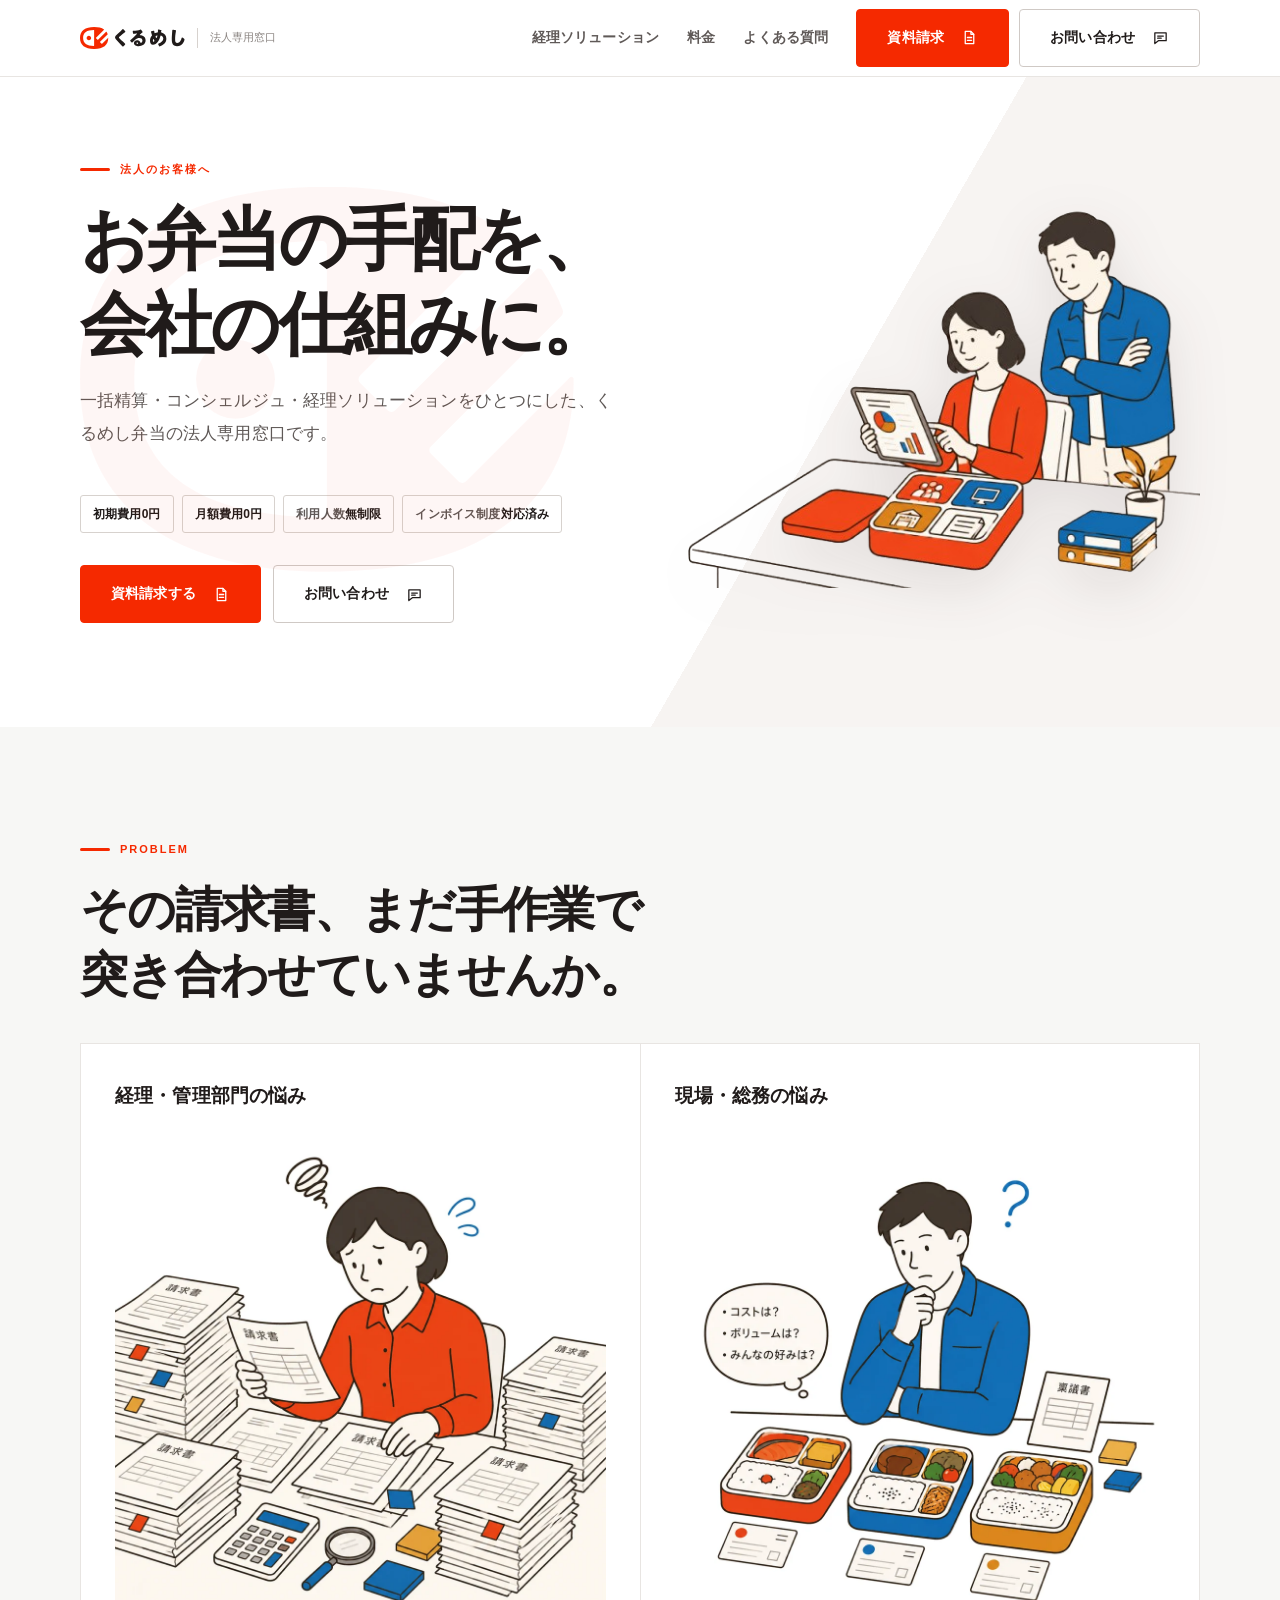
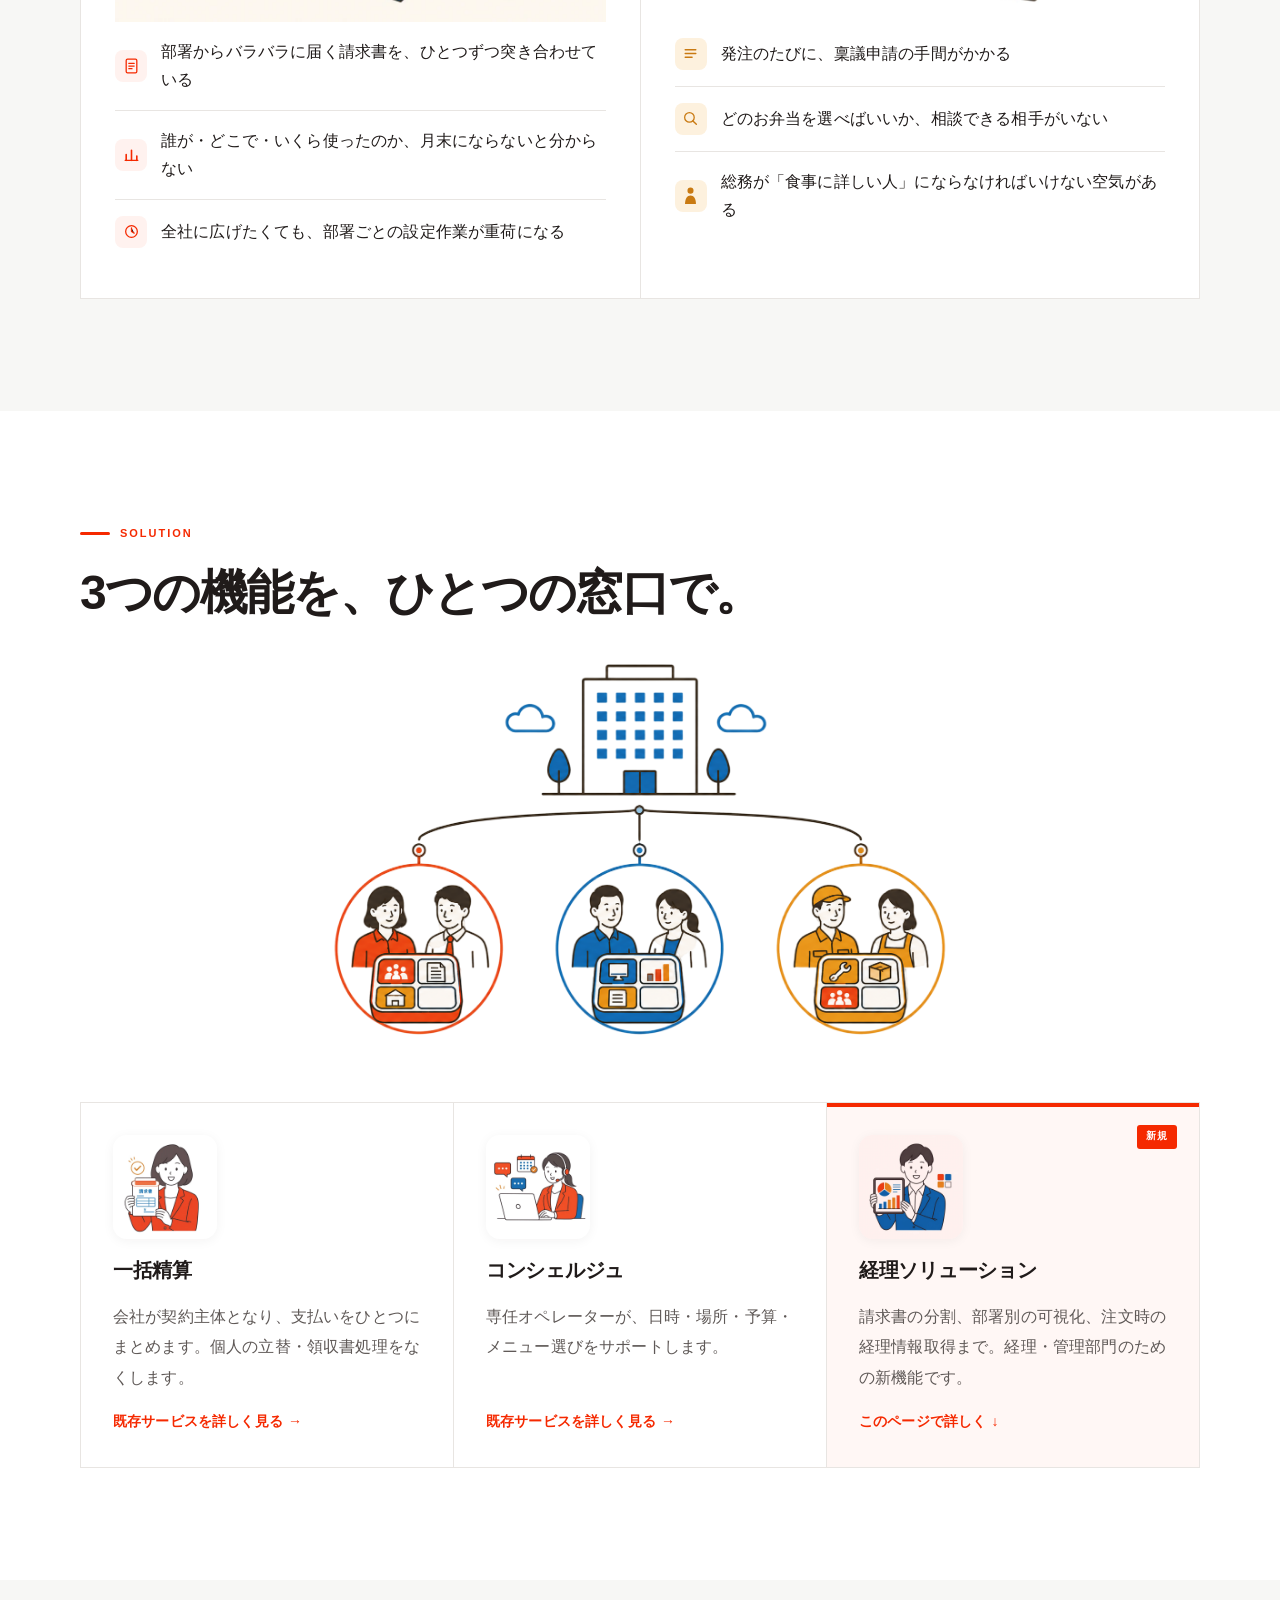
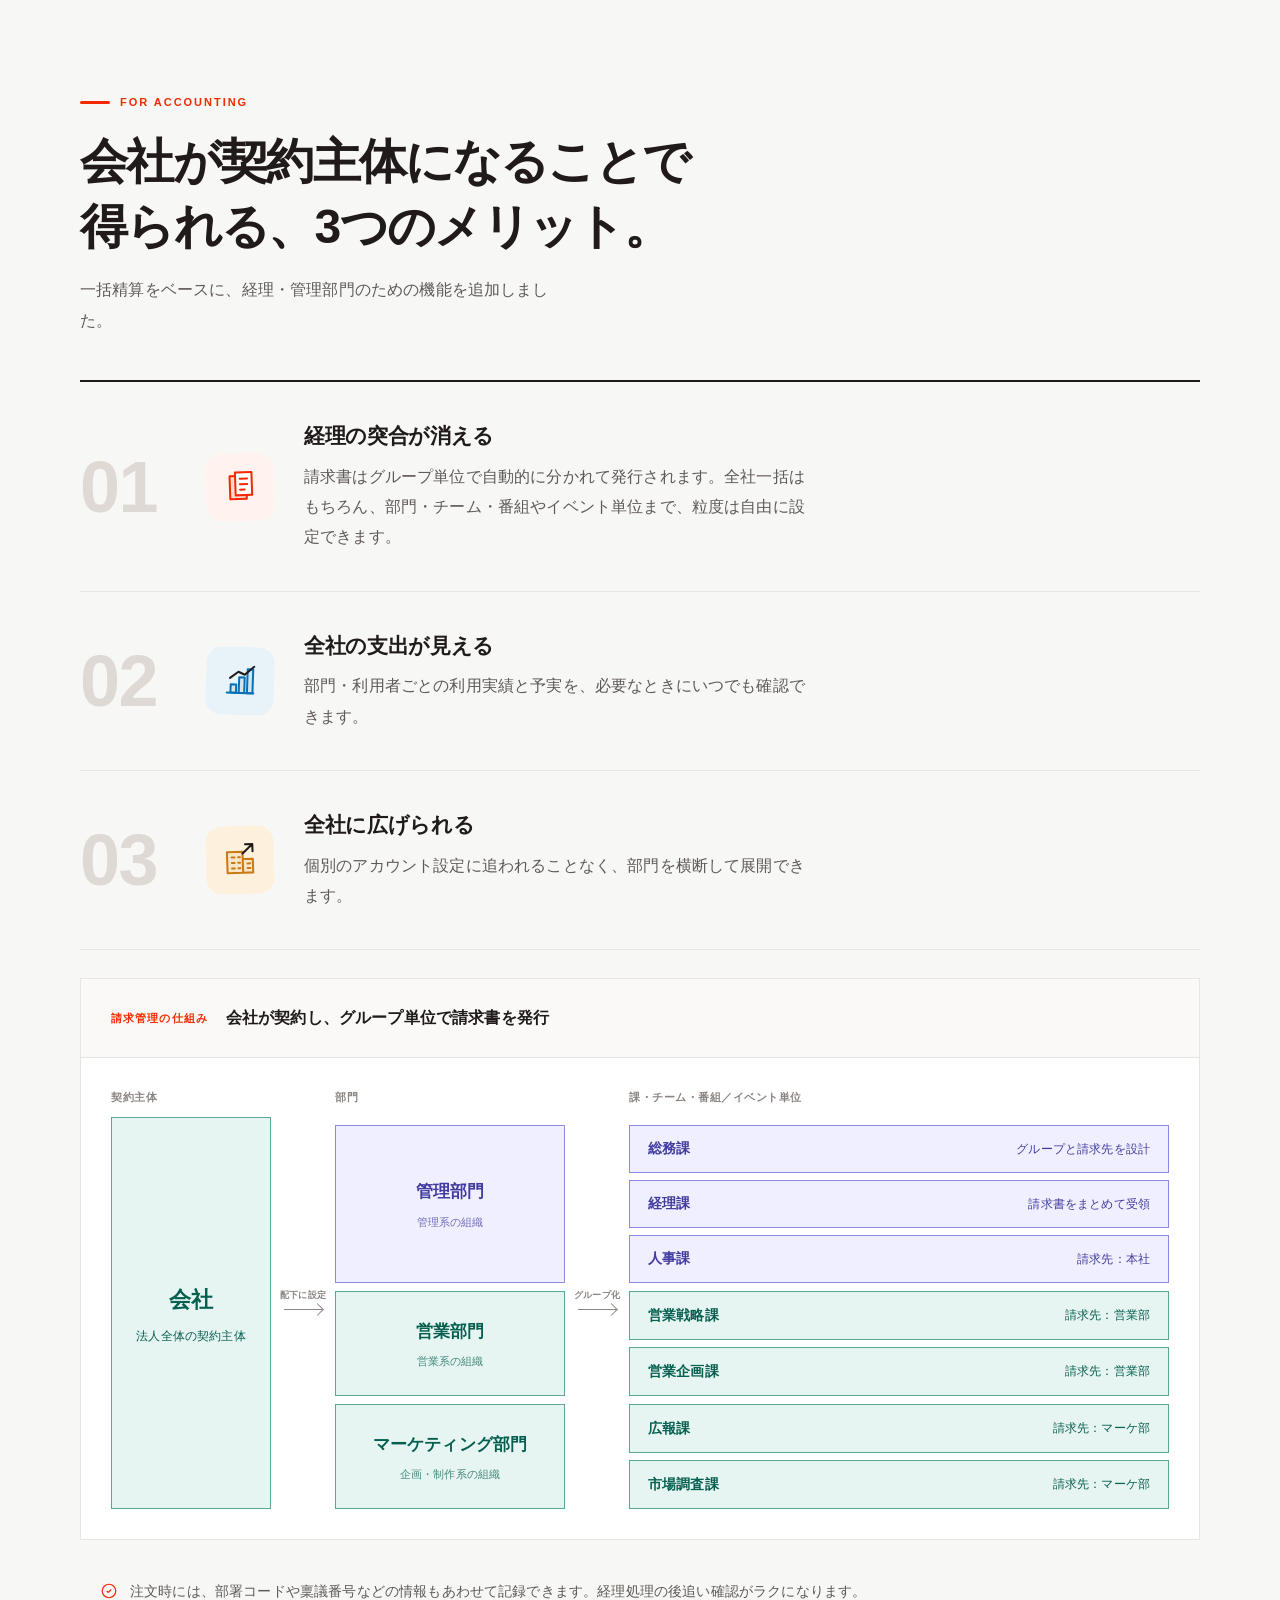
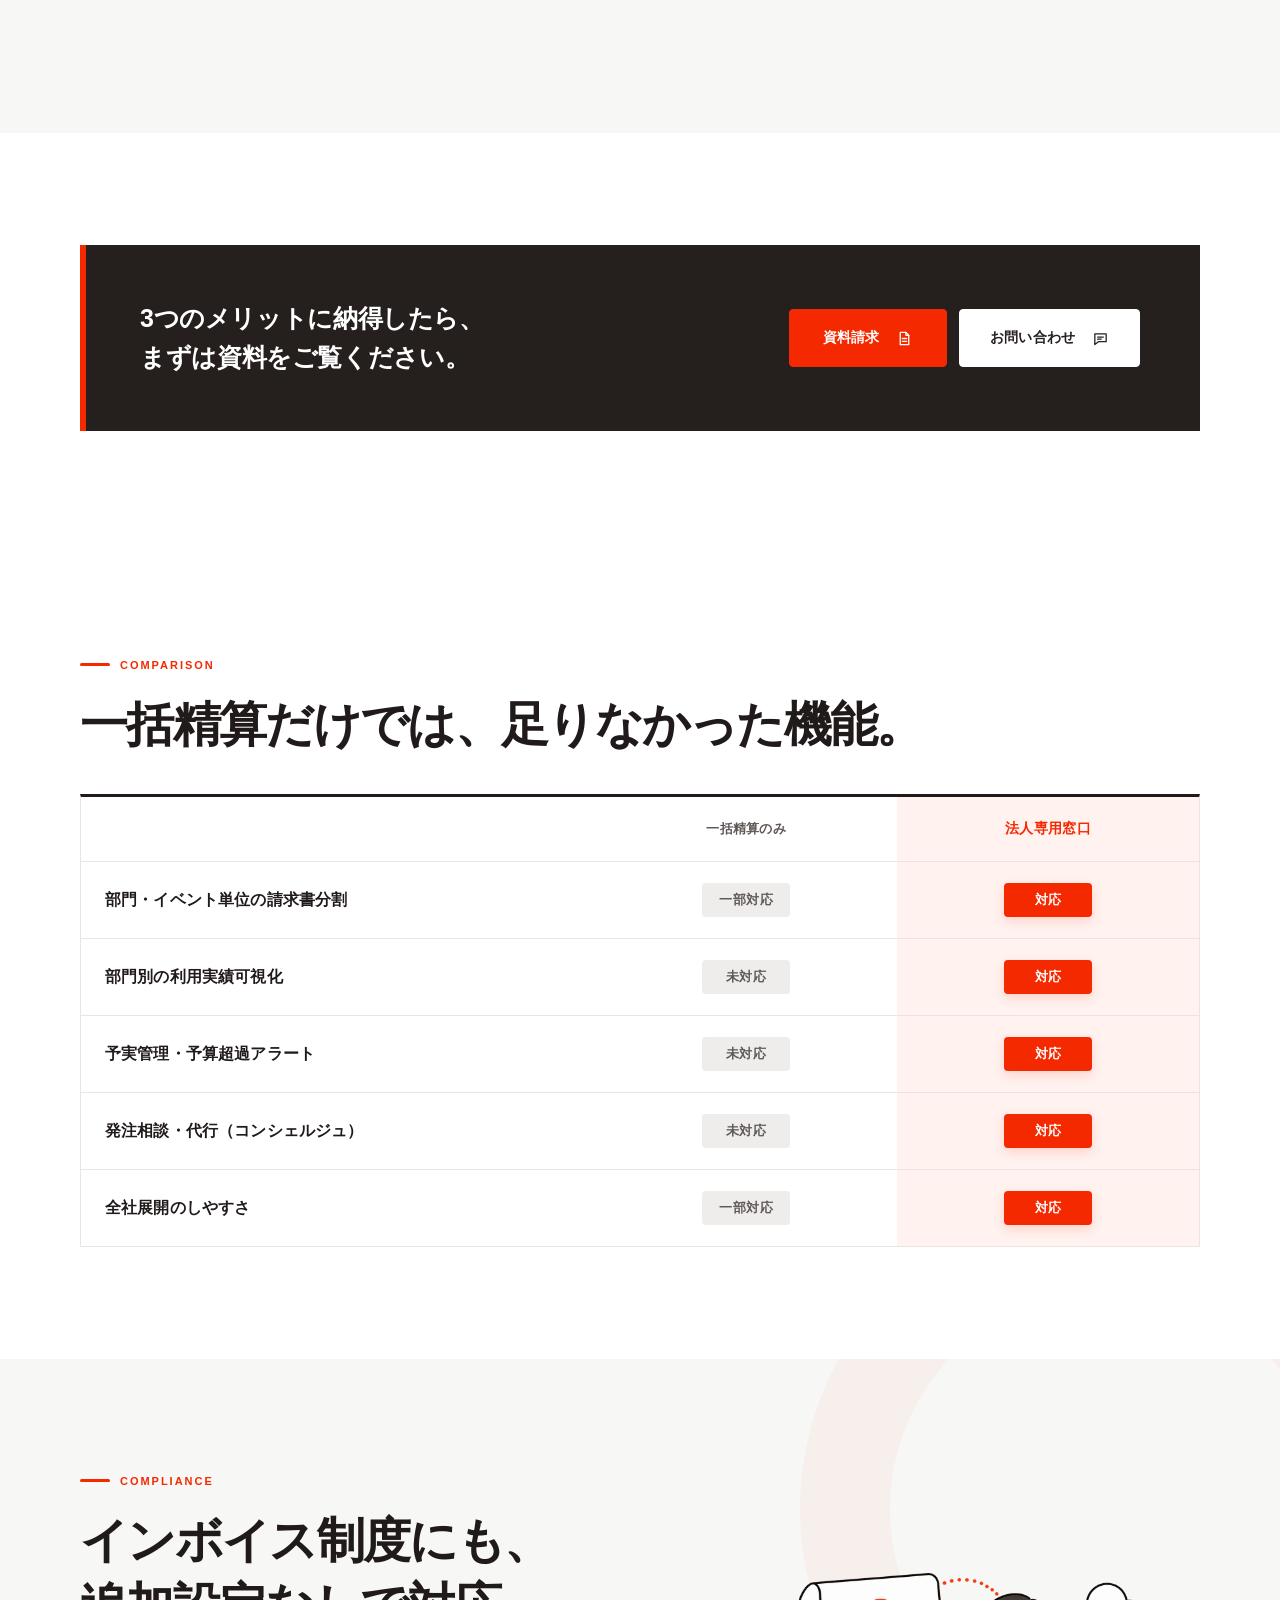
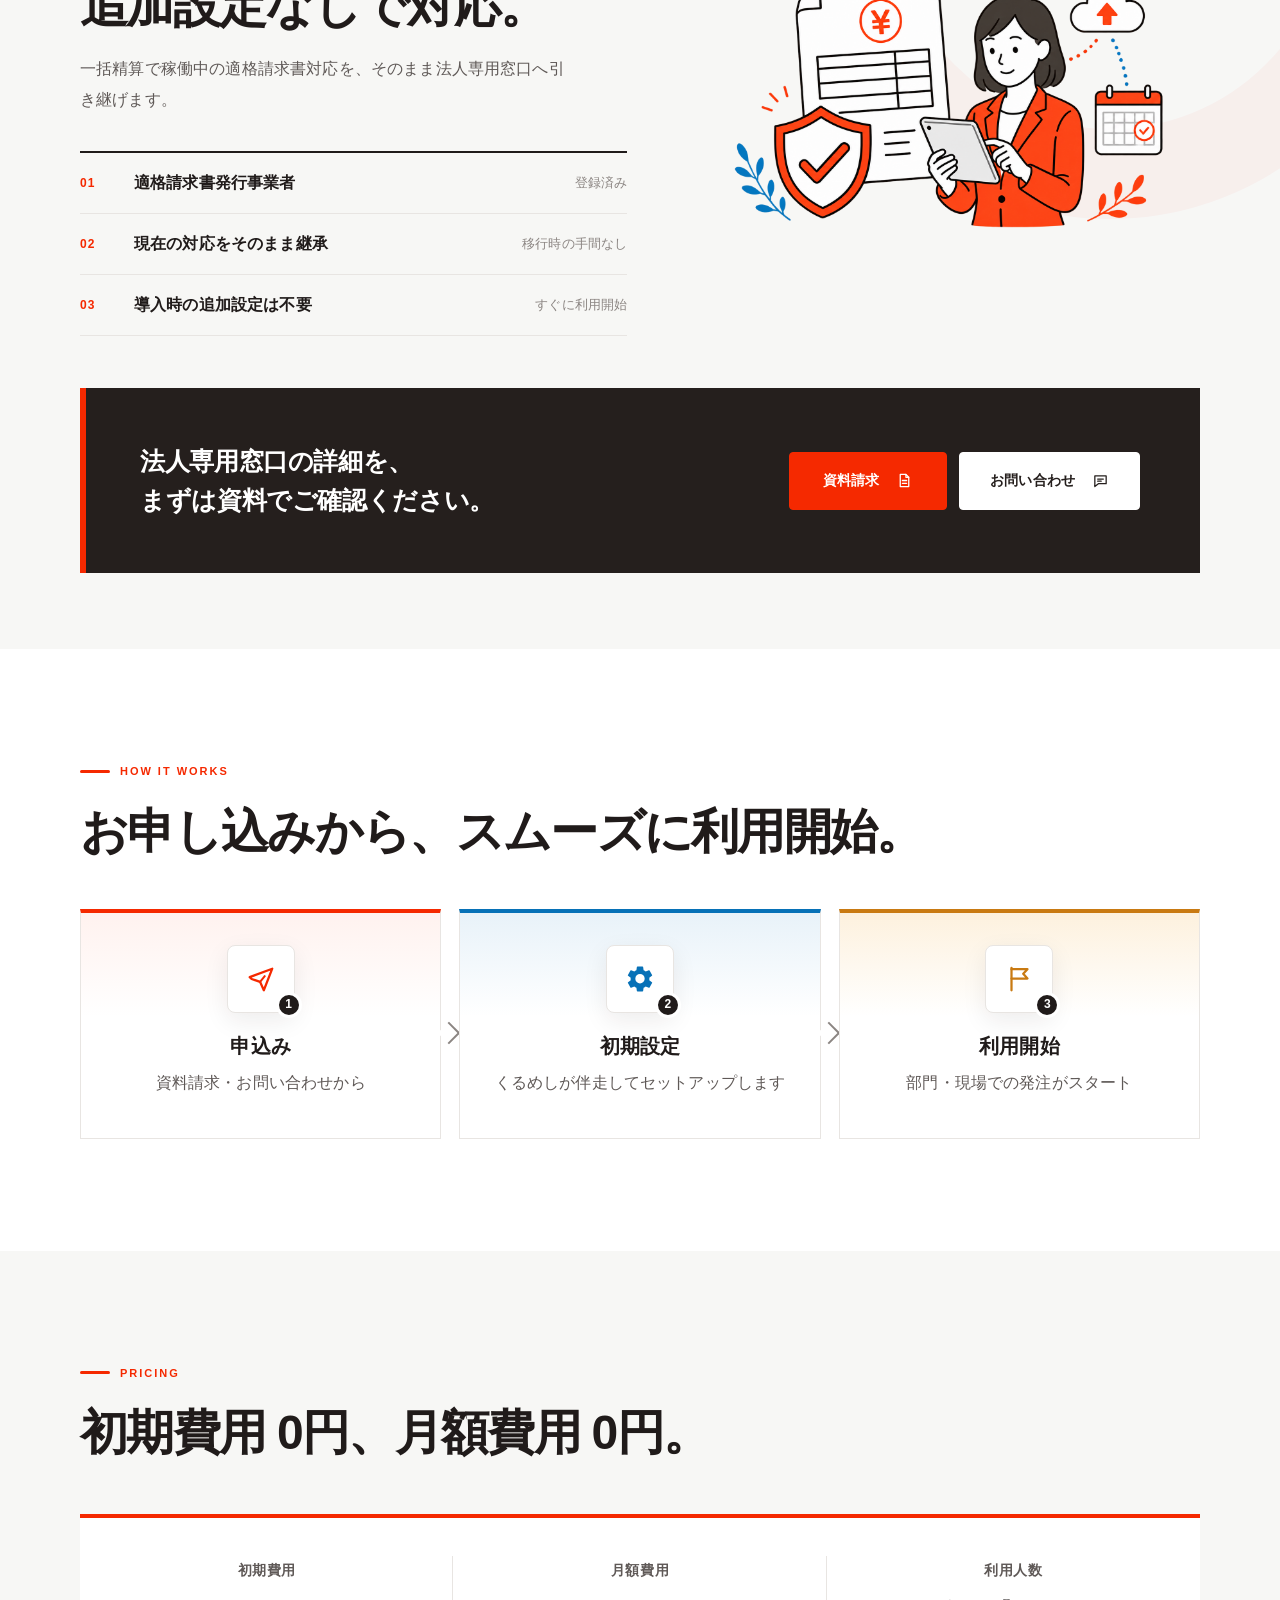
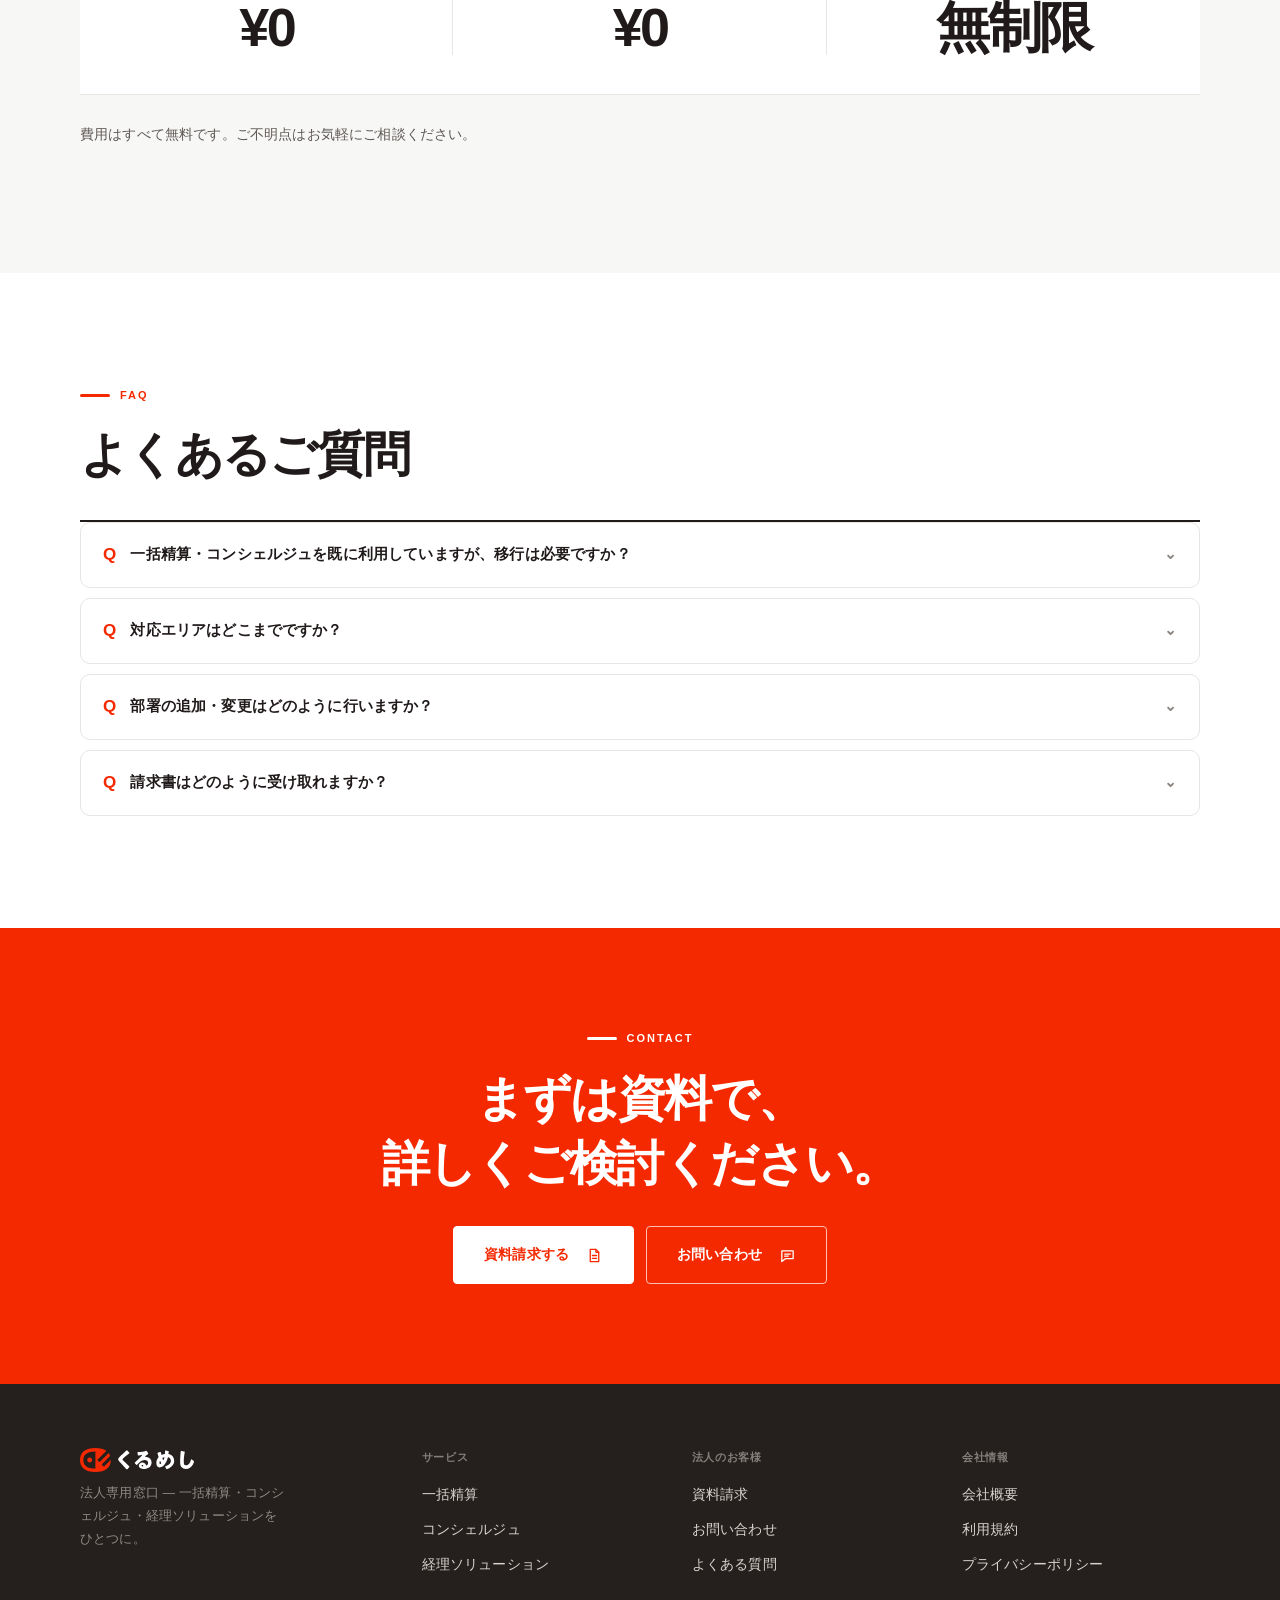
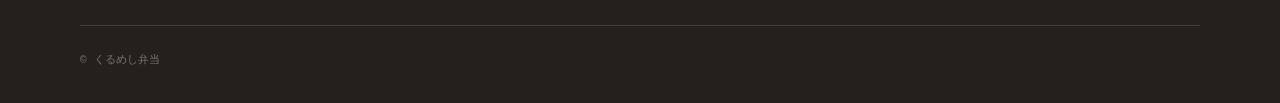
==== index.html @ 1c28f29e "Initial Cloudflare Pages deployment" ====
<!doctype html>
<html lang="ja">
<head>
<meta charset="utf-8">
<meta name="viewport" content="width=device-width,initial-scale=1">
<meta name="description" content="くるめし法人専用窓口。お弁当の発注から請求管理まで、法人の食の手配を一つの窓口で支えます。">
<title>法人専用窓口｜くるめし</title>
<style>
:root {
  --paper: #faf9f6;
  --paper-alt: #f3f2f0;
  --surface: #ffffff;
  --ink: #2e2828;
  --ink-soft: #5e5a5a;
  --ink-faint: #8d8b8b;
  --line: #e0e0e0;
  --line-strong: #d8d8d8;
  --red: #f52900;
  --red-hover: #b2150a;
  --red-soft: #fff0ee;
  --blue: #0771b7;
  --blue-soft: #e8f2f9;
  --amber: #c97a12;
  --amber-soft: #fdf1de;
  --on-red: #ffffff;
  --band-bg: #2e2828;
  --band-ink: #f8f6f2;
  --band-accent: #ff5940;
  --band-accent-ink: #241512;
  --frame-bg: #faf9f6;
  --frame-border: #e6e2da;
  --shadow-sm: 0 1px 2px rgba(46,40,40,0.06);
  --shadow-md: 0 10px 32px rgba(46,40,40,0.08);
  --shadow-lg: 0 18px 48px rgba(46,40,40,0.14);
  --font-sans: "游ゴシック", "Yu Gothic", "游ゴシック体", "YuGothic", "ヒラギノ角ゴ Pro W3", "Hiragino Kaku Gothic Pro", "Meiryo UI", "メイリオ", Meiryo, "ＭＳ Ｐゴシック", "MS PGothic", sans-serif;
  --font-display: var(--font-sans);
  --font-mono: ui-monospace, "SF Mono", "Cascadia Mono", Consolas, monospace;
}
@media (prefers-color-scheme: dark) {
  :root:not([data-theme="light"]) {
    --paper: #191412;
    --paper-alt: #1f1917;
    --surface: #251e1c;
    --ink: #f3ede8;
    --ink-soft: #b8afa8;
    --ink-faint: #8a8078;
    --line: #382e28;
    --line-strong: #4a3e36;
    --red: #ff5940;
    --red-hover: #ff8567;
    --red-soft: #3a180f;
    --blue: #6ab3e8;
    --blue-soft: #16283a;
    --amber: #e8ab52;
    --amber-soft: #352a14;
    --on-red: #241110;
    --shadow-sm: 0 1px 2px rgba(0,0,0,0.4);
    --shadow-md: 0 10px 32px rgba(0,0,0,0.35);
    --shadow-lg: 0 18px 48px rgba(0,0,0,0.5);
  }
}
:root[data-theme="dark"] {
  --paper: #191412;
  --paper-alt: #1f1917;
  --surface: #251e1c;
  --ink: #f3ede8;
  --ink-soft: #b8afa8;
  --ink-faint: #8a8078;
  --line: #382e28;
  --line-strong: #4a3e36;
  --red: #ff5940;
  --red-hover: #ff8567;
  --red-soft: #3a180f;
  --blue: #6ab3e8;
  --blue-soft: #16283a;
  --amber: #e8ab52;
  --amber-soft: #352a14;
  --on-red: #241110;
  --shadow-sm: 0 1px 2px rgba(0,0,0,0.4);
  --shadow-md: 0 10px 32px rgba(0,0,0,0.35);
  --shadow-lg: 0 18px 48px rgba(0,0,0,0.5);
}

* { box-sizing: border-box; }
html { scroll-behavior: smooth; }
body {
  margin: 0;
  background: var(--paper);
  color: var(--ink);
  font-family: var(--font-sans);
  font-size: 16px;
  line-height: 1.8;
  -webkit-font-smoothing: antialiased;
}
img, svg { display: block; max-width: 100%; }
a { color: inherit; text-decoration: none; }
::selection { background: var(--red-soft); }
section[id] { scroll-margin-top: 90px; }
a:focus-visible, button:focus-visible, summary:focus-visible {
  outline: 2px solid var(--red); outline-offset: 2px; border-radius: 2px;
}
.mid-cta :focus-visible, footer.site-footer :focus-visible { outline-color: var(--band-accent); }
@media (prefers-reduced-motion: reduce) {
  html { scroll-behavior: auto; }
}

.shell { max-width: 1180px; margin: 0 auto; padding: 0 28px; }
@media (max-width: 640px) { .shell { padding: 0 20px; } }

.eyebrow {
  font-family: var(--font-mono);
  font-size: 12px;
  letter-spacing: 0.16em;
  text-transform: uppercase;
  color: var(--red);
  display: flex;
  align-items: center;
  gap: 10px;
  margin-bottom: 14px;
}
.eyebrow::before { content: ""; width: 22px; height: 1.5px; background: var(--red); display: inline-block; }

h1, h2, h3 { font-family: var(--font-display); font-weight: 700; text-wrap: balance; margin: 0; color: var(--ink); }
h2 { font-size: clamp(24px, 3.2vw, 34px); line-height: 1.5; }
h3 { font-size: 19px; line-height: 1.6; }
.section-sub { color: var(--ink-soft); font-size: 15px; max-width: 56ch; margin-top: 14px; line-height: 1.85; }

section { padding: 88px 0; }
@media (max-width: 720px) { section { padding: 60px 0; } }
section.alt { background: var(--paper-alt); }

.btn {
  display: inline-flex; align-items: center; justify-content: center; gap: 8px;
  padding: 14px 28px; border-radius: 6px; font-size: 14.5px; font-weight: 700;
  min-width: 158px;
  background: var(--red); color: var(--on-red); border: 1px solid var(--red);
  transition: transform 0.15s ease, box-shadow 0.15s ease, background 0.15s ease;
  cursor: pointer; white-space: nowrap;
}
.btn:hover { background: var(--red-hover); border-color: var(--red-hover); box-shadow: var(--shadow-md); transform: translateY(-1px); }
.btn.ghost { background: transparent; color: var(--ink); border: 1.5px solid var(--line-strong); }
.btn.ghost:hover { border-color: var(--red); color: var(--red); box-shadow: none; transform: none; background: transparent; }
.btn-row { display: flex; gap: 12px; flex-wrap: wrap; }

/* ---- header ---- */
.site-header {
  position: sticky; top: 0; z-index: 80;
  background: color-mix(in srgb, var(--paper) 88%, transparent);
  backdrop-filter: blur(10px);
  border-bottom: 1px solid transparent;
  transition: border-color 0.2s ease, box-shadow 0.2s ease;
}
.site-header.scrolled { border-bottom-color: var(--line); box-shadow: var(--shadow-sm); }
.site-header .shell { display: flex; align-items: center; justify-content: space-between; height: 72px; }
.brand { display: flex; align-items: center; gap: 12px; }
.brand .mark { color: var(--ink); }
.brand .mark svg { display: block; height: 22px; width: auto; }
.brand .sub { font-family: var(--font-mono); font-size: 11px; color: var(--ink-faint); padding-left: 12px; border-left: 1px solid var(--line-strong); }
.footer-brand .mark svg { height: 24px; width: auto; }
.hnav { display: flex; align-items: center; gap: 28px; font-size: 13.5px; color: var(--ink-soft); }
.hnav .navlinks { display: flex; gap: 28px; }
.hnav a { text-decoration: none; }
.hnav a:hover { color: var(--red); }
.hnav-cta { display: flex; gap: 10px; align-items: center; }
.btn-header { padding: 10px 20px; font-size: 13px; min-width: 128px; }
.btn.cta-button::after { display: none; }
.btn .cta-icon {
  width: 17px;
  height: 17px;
  margin-left: 9px;
  flex: 0 0 auto;
  stroke: currentColor;
  stroke-width: 1.8;
  stroke-linecap: round;
  stroke-linejoin: round;
  fill: none;
}
@media (max-width: 800px) { .hnav .navlinks { display: none; } }
@media (max-width: 640px) {
  .brand .sub { display: none; }
  .btn-header { padding: 9px 14px; font-size: 12px; min-width: 108px; }
  .hnav-cta { gap: 8px; }
}
@media (max-width: 380px) { .hnav-cta .btn.ghost { display: none; } }

/* ---- hero ---- */
.hero { padding: 76px 0 96px; }
.hero-grid {
  display: grid;
  grid-template-columns: 1.1fr 0.9fr;
  grid-template-areas: "eyebrow img" "h1 img" "sub img" "badges img" "btns img";
  column-gap: 56px; row-gap: 0; align-items: center;
}
.hero-grid .eyebrow { grid-area: eyebrow; }
.hero-grid h1 { grid-area: h1; }
.hero-grid .section-sub { grid-area: sub; }
.hero-grid .badge-row { grid-area: badges; }
.hero-grid .btn-row { grid-area: btns; }
.hero-grid .hero-illustration { grid-area: img; }
@media (max-width: 900px) {
  .hero-grid {
    grid-template-columns: 1fr;
    grid-template-areas: "eyebrow" "h1" "img" "sub" "badges" "btns";
    row-gap: 16px;
  }
  .hero-grid .hero-illustration { margin: 4px 0 0; max-width: 260px; }
  .hero-grid .section-sub { margin-top: 0; }
  .hero-grid .badge-row { margin: 0; }
  .hero-grid .btn-row { margin-top: 6px; }
}
.hero h1 { font-size: clamp(32px, 5vw, 54px); line-height: 1.4; }
.hero .section-sub { font-size: 16.5px; margin-top: 18px; }
.badge-row { display: flex; flex-wrap: wrap; gap: 9px; margin: 26px 0 30px; }
.badge { font-family: var(--font-mono); font-size: 12px; color: var(--ink-soft); border: 1px solid var(--line-strong); border-radius: 999px; padding: 6px 14px; background: var(--surface); }
.badge b { color: var(--ink); font-weight: 700; }

/* ---- hero illustration ---- */
.hero-illustration {
  position: relative; width: 100%; max-width: 440px; margin: 0 auto;
  aspect-ratio: 3 / 2; background-size: contain; background-repeat: no-repeat; background-position: center;
}

/* ---- icon badges ---- */
.icon-badge { border-radius: 50%; display: flex; align-items: center; justify-content: center; flex-shrink: 0; }
.icon-badge.red { background: var(--red-soft); color: var(--red); }
.icon-badge.blue { background: var(--blue-soft); color: var(--blue); }
.icon-badge.amber { background: var(--amber-soft); color: var(--amber); }
.icon-badge.sm { width: 32px; height: 32px; }
.icon-badge.sm svg { width: 17px; height: 17px; }
.icon-badge.md { width: 44px; height: 44px; }
.icon-badge.md svg { width: 22px; height: 22px; }
.icon-badge.lg { width: 60px; height: 60px; }
.icon-badge.lg svg { width: 30px; height: 30px; }
.svc-avatar { width: 104px; height: 104px; border-radius: 50%; object-fit: cover; box-shadow: var(--shadow-sm); }

/* ---- illustrated photos ---- */
.pain-photo { width: 100%; height: auto; max-width: 340px; margin: 0 0 16px; display: block; border-radius: 4px; }
.org-banner { width: 100%; height: auto; max-width: 540px; margin: 8px auto 40px; display: block; }

/* ---- reveal on scroll ---- */
.reveal { opacity: 0; transform: translateY(18px); transition: opacity 0.6s ease, transform 0.6s ease; }
.reveal.in-view { opacity: 1; transform: translateY(0); }
@media (prefers-reduced-motion: reduce) { .reveal { opacity: 1; transform: none; transition: none; } }

.stagger > * { opacity: 0; transform: translateY(14px); transition: opacity 0.5s ease, transform 0.5s ease; }
.reveal.in-view .stagger > * { opacity: 1; transform: translateY(0); }
.stagger > *:nth-child(1) { transition-delay: 0.03s; }
.stagger > *:nth-child(2) { transition-delay: 0.11s; }
.stagger > *:nth-child(3) { transition-delay: 0.19s; }
.stagger > *:nth-child(4) { transition-delay: 0.27s; }
.stagger > *:nth-child(5) { transition-delay: 0.35s; }
@media (prefers-reduced-motion: reduce) { .stagger > * { opacity: 1; transform: none; transition: none; } }

/* ---- pain section ---- */
.pain-grid { display: grid; grid-template-columns: 1fr 1fr; gap: 22px; margin-top: 36px; }
@media (max-width: 780px) { .pain-grid { grid-template-columns: 1fr; } }
.pain-card { background: var(--surface); border: 1px solid var(--line); border-radius: 12px; padding: 26px 28px; }
.pain-card h4 { font-family: var(--font-sans); font-size: 17px; font-weight: 700; color: var(--ink); margin: 0 0 16px; }
.pain-row { display: flex; align-items: center; gap: 14px; padding: 13px 0; border-top: 1px solid var(--line); font-size: 14.5px; }
.pain-row:first-of-type { border-top: none; padding-top: 0; }

/* ---- services (03) ---- */
.svc-grid { display: grid; grid-template-columns: repeat(3, 1fr); gap: 20px; margin-top: 36px; }
@media (max-width: 860px) { .svc-grid { grid-template-columns: 1fr; } }
.svc-card { background: var(--surface); border: 1px solid var(--line); border-radius: 14px; padding: 28px; display: flex; flex-direction: column; gap: 14px; position: relative; transition: box-shadow 0.2s ease, border-color 0.2s ease; }
.svc-card:hover { box-shadow: var(--shadow-md); border-color: var(--line-strong); }
.svc-card.new { border-color: var(--red); background: var(--red-soft); }
.tag-new { position: absolute; top: 20px; right: 20px; font-family: var(--font-mono); font-size: 10px; color: var(--on-red); background: var(--red); padding: 3px 9px; border-radius: 999px; }
.svc-card p { margin: 0; color: var(--ink-soft); font-size: 14px; }
.svc-link { font-family: var(--font-mono); font-size: 12px; color: var(--red); margin-top: auto; display: flex; align-items: center; gap: 5px; }
.svc-link .arrow { display: inline-block; transition: transform 0.2s ease; }
.svc-card:hover .svc-link .arrow { transform: translateX(4px); }
.svc-card:hover .svc-link .arrow.down { transform: translateY(3px); }

/* ---- solution (04) ---- */
.merit-list { margin-top: 44px; border-top: 1px solid var(--line); }
.merit-row { display: grid; grid-template-columns: 84px 64px 1fr; align-items: center; column-gap: 26px; padding: 30px 0; border-bottom: 1px solid var(--line); }
.merit-num-big { font-family: var(--font-display); font-size: 60px; font-weight: 800; color: var(--line-strong); line-height: 1; letter-spacing: -0.02em; }
.merit-icon { width: 64px; height: 64px; border-radius: 14px; object-fit: cover; }
.merit-copy h3 { font-size: 18px; margin-bottom: 8px; }
.merit-copy p { margin: 0; font-size: 13.8px; color: var(--ink-soft); line-height: 1.75; max-width: 52ch; }
@media (max-width: 640px) {
  .merit-row { grid-template-columns: 52px 1fr; column-gap: 16px; row-gap: 14px; padding: 24px 0; }
  .merit-num-big { font-size: 36px; grid-row: 1; }
  .merit-icon { width: 52px; height: 52px; grid-row: 1; }
  .merit-copy { grid-column: 1 / -1; grid-row: 2; }
}

.org-wrap { margin-top: 28px; background: var(--surface); border: 1px solid var(--line); border-radius: 16px; padding: 40px; }
.org-title { font-family: var(--font-mono); font-size: 12px; color: var(--ink-faint); letter-spacing: 0.05em; margin-bottom: 24px; }
.org-flow { display: flex; align-items: stretch; gap: 0; margin-top: 8px; }
.org-tier { display: flex; flex-direction: column; gap: 10px; padding: 4px 26px; flex: 1; min-width: 0; }
.org-tier:first-child { padding-left: 0; flex: 0 0 auto; }
.org-tier-label { font-family: var(--font-mono); font-size: 10.5px; color: var(--ink-faint); margin-bottom: 4px; }
.org-box { border-radius: 10px; padding: 12px 16px; font-size: 13.5px; border: 1.5px solid var(--line-strong); word-break: break-word; }
.org-box.company { background: var(--ink); color: var(--paper); border-color: var(--ink); font-weight: 700; display: flex; align-items: center; justify-content: center; flex: 1; min-height: 56px; }
.org-box.dept { background: var(--paper-alt); }
.org-box.unit { background: var(--blue-soft); color: var(--blue); border-color: transparent; font-size: 13px; }
.org-connector { display: flex; align-items: center; justify-content: center; color: var(--ink-faint); padding: 0 6px; flex: 0 0 auto; }
@media (max-width: 780px) {
  .org-flow { flex-direction: column; align-items: stretch; }
  .org-tier, .org-tier:first-child { padding: 0; width: 100%; }
  .org-box.company { min-height: 48px; }
  .org-connector { align-self: center; padding: 8px 0; transform: rotate(90deg); }
}

.subnote { display: flex; gap: 12px; align-items: flex-start; margin-top: 24px; padding: 16px 20px; background: var(--paper-alt); border-radius: 10px; font-size: 13.5px; color: var(--ink-soft); }
.subnote svg { flex-shrink: 0; color: var(--red); margin-top: 2px; }

/* ---- mid CTA ---- */
.mid-cta { background: var(--band-bg); color: var(--band-ink); border-radius: 20px; padding: 40px 44px; display: flex; align-items: center; justify-content: space-between; gap: 24px; flex-wrap: wrap; }
.mid-cta h3 { color: var(--band-ink); font-size: 21px; max-width: 34ch; }
.mid-cta .btn { background: var(--red); border-color: var(--red); color: var(--on-red); }
.mid-cta .btn:hover { background: var(--red); border-color: var(--red); filter: brightness(1.15); }
.mid-cta .btn.ghost { background: var(--band-ink); border-color: var(--band-ink); color: var(--band-bg); }
.mid-cta .btn.ghost:hover { filter: brightness(0.94); }

/* ---- compare table (05) ---- */
.table-wrap { margin-top: 36px; overflow-x: auto; border: 1px solid var(--line); border-radius: 14px; background: var(--surface); }
table.compare { width: 100%; border-collapse: collapse; min-width: 560px; font-size: 14px; }
table.compare th, table.compare td { padding: 16px 22px; text-align: center; border-bottom: 1px solid var(--line); }
table.compare th { font-family: var(--font-mono); font-size: 11.5px; letter-spacing: 0.04em; color: var(--ink-faint); font-weight: 600; text-transform: uppercase; }
table.compare td:first-child, table.compare th:first-child { text-align: left; font-weight: 600; color: var(--ink); }
table.compare tr:last-child td { border-bottom: none; }
table.compare th:last-child, table.compare td:last-child { background: var(--red-soft); }
.mark-yes { color: var(--red); font-size: 17px; }
.mark-no { color: var(--ink-faint); }

/* ---- compliance (06) ---- */
.compliance-grid { display: grid; grid-template-columns: 1.2fr 1fr; gap: 40px; align-items: center; margin-top: 36px; }
@media (max-width: 780px) { .compliance-grid { grid-template-columns: 1fr; } }
.compliance-card { background: var(--surface); border: 1.5px solid var(--line-strong); border-radius: 14px; padding: 30px; text-align: center; }
.compliance-img { width: 100%; max-width: 420px; height: auto; display: block; margin: 0 auto; border-radius: 10px; }
.compliance-card .reg { font-family: var(--font-mono); font-size: 12px; color: var(--ink-faint); margin-top: 4px; }

/* ---- cases (07) ---- */
.logo-grid { display: grid; grid-template-columns: repeat(5, 1fr); gap: 16px; margin-top: 36px; }
@media (max-width: 780px) { .logo-grid { grid-template-columns: repeat(3, 1fr); } }
.logo-tile { aspect-ratio: 2.2 / 1; background: var(--paper-alt); border: 1px solid var(--line); border-radius: 10px; display: flex; align-items: center; justify-content: center; color: var(--ink-faint); }

/* ---- flow (08) ---- */
.flow-row { display: flex; gap: 0; margin-top: 40px; }
.flow-step { flex: 1; position: relative; padding: 0 20px; }
.flow-step:first-child { padding-left: 0; }
.flow-step:last-child { padding-right: 0; }
.flow-step:not(:last-child)::after { content: ""; position: absolute; top: 22px; right: -6px; width: 12px; height: 12px; border-top: 2px solid var(--line-strong); border-right: 2px solid var(--line-strong); transform: rotate(45deg); }
@media (max-width: 720px) {
  .flow-row { flex-direction: column; gap: 0; margin-top: 32px; }
  .flow-step, .flow-step:first-child, .flow-step:last-child { padding: 0 0 28px; }
  .flow-step:last-child { padding-bottom: 0; }
  .flow-step:not(:last-child)::after { display: none; }
  .flow-step { display: grid; grid-template-columns: 48px 1fr; column-gap: 16px; }
  .flow-step:not(:last-child)::before { content: ""; position: absolute; left: 23px; top: 52px; bottom: 4px; width: 2px; background: var(--line); }
  .flow-icon-wrap { grid-column: 1; grid-row: 1 / 3; margin-bottom: 0; }
  .flow-step h4 { grid-column: 2; grid-row: 1; align-self: center; }
  .flow-step p { grid-column: 2; grid-row: 2; margin-top: 4px; }
  .flow-step .icon-badge.lg { width: 48px; height: 48px; }
  .flow-step .icon-badge.lg svg { width: 23px; height: 23px; }
}
.flow-icon-wrap { position: relative; display: inline-block; margin-bottom: 18px; }
.flow-tag { position: absolute; bottom: -4px; right: -4px; width: 22px; height: 22px; border-radius: 50%; background: var(--ink); color: var(--paper); font-family: var(--font-display); font-size: 12px; font-weight: 700; display: flex; align-items: center; justify-content: center; border: 2px solid var(--surface); }
.flow-step h4 { margin: 0 0 6px; font-size: 15.5px; }
.flow-step p { margin: 0; font-size: 13px; color: var(--ink-soft); }

/* ---- pricing (09) ---- */
.stat-strip { display: flex; margin-top: 48px; border-top: 2px solid var(--red); border-bottom: 1px solid var(--line); }
.stat-item { flex: 1; padding: 40px 24px; text-align: center; position: relative; }
.stat-item:not(:last-child)::after { content: ""; position: absolute; right: 0; top: 22%; bottom: 22%; width: 1px; background: var(--line); }
.stat-num { font-family: var(--font-display); font-size: clamp(34px, 5vw, 54px); font-weight: 800; color: var(--ink); line-height: 1; letter-spacing: -0.02em; }
.stat-lbl { font-family: var(--font-mono); font-size: 11px; letter-spacing: 0.1em; color: var(--ink-faint); margin-top: 14px; text-transform: uppercase; }
@media (max-width: 620px) {
  .stat-strip { flex-direction: column; border-bottom: none; }
  .stat-item { padding: 24px 0; border-bottom: 1px solid var(--line); }
  .stat-item:last-child { border-bottom: none; }
  .stat-item::after { display: none; }
}
.pricing-note { margin-top: 28px; font-size: 13.5px; color: var(--ink-soft); }

/* ---- faq (10) ---- */
.faq-list { margin-top: 32px; display: flex; flex-direction: column; gap: 10px; }
details.faq { background: var(--surface); border: 1px solid var(--line); border-radius: 10px; overflow: hidden; }
details.faq summary { list-style: none; cursor: pointer; padding: 18px 22px; display: flex; align-items: center; gap: 14px; font-size: 14.5px; font-weight: 600; }
details.faq summary::-webkit-details-marker { display: none; }
details.faq summary .qm { font-family: var(--font-display); font-size: 17px; color: var(--red); flex-shrink: 0; }
details.faq summary .chev { margin-left: auto; color: var(--ink-faint); transition: transform 0.2s ease; }
details.faq[open] summary .chev { transform: rotate(180deg); }
.faq-a { padding: 0 22px 20px 54px; font-size: 13.8px; color: var(--ink-soft); }

/* ---- final CTA (11) ---- */
.final-cta { text-align: center; padding: 96px 0; }
.final-cta h2 { max-width: 26ch; margin: 0 auto; }
.final-cta .btn-row { justify-content: center; margin-top: 30px; }
.lead-form { max-width: 560px; margin: 32px auto 0; background: var(--surface); border: 1px solid var(--line); border-radius: 16px; padding: 20px; text-align: left; box-shadow: var(--shadow-sm); overflow: hidden; }
@media (max-width: 520px) { .lead-form { padding: 12px; } }

footer.site-footer { background: var(--band-bg); color: var(--band-ink); padding: 64px 0 32px; }
.footer-grid { display: grid; grid-template-columns: 1.3fr repeat(3, 1fr); gap: 32px; }
@media (max-width: 720px) { .footer-grid { grid-template-columns: 1fr 1fr; } }
.footer-grid h6 { font-family: var(--font-mono); font-size: 11px; letter-spacing: 0.06em; color: rgba(247,245,238,0.45); text-transform: uppercase; margin: 0 0 14px; }
.footer-links { display: flex; flex-direction: column; gap: 10px; font-size: 13.5px; }
.footer-links a { text-decoration: none; color: rgba(247,245,238,0.85); }
.footer-links a:hover { color: var(--band-accent); }
.footer-brand .mark { display: block; }
.footer-brand p { font-size: 12.5px; color: rgba(247,245,238,0.5); max-width: 30ch; margin-top: 10px; }
.footer-bottom { margin-top: 48px; padding-top: 24px; border-top: 1px solid rgba(247,245,238,0.14); font-family: var(--font-mono); font-size: 11px; color: rgba(247,245,238,0.4); }

</style>
<style>
/* 2026 visual refinement */
:root{--paper:#fff;--paper-alt:#f7f7f5;--surface:#fff;--ink:#201b1a;--ink-soft:#5f5957;--ink-faint:#8b8582;--line:#e8e5e2;--line-strong:#d7d2ce;--red:#f52900;--red-hover:#d92300;--red-soft:#fff2ef;--band-bg:#251f1d;--band-ink:#fff;--shadow-sm:0 2px 12px rgba(36,29,27,.05);--shadow-md:0 18px 48px rgba(36,29,27,.09);--shadow-lg:0 28px 72px rgba(36,29,27,.14);--font-sans:"Noto Sans JP","Hiragino Sans","Yu Gothic",Meiryo,sans-serif}
@media(prefers-color-scheme:dark){:root:not([data-theme="light"]){--paper:#fff;--paper-alt:#f7f7f5;--surface:#fff;--ink:#201b1a;--ink-soft:#5f5957;--ink-faint:#8b8582;--line:#e8e5e2;--line-strong:#d7d2ce;--red:#f52900;--red-hover:#d92300;--red-soft:#fff2ef;--on-red:#fff}}
html{background:#fff}body{background:#fff;font-feature-settings:"palt";letter-spacing:.01em;line-height:1.85}.shell{max-width:1200px;padding-inline:40px}section{padding:112px 0}section.alt{background:#f7f7f5}
.eyebrow{font-family:var(--font-sans);font-size:11px;font-weight:800;letter-spacing:.18em;margin-bottom:18px}.eyebrow::before{width:30px;height:3px;border-radius:3px}h2{font-size:clamp(30px,4vw,48px);line-height:1.35;letter-spacing:-.035em}h3{letter-spacing:-.015em}.section-sub{font-size:16px;line-height:1.95}
.site-header{background:rgba(255,255,255,.94);border-bottom:1px solid var(--line);backdrop-filter:blur(18px)}.site-header .shell{height:76px}.hnav{font-weight:600}.btn{border-radius:4px;padding:15px 30px;min-height:52px;font-size:14px;box-shadow:none}.btn::after{content:"→";margin-left:8px;transition:transform .2s}.btn:hover::after{transform:translateX(4px)}.btn.ghost{background:#fff;border-color:#cfc9c5}.btn.ghost::after{content:"";margin:0}
.hero{padding:82px 0 104px;position:relative;overflow:hidden;background:linear-gradient(120deg,#fff 0 62%,#f7f4f2 62%)}.hero::after{content:"";position:absolute;right:-40px;top:92px;width:420px;height:324px;background:url("kurumeshi-mark.svg") center/contain no-repeat;opacity:.055;pointer-events:none}.hero-grid{grid-template-columns:minmax(0,1.02fr) minmax(420px,.98fr);column-gap:44px}.hero h1{font-size:clamp(42px,5.4vw,70px);line-height:1.22;letter-spacing:-.055em;font-weight:800}.hero .section-sub{font-size:17px;max-width:38em}.hero-illustration{width:112%;max-width:640px;margin-left:-6%;filter:drop-shadow(0 20px 28px rgba(47,34,30,.1));mix-blend-mode:normal;z-index:1}.badge-row{gap:8px;margin:28px 0 32px}.badge{font-family:var(--font-sans);font-size:12px;font-weight:700;border-radius:3px;padding:7px 12px;background:rgba(255,255,255,.85)}
.pain-grid,.svc-grid{gap:1px;background:var(--line);border:1px solid var(--line);border-radius:0;overflow:hidden}.pain-card,.svc-card{border:0;border-radius:0;padding:34px;background:#fff}.svc-card.new{background:#fff7f5;box-shadow:inset 0 4px 0 var(--red)}.svc-card:hover{box-shadow:none;transform:none}.tag-new{top:22px;right:22px;border-radius:3px;font-weight:800;letter-spacing:.08em}.icon-badge{border-radius:8px}.svc-avatar{border-radius:14px}.pain-photo{border-radius:0;max-width:none}
.merit-list{border-top:2px solid var(--ink)}.merit-row{grid-template-columns:100px 72px 1fr;padding:38px 0}.merit-num-big{font-size:72px;color:#ded9d5}.org-wrap{border-radius:0;padding:48px;border-color:#ddd8d4;box-shadow:var(--shadow-sm)}.org-banner{mix-blend-mode:multiply;filter:contrast(1.03);isolation:isolate}.mid-cta{border-radius:0;padding:54px 60px;position:relative;overflow:hidden}.mid-cta::before{content:"";position:absolute;inset:0 auto 0 0;width:6px;background:var(--red)}.mid-cta h3{font-size:25px;line-height:1.55}.table-wrap{border-radius:0;border-top:3px solid var(--ink)}table.compare th,table.compare td{padding:20px 24px}.compliance-card{border-radius:0;padding:38px}.logo-grid{display:none}
#cases{padding:72px 0;background:var(--ink);color:#fff}#cases h2{color:#fff;max-width:18em}#cases .section-sub{color:#d8d2cf;max-width:50em}.flow-row{border-top:1px solid var(--line);padding-top:42px}.stat-strip{border-top:4px solid var(--red);background:#fff}.stat-num{letter-spacing:-.05em}.faq-list{border-top:2px solid var(--ink)}.faq{border-bottom:1px solid var(--line)}.faq summary{padding:26px 4px;font-size:16px}.faq-a{padding:0 48px 28px}
.final-cta{background:var(--red);color:#fff;padding:100px 0}.final-cta h2,.final-cta .eyebrow{color:#fff}.final-cta .eyebrow::before{background:#fff}.final-cta .btn{background:#fff;color:var(--red);border-color:#fff}.final-cta .btn.ghost{background:transparent;color:#fff;border-color:rgba(255,255,255,.7)}.site-footer{background:#1c1817}
@media(max-width:900px){.shell{padding-inline:24px}.hero{background:#fff}.hero::after{right:-34px;top:170px;width:250px;height:192px}.hero-grid{grid-template-columns:1fr}.hero-illustration{width:100%;margin-left:auto;margin-right:auto}.hero h1{font-size:clamp(38px,10vw,56px)}section{padding:80px 0}.mid-cta{padding:40px 28px}}
@media(max-width:640px){.shell{padding-inline:20px}.site-header .shell{height:66px}.site-header .brand{min-width:112px}.site-header .brand .mark svg{height:18px}.hnav-cta .btn.ghost{display:none}.btn-header{min-width:112px;padding:10px 14px}.hero{padding:54px 0 74px}.hero h1{line-height:1.25}.hero-illustration{max-width:310px}.badge-row{margin:12px 0 22px}.btn-row{width:100%}.btn-row .btn{flex:1;min-width:140px}.merit-row{grid-template-columns:44px 52px 1fr}.merit-num-big{font-size:38px}.org-wrap{padding:26px 20px}.mid-cta{padding:36px 24px}.stat-item{padding:28px 10px}.final-cta{padding:76px 0}}
</style>

<style>
.hero::after{display:none}
.hero-grid{position:relative;z-index:1}
.hero h1{position:relative;isolation:isolate}
.hero h1::before{content:"";position:absolute;z-index:-1;left:0;top:108%;transform:translateY(-50%);width:clamp(330px,42vw,500px);aspect-ratio:52/40;background:url("kurumeshi-mark.svg") center/contain no-repeat;opacity:.035;pointer-events:none}
.org-banner{max-width:760px;mix-blend-mode:normal;filter:none}
.org-wrap{padding:0;border:1px solid var(--line);background:#fff;box-shadow:none;overflow:hidden}
.org-head{display:flex;align-items:center;gap:18px;padding:24px 30px;border-bottom:1px solid var(--line);background:#faf9f7}
.org-head strong{font-size:16px;letter-spacing:.01em}
.org-kicker{flex:none;color:var(--red);font-size:11px;font-weight:800;letter-spacing:.1em}
.org-flow{display:grid;grid-template-columns:minmax(170px,.75fr) 70px minmax(260px,1.35fr) 70px minmax(210px,1fr);align-items:stretch;gap:0;margin:0;padding:34px 30px 30px}
.org-stage{position:relative;display:flex;flex-direction:column;align-items:center;justify-content:center;min-height:240px;padding:28px 22px;background:#fff;border:1px solid var(--line);text-align:center}
.org-stage-company{background:var(--ink);color:#fff;border-color:var(--ink)}
.org-stage h3{font-size:17px;line-height:1.45;margin:10px 0 5px;color:inherit}.org-stage p{margin:0;color:var(--ink-soft);font-size:12.5px;line-height:1.7}.org-stage-company p{color:#d7d1ce}
.org-step{position:absolute;top:14px;left:16px;display:flex;align-items:center;gap:7px;font-size:10px;font-weight:700;letter-spacing:.08em;color:var(--ink-faint)}.org-step b{font-size:13px;color:var(--red)}.org-stage-company .org-step{color:#aaa29e}.org-stage-company .org-step b{color:#ff7358}
.org-stage-icon{width:54px;height:54px;display:grid;place-items:center;color:var(--red)}.org-stage-icon svg{width:40px;height:40px}.org-stage-company .org-stage-icon{color:#fff}.org-stage-icon.invoice{background:var(--red-soft);border-radius:50%}
.org-group-list{width:100%;display:grid;gap:8px;margin-top:18px}.org-group-list>div{display:grid;grid-template-columns:10px 1fr auto;align-items:center;gap:9px;padding:10px 12px;background:#f7f7f5;text-align:left;font-size:13px;font-weight:700}.org-group-list small{color:var(--ink-faint);font-size:10.5px;font-weight:500}.org-dot{width:8px;height:8px;border-radius:50%}.org-dot.red{background:var(--red)}.org-dot.blue{background:var(--blue)}.org-dot.amber{background:var(--amber)}
.org-arrow{display:flex;flex-direction:column;align-items:center;justify-content:center;gap:5px;color:var(--ink-faint)}.org-arrow span{font-size:9px;font-weight:700;letter-spacing:.08em}.org-arrow svg{width:44px;height:20px}
.org-result{display:flex;align-items:center;justify-content:center;gap:12px;padding:18px 24px;background:var(--red-soft);border-top:1px solid #f7d8d2;font-size:12.5px}.org-result span{padding:3px 8px;background:var(--red);color:#fff;font-size:10px;font-weight:800}.org-result b{font-weight:700}.org-result i{color:var(--red);font-style:normal;font-size:18px}
.org-tree{display:grid;grid-template-columns:160px 64px 230px 64px minmax(360px,1fr);align-items:stretch;gap:0;padding:30px;background:#fff}.tree-label{display:block;margin-bottom:10px;color:var(--ink-faint);font-size:10.5px;font-weight:700;letter-spacing:.05em}.tree-company,.tree-departments,.tree-units{display:flex;flex-direction:column}.tree-company-node{display:flex;flex:1;min-height:330px;flex-direction:column;align-items:center;justify-content:center;gap:4px;background:#e6f5f1;border:1.5px solid #59a893;color:#075f50}.tree-company-node b{font-size:22px}.tree-company-node small{font-size:12px}.tree-departments,.tree-units{display:grid;grid-template-rows:auto 3fr 2fr 2fr;gap:8px}.tree-dept{display:flex;flex-direction:column;align-items:center;justify-content:center;gap:5px;padding:18px;border:1.5px solid}.tree-dept b{font-size:17px}.tree-dept small{font-size:10.5px;opacity:.72}.tree-dept.admin,.tree-unit-group.admin>div{background:#efefff;border-color:#8d88e8;color:#423c9f}.tree-dept.business,.tree-unit-group.business>div{background:#e6f5f1;border-color:#59a893;color:#075f50}.tree-units{min-width:0}.tree-unit-group{display:grid;gap:7px}.tree-unit-group.admin{grid-template-rows:repeat(3,1fr)}.tree-unit-group.business{grid-template-rows:repeat(2,1fr)}.tree-unit-group>div{display:grid;grid-template-columns:minmax(100px,.8fr) minmax(170px,1.2fr);align-items:center;gap:12px;padding:10px 18px;border:1.5px solid}.tree-unit-group b{font-size:14px}.tree-unit-group small{text-align:right;font-size:11.5px}.tree-link{display:flex;flex-direction:column;align-items:center;justify-content:center;gap:6px;color:var(--ink-faint)}.tree-link span{font-size:9px;font-weight:700}.tree-link i{position:relative;display:block;width:38px;height:1px;background:currentColor}.tree-link i::after{content:"";position:absolute;right:0;top:-4px;width:8px;height:8px;border-top:1.5px solid currentColor;border-right:1.5px solid currentColor;transform:rotate(45deg)}
@media(min-width:901px){.hero-illustration{margin-left:-12%}}
@media(max-width:900px){.hero h1::before{left:0;width:min(92vw,430px);opacity:.03}.org-flow{grid-template-columns:1fr;padding:24px}.org-stage{min-height:auto;padding:48px 24px 24px}.org-arrow{height:56px;transform:none}.org-arrow svg{transform:rotate(90deg)}.org-result{flex-wrap:wrap;text-align:center}.org-result i{transform:rotate(90deg);width:100%}.org-tree{grid-template-columns:1fr;padding:22px}.tree-company-node{min-height:120px}.tree-link{height:56px}.tree-link i{transform:rotate(90deg)}.tree-departments,.tree-units{display:flex;flex-direction:column;gap:8px}.tree-dept{min-height:86px}.tree-unit-group{display:grid!important}.tree-unit-group.admin{grid-template-rows:repeat(3,auto)}.tree-unit-group.business{grid-template-rows:repeat(2,auto)}}
@media(max-width:560px){.org-head{align-items:flex-start;flex-direction:column;gap:6px;padding:20px}.org-flow{padding:18px}.org-group-list>div{grid-template-columns:10px 1fr}.org-group-list small{grid-column:2}.org-result{padding:16px}.org-result b{width:calc(100% - 58px);text-align:left}}
</style>

<style>
#compliance{padding-bottom:52px}.compact-cta{padding-top:0;padding-bottom:76px}
#flow .flow-row{gap:18px;margin-top:44px;border-top:0;padding-top:0}
#flow .flow-step{position:relative;display:block;min-height:230px;padding:32px 28px 28px;background:#fff;border:1px solid var(--line);text-align:center}
#flow .flow-step:nth-child(1){border-top:4px solid var(--red);background:linear-gradient(180deg,var(--red-soft),#fff 46%)}
#flow .flow-step:nth-child(2){border-top:4px solid var(--blue);background:linear-gradient(180deg,var(--blue-soft),#fff 46%)}
#flow .flow-step:nth-child(3){border-top:4px solid var(--amber);background:linear-gradient(180deg,var(--amber-soft),#fff 46%)}
#flow .flow-step:not(:last-child)::after{top:50%;right:-17px;width:14px;height:14px;z-index:3;background:#fff;border-color:var(--ink-faint)}
#flow .flow-icon-wrap{margin-bottom:18px}
#flow .icon-badge.lg{width:68px;height:68px;background:#fff;border:1px solid var(--line);box-shadow:0 8px 24px rgba(36,29,27,.08)}
#flow .flow-tag{right:-7px;bottom:-5px;width:26px;height:26px;background:var(--ink);font-size:12px;border:3px solid #fff}
#flow .flow-step h4{margin:0 0 8px;font-size:18px;letter-spacing:.01em}
#flow .flow-step p{max-width:24em;margin:0 auto;color:var(--ink-soft);font-size:13px;line-height:1.7}
@media(max-width:720px){#compliance{padding-bottom:36px}.compact-cta{padding-bottom:56px}#flow .flow-row{gap:14px}#flow .flow-step{display:grid;min-height:auto;padding:22px 20px;grid-template-columns:58px 1fr;text-align:left}#flow .flow-step:not(:last-child)::before{left:49px;top:84px;bottom:-15px}#flow .flow-step:not(:last-child)::after{display:none}#flow .flow-icon-wrap{margin:0}#flow .icon-badge.lg{width:54px;height:54px}#flow .flow-step h4{margin:1px 0 5px}#flow .flow-step p{margin:0;max-width:none}}
</style>

<style>
.merit-symbol{width:68px;height:68px;border-radius:16px;display:grid;place-items:center;transform:rotate(-2deg)}
.merit-symbol svg{width:44px;height:44px;overflow:visible;stroke:currentColor;stroke-width:2.2;stroke-linecap:round;stroke-linejoin:round}
.merit-symbol.red{color:var(--red);background:var(--red-soft)}
.merit-symbol.blue{color:var(--blue);background:var(--blue-soft);transform:rotate(2deg)}
.merit-symbol.amber{color:var(--amber);background:var(--amber-soft)}
.merit-symbol .back,.merit-symbol .bar,.merit-symbol .building{fill:currentColor;fill-opacity:.1}
.merit-symbol .front{fill:#fff}.merit-symbol .accent{stroke:var(--ink)}
@media(max-width:640px){.merit-symbol{width:52px;height:52px;border-radius:12px}.merit-symbol svg{width:34px;height:34px}}
</style>

<style>
table.compare{font-size:15.5px;line-height:1.55}
table.compare th,table.compare td{padding:21px 24px}
table.compare th{font-family:var(--font-sans);font-size:13px;font-weight:800;letter-spacing:.02em;color:var(--ink-soft);text-transform:none}
table.compare td:first-child,table.compare th:first-child{width:46%;font-size:15.5px;font-weight:700}
table.compare th:nth-child(2),table.compare th:nth-child(3){width:27%}
table.compare th:last-child{color:var(--red);font-size:14px}
.mark-yes,.mark-no{font-size:13px!important}
.mark-yes span,.mark-no span{display:inline-flex;align-items:center;justify-content:center;min-width:88px;min-height:34px;padding:6px 14px;border-radius:4px;font-weight:800;letter-spacing:.03em}
.mark-yes span{background:var(--red);color:#fff;box-shadow:0 4px 12px rgba(245,41,0,.16)}
.mark-no span{background:#efedeb;color:var(--ink-soft)}
table.compare tbody tr:hover td:first-child{color:var(--red)}
@media(max-width:640px){table.compare{min-width:650px;font-size:14.5px}table.compare th,table.compare td{padding:17px 16px}.mark-yes span,.mark-no span{min-width:78px}}
</style>

<style>
#compliance{position:relative;overflow:hidden;background:#f7f7f5}
#compliance::before{content:"";position:absolute;right:-140px;top:-160px;width:440px;height:440px;border:90px solid rgba(245,41,0,.035);border-radius:50%;pointer-events:none}
#compliance .compliance-grid{grid-template-columns:minmax(0,1fr) minmax(380px,.9fr);gap:80px;margin-top:0}
.compliance-points{margin-top:36px;border-top:2px solid var(--ink)}
.compliance-points>div{display:grid;grid-template-columns:42px 1fr auto;align-items:center;gap:12px;padding:15px 0;border-bottom:1px solid var(--line)}
.compliance-points span{font-size:11px;font-weight:800;color:var(--red);letter-spacing:.08em}
.compliance-points b{font-size:14px}.compliance-points small{font-size:11px;color:var(--ink-faint)}
#compliance .compliance-card{position:relative;padding:0;border:0;background:transparent;text-align:center}
#compliance .compliance-img{max-width:500px;border-radius:0;mix-blend-mode:multiply;filter:contrast(1.02)}
#compliance .compliance-card h3{position:relative;display:inline-flex;align-items:center;gap:12px;margin:-20px auto 0!important;padding:12px 18px;background:var(--ink);color:#fff;font-size:13px!important;box-shadow:0 12px 30px rgba(36,29,27,.12)}
#compliance .compliance-card h3::after{content:"登録済み";padding:3px 8px;background:var(--red);color:#fff;font-size:9px;letter-spacing:.05em}
#compliance .compliance-card .reg{display:none}
@media(max-width:900px){#compliance .compliance-grid{grid-template-columns:1fr;gap:44px}#compliance .compliance-card{max-width:540px;margin:0 auto}.compliance-points{margin-top:28px}}
@media(max-width:560px){.compliance-points>div{grid-template-columns:34px 1fr}.compliance-points small{grid-column:2}.compliance-points b{font-size:13px}#compliance .compliance-card h3{margin-top:-8px!important}}
</style>

<style>
#compliance .compliance-img{max-width:560px;mix-blend-mode:normal;filter:none}
</style>

<style>
/* Readability pass */
.stat-lbl{font-family:var(--font-sans);font-size:14px;font-weight:700;letter-spacing:.04em;color:var(--ink-soft);text-transform:none}
#flow .flow-step h4{font-size:20px;line-height:1.5}
#flow .flow-step p{font-size:15.5px;line-height:1.8}
.compliance-points>div{padding:18px 0}
.compliance-points span{font-size:12px}
.compliance-points b{font-size:16px;line-height:1.5}
.compliance-points small{font-size:13px;line-height:1.5}
.merit-copy h3{font-size:21px;line-height:1.5;margin-bottom:10px}
.merit-copy p{font-size:16px;line-height:1.9;max-width:58ch}
.pain-row{font-size:16px;line-height:1.75;padding:16px 0}
.pain-card h4{font-size:19px;margin-bottom:18px}
.faq summary{font-size:18px;line-height:1.65;padding:28px 6px;font-weight:700}
.faq-a{font-size:16px;line-height:1.9;padding:0 54px 30px}
@media(max-width:640px){.stat-lbl{font-size:12.5px}.stat-num{font-size:34px}#flow .flow-step h4{font-size:17px}#flow .flow-step p{font-size:14px}.compliance-points b{font-size:14.5px}.compliance-points small{font-size:12px}.merit-copy h3{font-size:19px}.merit-copy p{font-size:15px}.pain-row{font-size:15px}.faq summary{font-size:16px;padding:23px 4px}.faq-a{font-size:14.5px;padding:0 42px 25px}}
</style>

<style>
.svc-card{padding:32px;gap:16px}
.svc-card h3{font-size:20px;line-height:1.55}
.svc-card p{font-size:16px;line-height:1.9;color:var(--ink-soft)}
.svc-link{font-family:var(--font-sans);font-size:14px;font-weight:700}
@media(max-width:640px){.svc-card{padding:26px 22px}.svc-card h3{font-size:18px}.svc-card p{font-size:15px}.svc-link{font-size:13px}}
</style>

<style>
.stat-item{display:flex;flex-direction:column;align-items:center;justify-content:center}
.stat-lbl{order:1;margin-top:0;margin-bottom:16px}
.stat-num{order:2}
</style>

</head>
<body>
<header class="site-header" id="siteHeader">
  <div class="shell">
    <div class="brand">
      <span class="mark" aria-label="くるめし">
        <svg viewBox="0 0 190 40" fill="none" xmlns="http://www.w3.org/2000/svg" role="img" aria-hidden="true">
          <path d="M20.2822 20.0018C20.2822 22.2668 18.4417 24.1049 16.1736 24.1049C13.9055 24.1049 12.065 22.2668 12.065 20.0018C12.065 17.7368 13.9055 15.8987 16.1736 15.8987C18.4417 15.8987 20.2822 17.7368 20.2822 20.0018V20.0018ZM40.1188 30.6251L50.9338 19.8245C51.086 19.6725 51.3468 19.7811 51.3468 20.0018C51.3468 33.1 41.905 40.0036 25.6698 40.0036C9.4346 40.0036 0 33.0963 0 20.0018C0 6.90728 9.44185 0 25.677 0C33.2385 0 39.3253 1.49796 43.6731 4.42153C43.8868 4.56626 43.9122 4.86658 43.731 5.04749L29.1226 19.6364C28.9234 19.8354 28.9234 20.161 29.1226 20.36L32.0284 23.2619C32.2276 23.4609 32.5537 23.4609 32.753 23.2619L47.4375 8.59701C47.6187 8.4161 47.9158 8.44505 48.0643 8.65129C48.9592 9.90321 49.6766 11.2926 50.2092 12.8087C50.2889 13.0294 50.2273 13.2791 50.0606 13.4455L36.4884 26.9995C36.2892 27.1986 36.2892 27.5242 36.4884 27.7232L39.3942 30.6251C39.5934 30.8241 39.9195 30.8241 40.1188 30.6251V30.6251ZM25.677 6.1583C25.677 5.87246 25.4452 5.64089 25.1589 5.6445C12.4201 5.76391 5.64844 10.3193 5.64844 20.0018C5.64844 29.6843 12.4201 34.2397 25.1589 34.3591C25.4452 34.3591 25.677 34.1312 25.677 33.8453V6.1583Z" fill="#F52900"/>
          <path d="M113.672 8.54268C114.052 9.06372 113.94 9.51962 113.447 9.91039C111.487 11.4482 109.741 12.8918 109.056 13.5395C108.896 13.6915 108.715 13.9556 108.715 14.2198C108.715 14.6757 109.027 14.8928 109.722 14.9434C110.291 14.9868 111.9 15.251 112.661 15.4789C117.009 16.767 119.298 19.9764 119.298 24.2568C119.298 31.4898 113.041 35.0899 106.44 35.0899C102.875 35.0899 98.0596 33.6499 98.0596 29.2935C98.0596 26.265 100.828 24.0289 103.748 24.0289C105.719 24.0289 107.617 24.9371 108.867 26.4531C109.436 27.1732 109.549 27.5531 109.893 28.3455C110.045 28.7254 110.164 29.0655 110.581 29.0655C111.831 29.0655 113.534 27.1732 113.534 24.6729C113.534 21.4527 110.918 20.0126 107.998 20.0126C105.23 20.0126 102.596 21.1596 100.324 23.052C97.5669 25.3496 96.1937 27.0863 95.2445 28.0958C94.9619 28.3961 94.5452 28.4685 94.1612 28.2008C93.4184 27.6797 91.8496 26.0334 91.4402 25.3894C91.1866 24.9877 91.0996 24.6657 91.5054 24.2966C95.7771 20.3744 99.6792 16.4631 102.878 13.0076C103.143 12.7218 103.411 12.3274 103.411 12.0379C103.411 11.582 102.998 11.5603 102.654 11.6074C102.063 11.687 98.5886 12.331 97.5705 12.4975C97.1973 12.559 96.6684 12.5228 96.5343 12.0416C96.2517 11.0212 95.922 9.07819 95.8568 7.40293C95.8423 6.97959 95.8821 6.65033 96.5669 6.625C102.165 6.42238 105.951 6.23061 109.353 4.80139C110.056 4.50469 110.643 4.83034 110.943 5.17407C112.067 6.47303 113.197 7.88416 113.679 8.54268H113.672ZM103.784 28.2333C103.179 28.2333 102.57 28.5734 102.57 29.2573C102.57 30.2813 103.86 30.7734 104.733 30.7734C105.226 30.7734 105.683 30.4332 105.683 29.9411C105.683 29.4093 105.114 28.2369 103.788 28.2369L103.784 28.2333Z" fill="currentColor"/>
          <path d="M147.443 5.35503C148.33 5.73856 148.258 5.98099 147.965 6.87832C147.718 7.64177 147.483 8.29306 147.291 9.0927C147.142 9.69695 147.519 9.93214 148.164 10.1094C153.874 11.6834 157.001 15.772 157.001 21.2609C157.001 27.7377 152.816 31.7684 146.49 34.7354C145.338 35.2745 144.675 35.4663 144.142 34.8512C143.193 33.7548 142.483 32.5644 142.131 31.5151C141.885 30.7734 142.091 30.2777 143.193 29.9376C147.138 28.7254 151.461 25.621 151.461 21.0728C151.461 16.9046 147.859 15.2763 147.062 15.2763C146.57 15.2763 146.305 15.6164 146.189 16.1483C145.508 19.7449 143.497 24.1773 141.298 27.0936C139.363 29.63 136.102 32.322 132.726 32.322C128.628 32.322 127.266 28.2695 127.266 24.8611C127.266 21.4527 128.447 18.265 130.526 15.8082C130.976 15.2763 131.106 15.0303 130.889 14.5346C130.396 13.0185 129.584 10.37 129.237 9.33151C128.889 8.29306 129.255 8.13748 129.755 7.90953C130.255 7.68157 133.302 6.88555 134.24 6.83128C134.845 6.7951 134.871 7.24015 135.001 7.93124C135.11 8.50292 135.323 9.8851 135.436 10.5292C135.512 10.9851 135.881 11.3614 136.49 11.1153C137.686 10.6341 138.791 10.2035 140.74 9.79826C141.613 9.61735 141.678 9.34236 141.715 8.62594C141.736 8.20984 141.751 5.61916 141.751 5.20306C141.751 4.71097 141.827 4.33105 142.396 4.33105C143.153 4.33105 146.551 4.96787 147.439 5.35503H147.443ZM132.613 24.8249C132.613 25.393 132.689 26.8693 133.523 26.8693C134.015 26.8693 135.269 25.9973 135.269 25.3532C135.269 25.1253 135.193 24.9733 135.081 24.7092C134.131 22.5889 133.755 21.7928 133.41 21.7928C132.766 21.7928 132.613 24.3292 132.613 24.8213V24.8249ZM138.265 16.0362C137.849 16.2641 137.468 16.5282 137.468 17.0963C137.468 17.4003 138.189 19.2926 138.378 19.6725C138.49 19.9005 138.642 20.0886 138.91 20.0886C139.367 20.0886 139.784 19.0647 140.124 18.0045C140.465 16.9045 140.729 15.9602 140.729 15.7322C140.729 15.4681 140.541 15.2763 140.273 15.2763C139.892 15.2763 138.642 15.8082 138.262 16.0325L138.265 16.0362Z" fill="currentColor"/>
          <path d="M174.065 6.01353C174.732 6.2451 174.555 6.96875 174.406 7.80096C173.225 14.3862 172.993 18.1203 172.993 22.8566C172.993 25.8489 173.152 28.7073 176.363 28.9172C178.805 29.0764 180.728 27.6508 182.17 25.8344C183.42 24.2822 184.297 22.0063 184.743 19.8787C184.909 19.09 185.246 18.7896 185.862 18.9887C187.297 19.4518 188.652 20.6639 189.217 21.2392C190.116 22.151 190.094 22.502 189.87 23.45C189.605 24.5536 188.808 26.5327 188.239 27.5531C185.812 32.0217 181.525 34.9778 176.33 34.9778C173.638 34.9778 170.754 34.0696 169.011 31.8733C167.116 29.4491 166.888 25.4328 166.888 22.4043C166.888 18.0479 167.214 13.1596 167.75 6.22701C167.812 5.43099 168.149 5.05469 168.794 5.05469C169.667 5.05469 173.004 5.6517 174.065 6.01715V6.01353Z" fill="currentColor"/>
          <path d="M82.252 7.86247C82.6687 8.53908 82.6034 8.74171 81.8027 9.37128C80.1723 10.5834 74.0239 15.2944 71.5566 17.8199C71.0638 18.3229 70.8356 18.616 70.8356 19.1877C70.8356 19.8317 71.158 20.1248 71.6037 20.6241C73.1254 22.3319 77.426 26.2686 81.5962 30.0171C82.4295 30.7661 82.4839 31.2148 81.9984 31.9565C81.2738 33.0637 79.8064 34.6919 78.6144 35.4156C78.0999 35.7268 77.4948 35.7051 76.9079 35.0357C72.9732 30.5563 68.8827 26.616 65.2161 22.2849C64.2089 21.0945 63.6763 20.2044 63.6763 18.8041C63.6763 17.744 64.3176 16.3111 65.9009 14.8385C69.966 11.0574 72.4116 9.38576 76.7304 4.67839C77.4188 3.92579 77.9731 3.37943 78.7158 4.01262C79.9296 5.04745 81.7919 7.10625 82.2556 7.86247H82.252Z" fill="currentColor"/>
        </svg>
      </span>
      <span class="sub">法人専用窓口</span>
    </div>
    <nav class="hnav">
      <span class="navlinks">
        <a href="#solution">経理ソリューション</a>
        <a href="#pricing">料金</a>
        <a href="#faq">よくある質問</a>
      </span>
      <span class="hnav-cta">
        <a class="btn btn-header cta-button" href="#contact">
          資料請求
          <svg class="cta-icon" viewBox="0 0 24 24" aria-hidden="true"><path d="M6 3.5h8l4 4V20.5H6z"/><path d="M14 3.5v4h4M9 12h6M9 16h6"/></svg>
        </a>
        <a class="btn ghost btn-header cta-button" href="#contact">
          お問い合わせ
          <svg class="cta-icon" viewBox="0 0 24 24" aria-hidden="true"><path d="M4 5.5h16v11H9l-5 4z"/><path d="M8 10h8M8 13h5"/></svg>
        </a>
      </span>
    </nav>
  </div>
</header>

<svg style="display:none" aria-hidden="true">
<defs>
  <symbol id="ico-person" viewBox="0 0 48 56"><circle cx="24" cy="12" r="10" fill="currentColor"/><path d="M6 56C6 39 13 28 24 28C35 28 42 39 42 56Z" fill="currentColor"/></symbol>
  <symbol id="ico-doc" viewBox="0 0 32 32"><rect x="6" y="4" width="20" height="26" rx="2.5" fill="none" stroke="currentColor" stroke-width="2.4"/><path d="M11 12h10M11 17h10M11 22h6" stroke="currentColor" stroke-width="2.4" stroke-linecap="round"/></symbol>
  <symbol id="ico-chart" viewBox="0 0 32 32"><path d="M6 27V16M16 27V8M26 27V19" stroke="currentColor" stroke-width="3" stroke-linecap="round"/><path d="M4 27h24" stroke="currentColor" stroke-width="2.4" stroke-linecap="round"/></symbol>
  <symbol id="ico-chat" viewBox="0 0 32 32"><path d="M5 8a3 3 0 013-3h16a3 3 0 013 3v12a3 3 0 01-3 3H14l-6 5v-5H8a3 3 0 01-3-3z" fill="none" stroke="currentColor" stroke-width="2.4" stroke-linejoin="round"/><path d="M11 13h10M11 17h6" stroke="currentColor" stroke-width="2.2" stroke-linecap="round"/></symbol>
  <symbol id="ico-check" viewBox="0 0 32 32"><circle cx="16" cy="16" r="13" fill="none" stroke="currentColor" stroke-width="2.4"/><path d="M10.5 16.5l3.5 3.5 7.5-8" fill="none" stroke="currentColor" stroke-width="2.6" stroke-linecap="round" stroke-linejoin="round"/></symbol>
  <symbol id="ico-building" viewBox="0 0 32 32"><rect x="7" y="6" width="18" height="22" rx="1.5" fill="none" stroke="currentColor" stroke-width="2.4"/><path d="M11 11h2M15 11h2M19 11h2M11 16h2M15 16h2M19 16h2M11 21h2M15 21h2M19 21h2" stroke="currentColor" stroke-width="2" stroke-linecap="round"/></symbol>
  <symbol id="ico-split" viewBox="0 0 32 32"><rect x="4" y="5" width="24" height="14" rx="2.2" fill="none" stroke="currentColor" stroke-width="2.4"/><path d="M16 5v14M4 24h9M23 24h5" stroke="currentColor" stroke-width="2.4" stroke-linecap="round"/></symbol>
  <symbol id="ico-eye" viewBox="0 0 32 32"><path d="M4 16s4.5-9 12-9 12 9 12 9-4.5 9-12 9-12-9-12-9z" fill="none" stroke="currentColor" stroke-width="2.4" stroke-linejoin="round"/><circle cx="16" cy="16" r="4" fill="none" stroke="currentColor" stroke-width="2.4"/></symbol>
  <symbol id="ico-expand" viewBox="0 0 32 32"><circle cx="10" cy="10" r="4" fill="none" stroke="currentColor" stroke-width="2.4"/><circle cx="22" cy="10" r="4" fill="none" stroke="currentColor" stroke-width="2.4"/><circle cx="16" cy="23" r="4" fill="none" stroke="currentColor" stroke-width="2.4"/><path d="M12.5 12.5L14 20M19.5 12.5L18 20" stroke="currentColor" stroke-width="2.2" stroke-linecap="round"/></symbol>
  <symbol id="ico-menu" viewBox="0 0 32 32"><path d="M6 9h20M6 16h20M6 23h13" stroke="currentColor" stroke-width="2.6" stroke-linecap="round"/></symbol>
  <symbol id="ico-search" viewBox="0 0 32 32"><circle cx="14" cy="14" r="9" fill="none" stroke="currentColor" stroke-width="2.4"/><path d="M20.5 20.5L27 27" stroke="currentColor" stroke-width="2.6" stroke-linecap="round"/></symbol>
  <symbol id="ico-clock" viewBox="0 0 32 32"><circle cx="16" cy="16" r="11" fill="none" stroke="currentColor" stroke-width="2.4"/><path d="M16 9v7l5 3" stroke="currentColor" stroke-width="2.4" stroke-linecap="round" stroke-linejoin="round"/></symbol>
  <symbol id="ico-send" viewBox="0 0 32 32"><path d="M4 14L28 5 19 28l-4-9-9-3z" fill="none" stroke="currentColor" stroke-width="2.4" stroke-linejoin="round" stroke-linecap="round"/><path d="M15 19l5-6" stroke="currentColor" stroke-width="2.2" stroke-linecap="round"/></symbol>
  <symbol id="ico-gear" viewBox="0 0 24 24"><path fill="currentColor" d="M19.43 12.98c.04-.32.07-.65.07-.98s-.03-.66-.07-.98l2.11-1.65a.5.5 0 0 0 .12-.64l-2-3.46a.5.5 0 0 0-.6-.22l-2.49 1a7.3 7.3 0 0 0-1.69-.98L14.5 2.42A.49.49 0 0 0 14 2h-4a.49.49 0 0 0-.5.42l-.38 2.65c-.61.25-1.18.58-1.69.98l-2.49-1a.5.5 0 0 0-.6.22l-2 3.46a.5.5 0 0 0 .12.64l2.11 1.65c-.04.32-.07.65-.07.98s.03.66.07.98l-2.11 1.65a.5.5 0 0 0-.12.64l2 3.46c.12.22.37.31.6.22l2.49-1c.51.4 1.08.73 1.69.98l.38 2.65c.04.24.25.42.5.42h4c.25 0 .46-.18.5-.42l.38-2.65c.61-.25 1.17-.58 1.69-.98l2.49 1c.23.09.48 0 .6-.22l2-3.46a.5.5 0 0 0-.12-.64l-2.11-1.65ZM12 15.5A3.5 3.5 0 1 1 12 8a3.5 3.5 0 0 1 0 7.5Z"/></symbol>
  <symbol id="ico-calendar" viewBox="0 0 32 32"><rect x="5" y="7" width="22" height="20" rx="2.5" fill="none" stroke="currentColor" stroke-width="2.4"/><path d="M5 13h22M11 4v6M21 4v6" stroke="currentColor" stroke-width="2.4" stroke-linecap="round"/></symbol>
  <symbol id="ico-flag" viewBox="0 0 32 32"><path d="M8 4v24" stroke="currentColor" stroke-width="2.4" stroke-linecap="round"/><path d="M8 5.5h17l-4.5 5 4.5 5H8" fill="none" stroke="currentColor" stroke-width="2.4" stroke-linejoin="round" stroke-linecap="round"/></symbol>
</defs>
</svg>

<main>

  <!-- 01 HERO -->
  <section class="hero">
    <div class="shell hero-grid">
      <div class="eyebrow">法人のお客様へ</div>
      <h1>お弁当の手配を、<br>会社の仕組みに。</h1>
      <div class="hero-illustration" role="img" aria-label="タブレットで法人向けお弁当手配サービスを利用する担当者のイラスト" style="background-image:url(&quot;hero-kurumeshi-transparent.png&quot;);"></div>
      <p class="section-sub">一括精算・コンシェルジュ・経理ソリューションをひとつにした、くるめし弁当の法人専用窓口です。</p>
      <div class="badge-row">
        <span class="badge"><b>初期費用0円</b></span>
        <span class="badge"><b>月額費用0円</b></span>
        <span class="badge">利用人数<b>無制限</b></span>
        <span class="badge">インボイス制度<b>対応済み</b></span>
      </div>
      <div class="btn-row">
        <a class="btn cta-button" href="#contact">資料請求する<svg class="cta-icon" viewBox="0 0 24 24" aria-hidden="true"><path d="M6 3.5h8l4 4V20.5H6z"/><path d="M14 3.5v4h4M9 12h6M9 16h6"/></svg></a>
        <a class="btn ghost cta-button" href="#contact">お問い合わせ<svg class="cta-icon" viewBox="0 0 24 24" aria-hidden="true"><path d="M4 5.5h16v11H9l-5 4z"/><path d="M8 10h8M8 13h5"/></svg></a>
      </div>
    </div>
  </section>

  <!-- 02 課題提起 -->
  <section class="alt" id="pain">
    <div class="shell reveal">
      <div class="eyebrow">Problem</div>
      <h2>その請求書、まだ手作業で<br>突き合わせていませんか。</h2>
      <div class="pain-grid stagger">
        <div class="pain-card">
          <h4>経理・管理部門の悩み</h4>
          <img class="pain-photo" src="[data-uri]" alt="請求書の山に囲まれ困惑する経理担当者のイラスト" width="900" height="900">
          <div class="pain-row"><span class="icon-badge sm red"><svg><use href="#ico-doc"/></svg></span>部署からバラバラに届く請求書を、ひとつずつ突き合わせている</div>
          <div class="pain-row"><span class="icon-badge sm red"><svg><use href="#ico-chart"/></svg></span>誰が・どこで・いくら使ったのか、月末にならないと分からない</div>
          <div class="pain-row"><span class="icon-badge sm red"><svg><use href="#ico-clock"/></svg></span>全社に広げたくても、部署ごとの設定作業が重荷になる</div>
        </div>
        <div class="pain-card">
          <h4>現場・総務の悩み</h4>
          <img class="pain-photo" src="[data-uri]" alt="複数のお弁当を前にどれを選べばいいか悩む現場担当者のイラスト" width="900" height="900">
          <div class="pain-row"><span class="icon-badge sm amber"><svg><use href="#ico-menu"/></svg></span>発注のたびに、稟議申請の手間がかかる</div>
          <div class="pain-row"><span class="icon-badge sm amber"><svg><use href="#ico-search"/></svg></span>どのお弁当を選べばいいか、相談できる相手がいない</div>
          <div class="pain-row"><span class="icon-badge sm amber"><svg><use href="#ico-person"/></svg></span>総務が「食事に詳しい人」にならなければいけない空気がある</div>
        </div>
      </div>
    </div>
  </section>

  <!-- 03 窓口とは -->
  <section id="about">
    <div class="shell reveal">
      <div class="eyebrow">Solution</div>
      <h2>3つの機能を、ひとつの窓口で。</h2>
      <img class="org-banner" src="three-functions-transparent.png" alt="1つの会社から、一括精算・経理ソリューション・コンシェルジュの3つの窓口につながるイラスト" width="1400" height="787">
      <div class="svc-grid stagger">
        <div class="svc-card">
          <img class="svc-avatar" src="[data-uri]" alt="請求書を手に持って笑顔で見せる一括精算担当者のイラスト">
          <h3>一括精算</h3>
          <p>会社が契約主体となり、支払いをひとつにまとめます。個人の立替・領収書処理をなくします。</p>
          <span class="svc-link">既存サービスを詳しく見る <span class="arrow">→</span></span>
        </div>
        <div class="svc-card">
          <img class="svc-avatar" src="[data-uri]" alt="ヘッドセットをつけて笑顔で対応するくるめしコンシェルジュのオペレーター">
          <h3>コンシェルジュ</h3>
          <p>専任オペレーターが、日時・場所・予算・メニュー選びをサポートします。</p>
          <span class="svc-link">既存サービスを詳しく見る <span class="arrow">→</span></span>
        </div>
        <div class="svc-card new">
          <span class="tag-new">新規</span>
          <img class="svc-avatar" src="[data-uri]" alt="円グラフと棒グラフが表示されたタブレットを掲げる経理ソリューション担当者のイラスト">
          <h3>経理ソリューション</h3>
          <p>請求書の分割、部署別の可視化、注文時の経理情報取得まで。経理・管理部門のための新機能です。</p>
          <span class="svc-link">このページで詳しく <span class="arrow down">↓</span></span>
        </div>
      </div>
    </div>
  </section>

  <!-- 04 経理ソリューション詳細 -->
  <section class="alt" id="solution">
    <div class="shell reveal">
      <div class="eyebrow">For Accounting</div>
      <h2>会社が契約主体になることで<br>得られる、3つのメリット。</h2>
      <p class="section-sub">一括精算をベースに、経理・管理部門のための機能を追加しました。</p>

      <div class="merit-list stagger">
        <div class="merit-row">
          <div class="merit-num-big">01</div>
          <span class="merit-symbol red" role="img" aria-label="グループ別に分かれた請求書"><svg viewBox="0 0 48 48" fill="none"><path class="back" d="M13 12h18v25H13z"/><path class="front" d="M19 8h18v25H19z"/><path d="M24 15h8M24 21h8M24 27h5"/></svg></span>
          <div class="merit-copy"><h3>経理の突合が消える</h3><p>請求書はグループ単位で自動的に分かれて発行されます。全社一括はもちろん、部門・チーム・番組やイベント単位まで、粒度は自由に設定できます。</p></div>
        </div>
        <div class="merit-row">
          <div class="merit-num-big">02</div>
          <span class="merit-symbol blue" role="img" aria-label="支出状況を示すグラフ"><svg viewBox="0 0 48 48" fill="none"><path class="axis" d="M10 37h29"/><path class="bar" d="M14 28h6v9h-6zM23 20h6v17h-6zM32 11h6v26h-6z"/><path class="accent" d="m13 21 9-7 7 3 10-9"/></svg></span>
          <div class="merit-copy"><h3>全社の支出が見える</h3><p>部門・利用者ごとの利用実績と予実を、必要なときにいつでも確認できます。</p></div>
        </div>
        <div class="merit-row">
          <div class="merit-num-big">03</div>
          <span class="merit-symbol amber" role="img" aria-label="全社へ広がる組織"><svg viewBox="0 0 48 48" fill="none"><path class="building" d="M10 15h17v23H10zM27 23h11v15H27z"/><path d="M15 21h3m4 0h2m-9 6h3m4 0h2m-9 6h3m4 0h2m8-5h3m-3 5h3"/><path class="accent" d="M27 17 38 7m0 0h-8m8 0v8"/></svg></span>
          <div class="merit-copy"><h3>全社に広げられる</h3><p>個別のアカウント設定に追われることなく、部門を横断して展開できます。</p></div>
        </div>
      </div>

      <div class="org-wrap org-tree-wrap">
        <div class="org-head">
          <span class="org-kicker">請求管理の仕組み</span>
          <strong>会社が契約し、グループ単位で請求書を発行</strong>
        </div>
        <div class="org-tree" aria-label="会社、部門、グループと請求先の階層図">
          <div class="tree-company">
            <span class="tree-label">契約主体</span>
            <div class="tree-company-node"><b>会社</b><small>法人全体の契約主体</small></div>
          </div>
          <div class="tree-link" aria-hidden="true"><span>配下に設定</span><i></i></div>
          <div class="tree-departments">
            <span class="tree-label">部門</span>
            <div class="tree-dept admin"><b>管理部門</b><small>管理系の組織</small></div>
            <div class="tree-dept business"><b>営業部門</b><small>営業系の組織</small></div>
            <div class="tree-dept business"><b>マーケティング部門</b><small>企画・制作系の組織</small></div>
          </div>
          <div class="tree-link" aria-hidden="true"><span>グループ化</span><i></i></div>
          <div class="tree-units">
            <span class="tree-label">課・チーム・番組／イベント単位</span>
            <div class="tree-unit-group admin">
              <div><b>総務課</b><small>グループと請求先を設計</small></div>
              <div><b>経理課</b><small>請求書をまとめて受領</small></div>
              <div><b>人事課</b><small>請求先：本社</small></div>
            </div>
            <div class="tree-unit-group business">
              <div><b>営業戦略課</b><small>請求先：営業部</small></div>
              <div><b>営業企画課</b><small>請求先：営業部</small></div>
            </div>
            <div class="tree-unit-group business">
              <div><b>広報課</b><small>請求先：マーケ部</small></div>
              <div><b>市場調査課</b><small>請求先：マーケ部</small></div>
            </div>
          </div>
        </div>
      </div>

      <div class="subnote">
        <svg width="18" height="18" viewBox="0 0 24 24" fill="none" stroke="currentColor" stroke-width="1.6"><path d="M9 12l2 2 4-4"/><circle cx="12" cy="12" r="9"/></svg>
        <span>注文時には、部署コードや稟議番号などの情報もあわせて記録できます。経理処理の後追い確認がラクになります。</span>
      </div>
    </div>
  </section>

  <!-- CTA 1 -->
  <section>
    <div class="shell reveal">
      <div class="mid-cta">
        <h3>3つのメリットに納得したら、まずは資料をご覧ください。</h3>
        <div class="btn-row">
          <a class="btn cta-button" href="#contact">資料請求<svg class="cta-icon" viewBox="0 0 24 24" aria-hidden="true"><path d="M6 3.5h8l4 4V20.5H6z"/><path d="M14 3.5v4h4M9 12h6M9 16h6"/></svg></a>
          <a class="btn ghost cta-button" href="#contact">お問い合わせ<svg class="cta-icon" viewBox="0 0 24 24" aria-hidden="true"><path d="M4 5.5h16v11H9l-5 4z"/><path d="M8 10h8M8 13h5"/></svg></a>
        </div>
      </div>
    </div>
  </section>

  <!-- 05 機能比較表 -->
  <section id="compare">
    <div class="shell reveal">
      <div class="eyebrow">Comparison</div>
      <h2>一括精算だけでは、足りなかった機能。</h2>
      <div class="table-wrap">
        <table class="compare">
          <thead><tr><th></th><th>一括精算のみ</th><th>法人専用窓口</th></tr></thead>
          <tbody>
            <tr><td>部門・イベント単位の請求書分割</td><td class="mark-no"><span>一部対応</span></td><td class="mark-yes"><span>対応</span></td></tr>
            <tr><td>部門別の利用実績可視化</td><td class="mark-no"><span>未対応</span></td><td class="mark-yes"><span>対応</span></td></tr>
            <tr><td>予実管理・予算超過アラート</td><td class="mark-no"><span>未対応</span></td><td class="mark-yes"><span>対応</span></td></tr>
            <tr><td>発注相談・代行（コンシェルジュ）</td><td class="mark-no"><span>未対応</span></td><td class="mark-yes"><span>対応</span></td></tr>
            <tr><td>全社展開のしやすさ</td><td class="mark-no"><span>一部対応</span></td><td class="mark-yes"><span>対応</span></td></tr>
          </tbody>
        </table>
      </div>
    </div>
  </section>

  <!-- 06 法対応 -->
  <section class="alt" id="compliance">
    <div class="shell reveal">
      <div class="compliance-grid">
        <div>
          <div class="eyebrow">Compliance</div>
          <h2>インボイス制度にも、<br>追加設定なしで対応。</h2>
          <p class="section-sub">一括精算で稼働中の適格請求書対応を、そのまま法人専用窓口へ引き継げます。</p>
          <div class="compliance-points">
            <div><span>01</span><b>適格請求書発行事業者</b><small>登録済み</small></div>
            <div><span>02</span><b>現在の対応をそのまま継承</b><small>移行時の手間なし</small></div>
            <div><span>03</span><b>導入時の追加設定は不要</b><small>すぐに利用開始</small></div>
          </div>
        </div>
        <div class="compliance-card">
          <img class="compliance-img" src="compliance-illustration-transparent.png" alt="適格請求書発行事業者 登録済み">
        </div>
      </div>
    </div>
  </section>

  <!-- CTA 2 -->
  <section class="alt compact-cta">
    <div class="shell reveal">
      <div class="mid-cta">
        <h3>法人専用窓口の詳細を、<br>まずは資料でご確認ください。</h3>
        <div class="btn-row">
          <a class="btn cta-button" href="#contact">資料請求<svg class="cta-icon" viewBox="0 0 24 24" aria-hidden="true"><path d="M6 3.5h8l4 4V20.5H6z"/><path d="M14 3.5v4h4M9 12h6M9 16h6"/></svg></a>
          <a class="btn ghost cta-button" href="#contact">お問い合わせ<svg class="cta-icon" viewBox="0 0 24 24" aria-hidden="true"><path d="M4 5.5h16v11H9l-5 4z"/><path d="M8 10h8M8 13h5"/></svg></a>
        </div>
      </div>
    </div>
  </section>

  <!-- 08 導入の流れ -->
  <section id="flow">
    <div class="shell reveal">
      <div class="eyebrow">How it works</div>
      <h2>お申し込みから、スムーズに利用開始。</h2>
      <div class="flow-row stagger">
        <div class="flow-step">
          <div class="flow-icon-wrap">
            <div class="icon-badge lg red"><svg><use href="#ico-send"/></svg></div>
            <span class="flow-tag">1</span>
          </div>
          <h4>申込み</h4><p>資料請求・お問い合わせから</p>
        </div>
        <div class="flow-step">
          <div class="flow-icon-wrap">
            <div class="icon-badge lg blue"><svg><use href="#ico-gear"/></svg></div>
            <span class="flow-tag">2</span>
          </div>
          <h4>初期設定</h4><p>くるめしが伴走してセットアップします</p>
        </div>
        <div class="flow-step">
          <div class="flow-icon-wrap">
            <div class="icon-badge lg amber"><svg><use href="#ico-flag"/></svg></div>
            <span class="flow-tag">3</span>
          </div>
          <h4>利用開始</h4><p>部門・現場での発注がスタート</p>
        </div>
      </div>
    </div>
  </section>

  <!-- 09 料金 -->
  <section class="alt" id="pricing">
    <div class="shell reveal">
      <div class="eyebrow">Pricing</div>
      <h2>初期費用 0円、月額費用 0円。</h2>
      <div class="stat-strip stagger">
        <div class="stat-item">
          <div class="stat-num">¥0</div>
          <div class="stat-lbl">初期費用</div>
        </div>
        <div class="stat-item">
          <div class="stat-num">¥0</div>
          <div class="stat-lbl">月額費用</div>
        </div>
        <div class="stat-item">
          <div class="stat-num">無制限</div>
          <div class="stat-lbl">利用人数</div>
        </div>
      </div>
      <p class="pricing-note">費用はすべて無料です。ご不明点はお気軽にご相談ください。</p>
    </div>
  </section>

  <!-- 10 FAQ -->
  <section id="faq">
    <div class="shell reveal">
      <div class="eyebrow">FAQ</div>
      <h2>よくあるご質問</h2>
      <div class="faq-list">
        <details class="faq">
          <summary><span class="qm">Q</span>一括精算・コンシェルジュを既に利用していますが、移行は必要ですか？<span class="chev">⌄</span></summary>
          <div class="faq-a">移行の手続きは不要です。今お使いのアカウントはそのまま、法人専用窓口の機能をあわせてご利用いただけます。</div>
        </details>
        <details class="faq">
          <summary><span class="qm">Q</span>対応エリアはどこまでですか？<span class="chev">⌄</span></summary>
          <div class="faq-a">一括精算・コンシェルジュと同じ対応エリアです。詳しくはお問い合わせください。</div>
        </details>
        <details class="faq">
          <summary><span class="qm">Q</span>部署の追加・変更はどのように行いますか？<span class="chev">⌄</span></summary>
          <div class="faq-a">担当窓口までご連絡いただければ、随時反映いたします。</div>
        </details>
        <details class="faq">
          <summary><span class="qm">Q</span>請求書はどのように受け取れますか？<span class="chev">⌄</span></summary>
          <div class="faq-a">月次でまとめて発行し、部門ごとの内訳とあわせてお送りします。</div>
        </details>
      </div>
    </div>
  </section>

  <!-- 11 最終CTA -->
  <section class="final-cta" id="contact">
    <div class="shell reveal">
      <div class="eyebrow" style="justify-content:center;">Contact</div>
      <h2>まずは資料で、<br>詳しくご検討ください。</h2>
      <div class="btn-row">
        <a class="btn cta-button" href="#">資料請求する<svg class="cta-icon" viewBox="0 0 24 24" aria-hidden="true"><path d="M6 3.5h8l4 4V20.5H6z"/><path d="M14 3.5v4h4M9 12h6M9 16h6"/></svg></a>
        <a class="btn ghost cta-button" href="#">お問い合わせ<svg class="cta-icon" viewBox="0 0 24 24" aria-hidden="true"><path d="M4 5.5h16v11H9l-5 4z"/><path d="M8 10h8M8 13h5"/></svg></a>
      </div>
    </div>
  </section>

</main>

<footer class="site-footer">
  <div class="shell">
    <div class="footer-grid">
      <div class="footer-brand">
        <div class="mark" aria-label="くるめし">
          <svg viewBox="0 0 190 40" fill="none" xmlns="http://www.w3.org/2000/svg" role="img" aria-hidden="true">
            <path d="M20.2822 20.0018C20.2822 22.2668 18.4417 24.1049 16.1736 24.1049C13.9055 24.1049 12.065 22.2668 12.065 20.0018C12.065 17.7368 13.9055 15.8987 16.1736 15.8987C18.4417 15.8987 20.2822 17.7368 20.2822 20.0018V20.0018ZM40.1188 30.6251L50.9338 19.8245C51.086 19.6725 51.3468 19.7811 51.3468 20.0018C51.3468 33.1 41.905 40.0036 25.6698 40.0036C9.4346 40.0036 0 33.0963 0 20.0018C0 6.90728 9.44185 0 25.677 0C33.2385 0 39.3253 1.49796 43.6731 4.42153C43.8868 4.56626 43.9122 4.86658 43.731 5.04749L29.1226 19.6364C28.9234 19.8354 28.9234 20.161 29.1226 20.36L32.0284 23.2619C32.2276 23.4609 32.5537 23.4609 32.753 23.2619L47.4375 8.59701C47.6187 8.4161 47.9158 8.44505 48.0643 8.65129C48.9592 9.90321 49.6766 11.2926 50.2092 12.8087C50.2889 13.0294 50.2273 13.2791 50.0606 13.4455L36.4884 26.9995C36.2892 27.1986 36.2892 27.5242 36.4884 27.7232L39.3942 30.6251C39.5934 30.8241 39.9195 30.8241 40.1188 30.6251V30.6251ZM25.677 6.1583C25.677 5.87246 25.4452 5.64089 25.1589 5.6445C12.4201 5.76391 5.64844 10.3193 5.64844 20.0018C5.64844 29.6843 12.4201 34.2397 25.1589 34.3591C25.4452 34.3591 25.677 34.1312 25.677 33.8453V6.1583Z" fill="#F52900"/>
            <path d="M113.672 8.54268C114.052 9.06372 113.94 9.51962 113.447 9.91039C111.487 11.4482 109.741 12.8918 109.056 13.5395C108.896 13.6915 108.715 13.9556 108.715 14.2198C108.715 14.6757 109.027 14.8928 109.722 14.9434C110.291 14.9868 111.9 15.251 112.661 15.4789C117.009 16.767 119.298 19.9764 119.298 24.2568C119.298 31.4898 113.041 35.0899 106.44 35.0899C102.875 35.0899 98.0596 33.6499 98.0596 29.2935C98.0596 26.265 100.828 24.0289 103.748 24.0289C105.719 24.0289 107.617 24.9371 108.867 26.4531C109.436 27.1732 109.549 27.5531 109.893 28.3455C110.045 28.7254 110.164 29.0655 110.581 29.0655C111.831 29.0655 113.534 27.1732 113.534 24.6729C113.534 21.4527 110.918 20.0126 107.998 20.0126C105.23 20.0126 102.596 21.1596 100.324 23.052C97.5669 25.3496 96.1937 27.0863 95.2445 28.0958C94.9619 28.3961 94.5452 28.4685 94.1612 28.2008C93.4184 27.6797 91.8496 26.0334 91.4402 25.3894C91.1866 24.9877 91.0996 24.6657 91.5054 24.2966C95.7771 20.3744 99.6792 16.4631 102.878 13.0076C103.143 12.7218 103.411 12.3274 103.411 12.0379C103.411 11.582 102.998 11.5603 102.654 11.6074C102.063 11.687 98.5886 12.331 97.5705 12.4975C97.1973 12.559 96.6684 12.5228 96.5343 12.0416C96.2517 11.0212 95.922 9.07819 95.8568 7.40293C95.8423 6.97959 95.8821 6.65033 96.5669 6.625C102.165 6.42238 105.951 6.23061 109.353 4.80139C110.056 4.50469 110.643 4.83034 110.943 5.17407C112.067 6.47303 113.197 7.88416 113.679 8.54268H113.672ZM103.784 28.2333C103.179 28.2333 102.57 28.5734 102.57 29.2573C102.57 30.2813 103.86 30.7734 104.733 30.7734C105.226 30.7734 105.683 30.4332 105.683 29.9411C105.683 29.4093 105.114 28.2369 103.788 28.2369L103.784 28.2333Z" fill="currentColor"/>
            <path d="M147.443 5.35503C148.33 5.73856 148.258 5.98099 147.965 6.87832C147.718 7.64177 147.483 8.29306 147.291 9.0927C147.142 9.69695 147.519 9.93214 148.164 10.1094C153.874 11.6834 157.001 15.772 157.001 21.2609C157.001 27.7377 152.816 31.7684 146.49 34.7354C145.338 35.2745 144.675 35.4663 144.142 34.8512C143.193 33.7548 142.483 32.5644 142.131 31.5151C141.885 30.7734 142.091 30.2777 143.193 29.9376C147.138 28.7254 151.461 25.621 151.461 21.0728C151.461 16.9046 147.859 15.2763 147.062 15.2763C146.57 15.2763 146.305 15.6164 146.189 16.1483C145.508 19.7449 143.497 24.1773 141.298 27.0936C139.363 29.63 136.102 32.322 132.726 32.322C128.628 32.322 127.266 28.2695 127.266 24.8611C127.266 21.4527 128.447 18.265 130.526 15.8082C130.976 15.2763 131.106 15.0303 130.889 14.5346C130.396 13.0185 129.584 10.37 129.237 9.33151C128.889 8.29306 129.255 8.13748 129.755 7.90953C130.255 7.68157 133.302 6.88555 134.24 6.83128C134.845 6.7951 134.871 7.24015 135.001 7.93124C135.11 8.50292 135.323 9.8851 135.436 10.5292C135.512 10.9851 135.881 11.3614 136.49 11.1153C137.686 10.6341 138.791 10.2035 140.74 9.79826C141.613 9.61735 141.678 9.34236 141.715 8.62594C141.736 8.20984 141.751 5.61916 141.751 5.20306C141.751 4.71097 141.827 4.33105 142.396 4.33105C143.153 4.33105 146.551 4.96787 147.439 5.35503H147.443ZM132.613 24.8249C132.613 25.393 132.689 26.8693 133.523 26.8693C134.015 26.8693 135.269 25.9973 135.269 25.3532C135.269 25.1253 135.193 24.9733 135.081 24.7092C134.131 22.5889 133.755 21.7928 133.41 21.7928C132.766 21.7928 132.613 24.3292 132.613 24.8213V24.8249ZM138.265 16.0362C137.849 16.2641 137.468 16.5282 137.468 17.0963C137.468 17.4003 138.189 19.2926 138.378 19.6725C138.49 19.9005 138.642 20.0886 138.91 20.0886C139.367 20.0886 139.784 19.0647 140.124 18.0045C140.465 16.9045 140.729 15.9602 140.729 15.7322C140.729 15.4681 140.541 15.2763 140.273 15.2763C139.892 15.2763 138.642 15.8082 138.262 16.0325L138.265 16.0362Z" fill="currentColor"/>
            <path d="M174.065 6.01353C174.732 6.2451 174.555 6.96875 174.406 7.80096C173.225 14.3862 172.993 18.1203 172.993 22.8566C172.993 25.8489 173.152 28.7073 176.363 28.9172C178.805 29.0764 180.728 27.6508 182.17 25.8344C183.42 24.2822 184.297 22.0063 184.743 19.8787C184.909 19.09 185.246 18.7896 185.862 18.9887C187.297 19.4518 188.652 20.6639 189.217 21.2392C190.116 22.151 190.094 22.502 189.87 23.45C189.605 24.5536 188.808 26.5327 188.239 27.5531C185.812 32.0217 181.525 34.9778 176.33 34.9778C173.638 34.9778 170.754 34.0696 169.011 31.8733C167.116 29.4491 166.888 25.4328 166.888 22.4043C166.888 18.0479 167.214 13.1596 167.75 6.22701C167.812 5.43099 168.149 5.05469 168.794 5.05469C169.667 5.05469 173.004 5.6517 174.065 6.01715V6.01353Z" fill="currentColor"/>
            <path d="M82.252 7.86247C82.6687 8.53908 82.6034 8.74171 81.8027 9.37128C80.1723 10.5834 74.0239 15.2944 71.5566 17.8199C71.0638 18.3229 70.8356 18.616 70.8356 19.1877C70.8356 19.8317 71.158 20.1248 71.6037 20.6241C73.1254 22.3319 77.426 26.2686 81.5962 30.0171C82.4295 30.7661 82.4839 31.2148 81.9984 31.9565C81.2738 33.0637 79.8064 34.6919 78.6144 35.4156C78.0999 35.7268 77.4948 35.7051 76.9079 35.0357C72.9732 30.5563 68.8827 26.616 65.2161 22.2849C64.2089 21.0945 63.6763 20.2044 63.6763 18.8041C63.6763 17.744 64.3176 16.3111 65.9009 14.8385C69.966 11.0574 72.4116 9.38576 76.7304 4.67839C77.4188 3.92579 77.9731 3.37943 78.7158 4.01262C79.9296 5.04745 81.7919 7.10625 82.2556 7.86247H82.252Z" fill="currentColor"/>
          </svg>
        </div>
        <p>法人専用窓口 — 一括精算・コンシェルジュ・経理ソリューションをひとつに。</p>
      </div>
      <div class="footer-col"><h6>サービス</h6><div class="footer-links"><a href="#">一括精算</a><a href="#">コンシェルジュ</a><a href="#solution">経理ソリューション</a></div></div>
      <div class="footer-col"><h6>法人のお客様</h6><div class="footer-links"><a href="#contact">資料請求</a><a href="#contact">お問い合わせ</a><a href="#faq">よくある質問</a></div></div>
      <div class="footer-col"><h6>会社情報</h6><div class="footer-links"><a href="#">会社概要</a><a href="#">利用規約</a><a href="#">プライバシーポリシー</a></div></div>
    </div>
    <div class="footer-bottom">© くるめし弁当</div>
  </div>
</footer>

<script>
(function () {
  var header = document.getElementById('siteHeader');
  window.addEventListener('scroll', function () {
    header.classList.toggle('scrolled', window.scrollY > 4);
  }, { passive: true });

  var els = document.querySelectorAll('.reveal');
  if ('IntersectionObserver' in window) {
    var io = new IntersectionObserver(function (entries) {
      entries.forEach(function (e) {
        if (e.isIntersecting) { e.target.classList.add('in-view'); io.unobserve(e.target); }
      });
    }, { threshold: 0.12 });
    els.forEach(function (el) { io.observe(el); });
  } else {
    els.forEach(function (el) { el.classList.add('in-view'); });
  }
})();
</script>
</body>
</html>
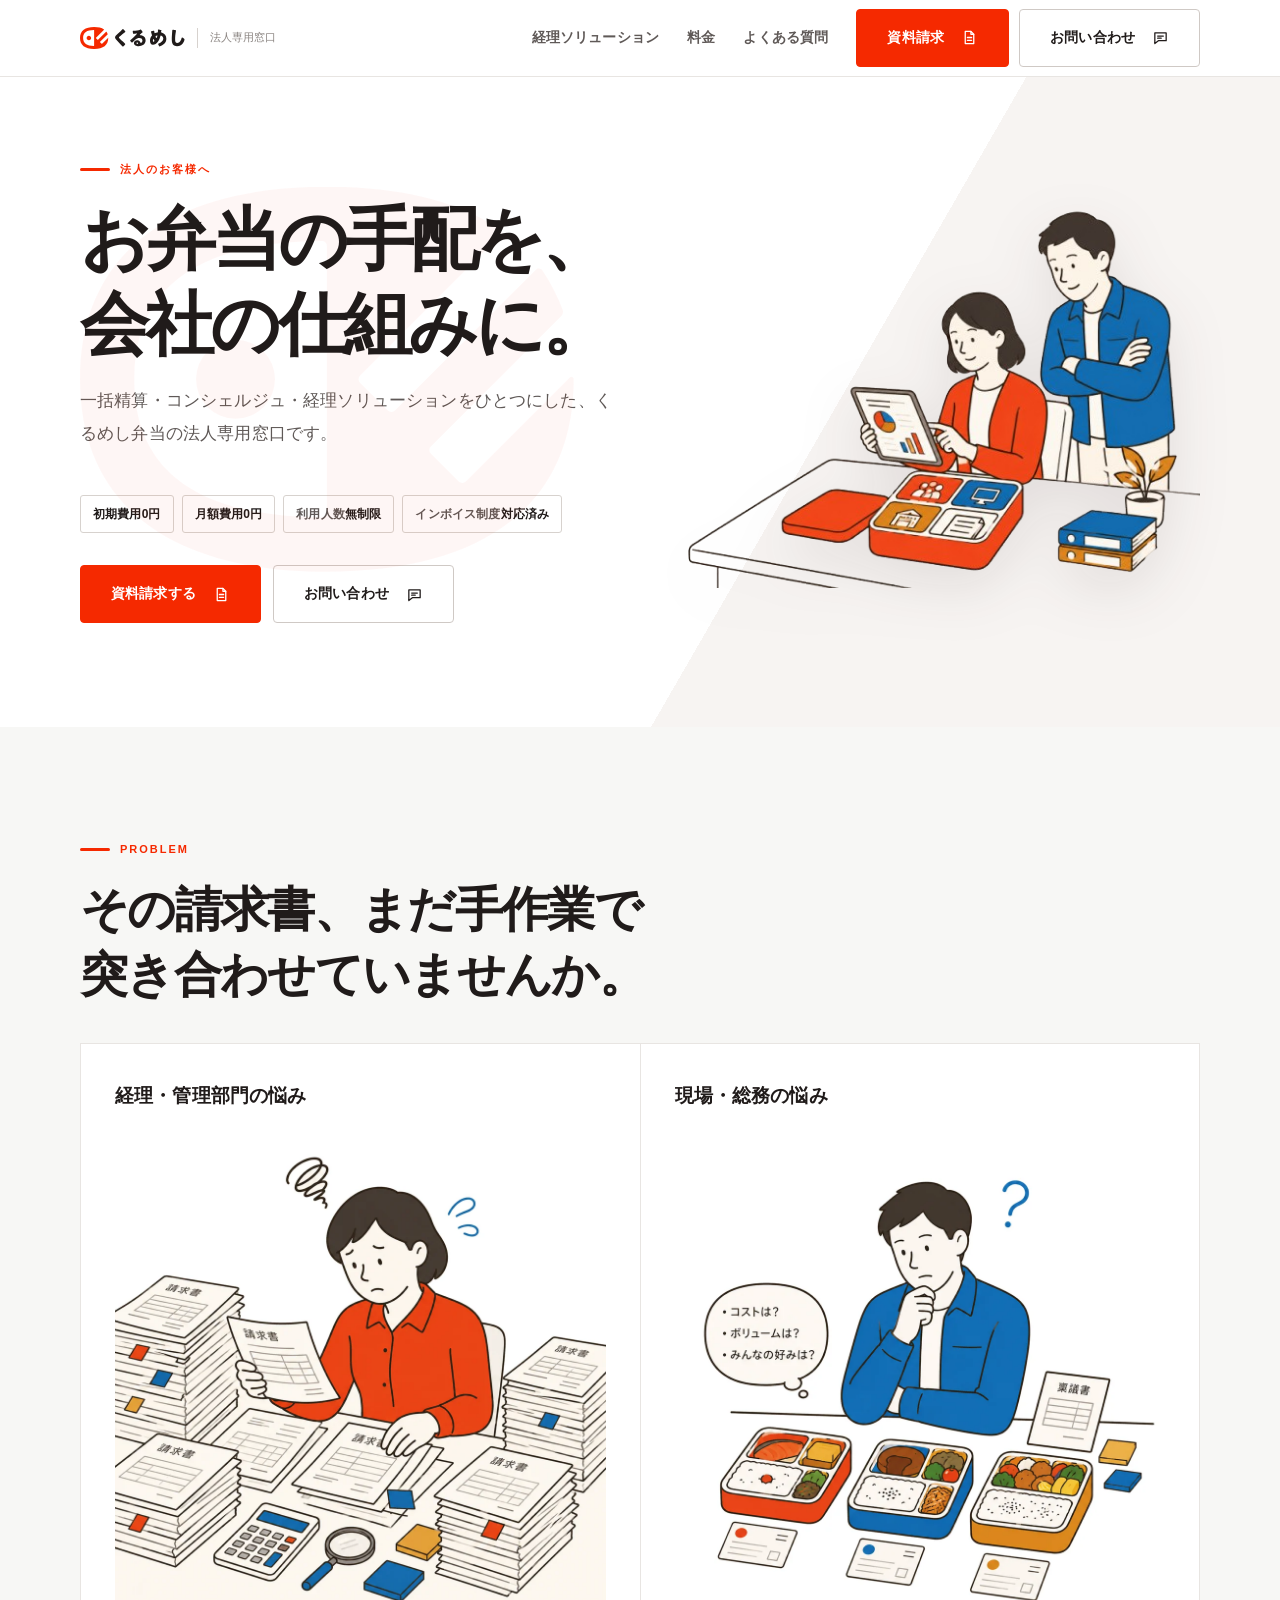
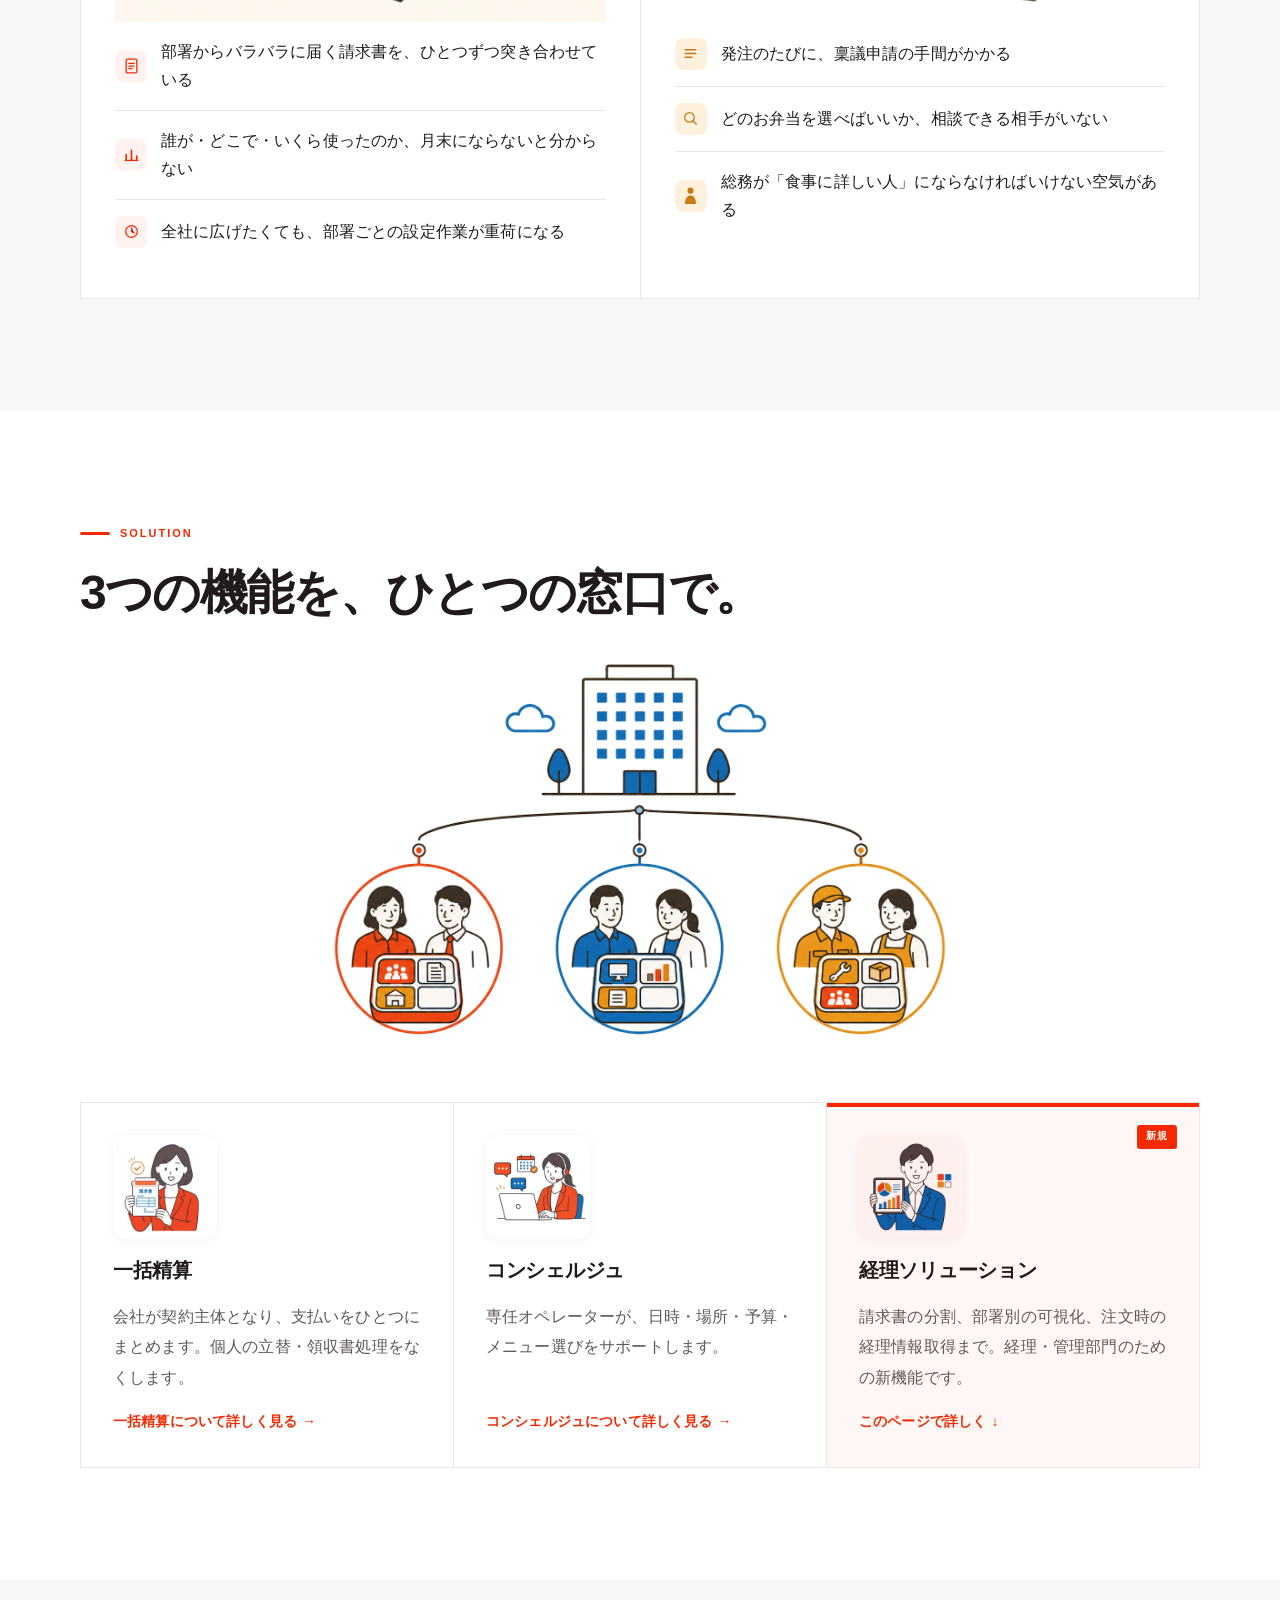
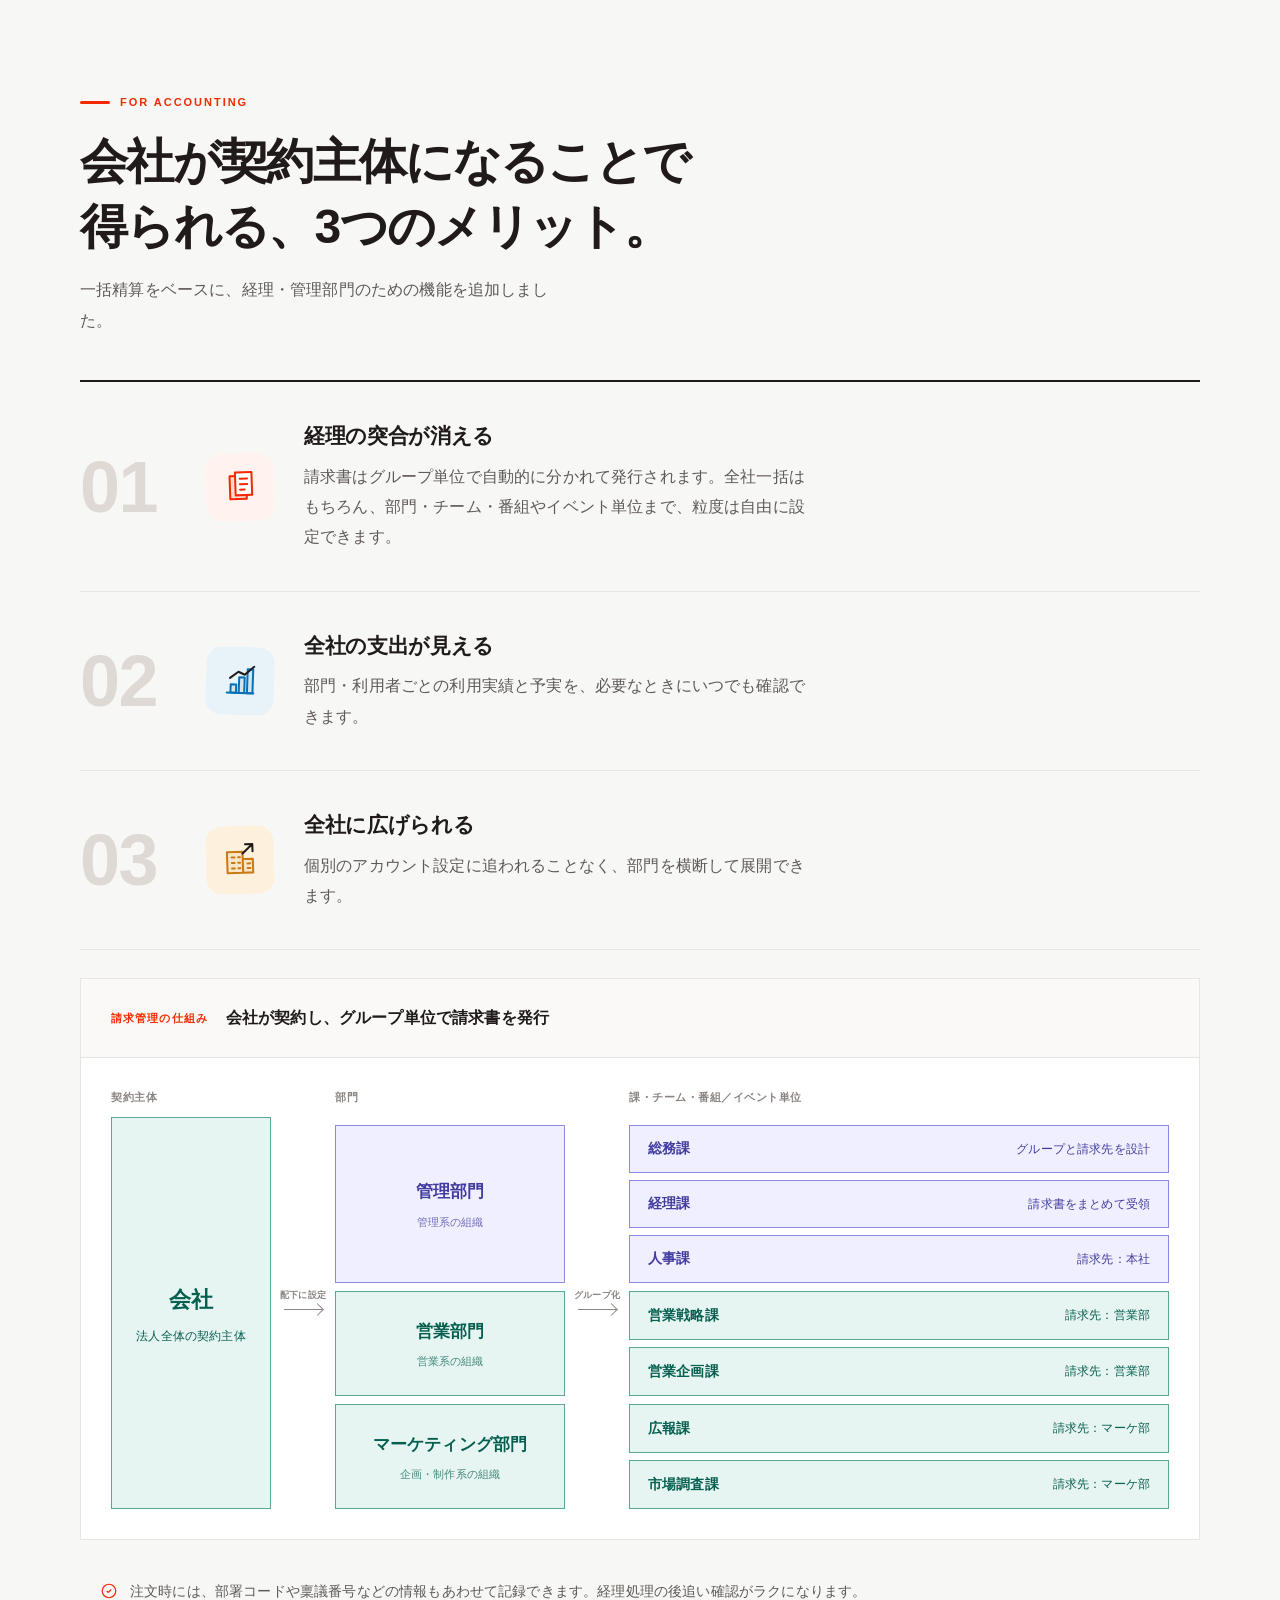
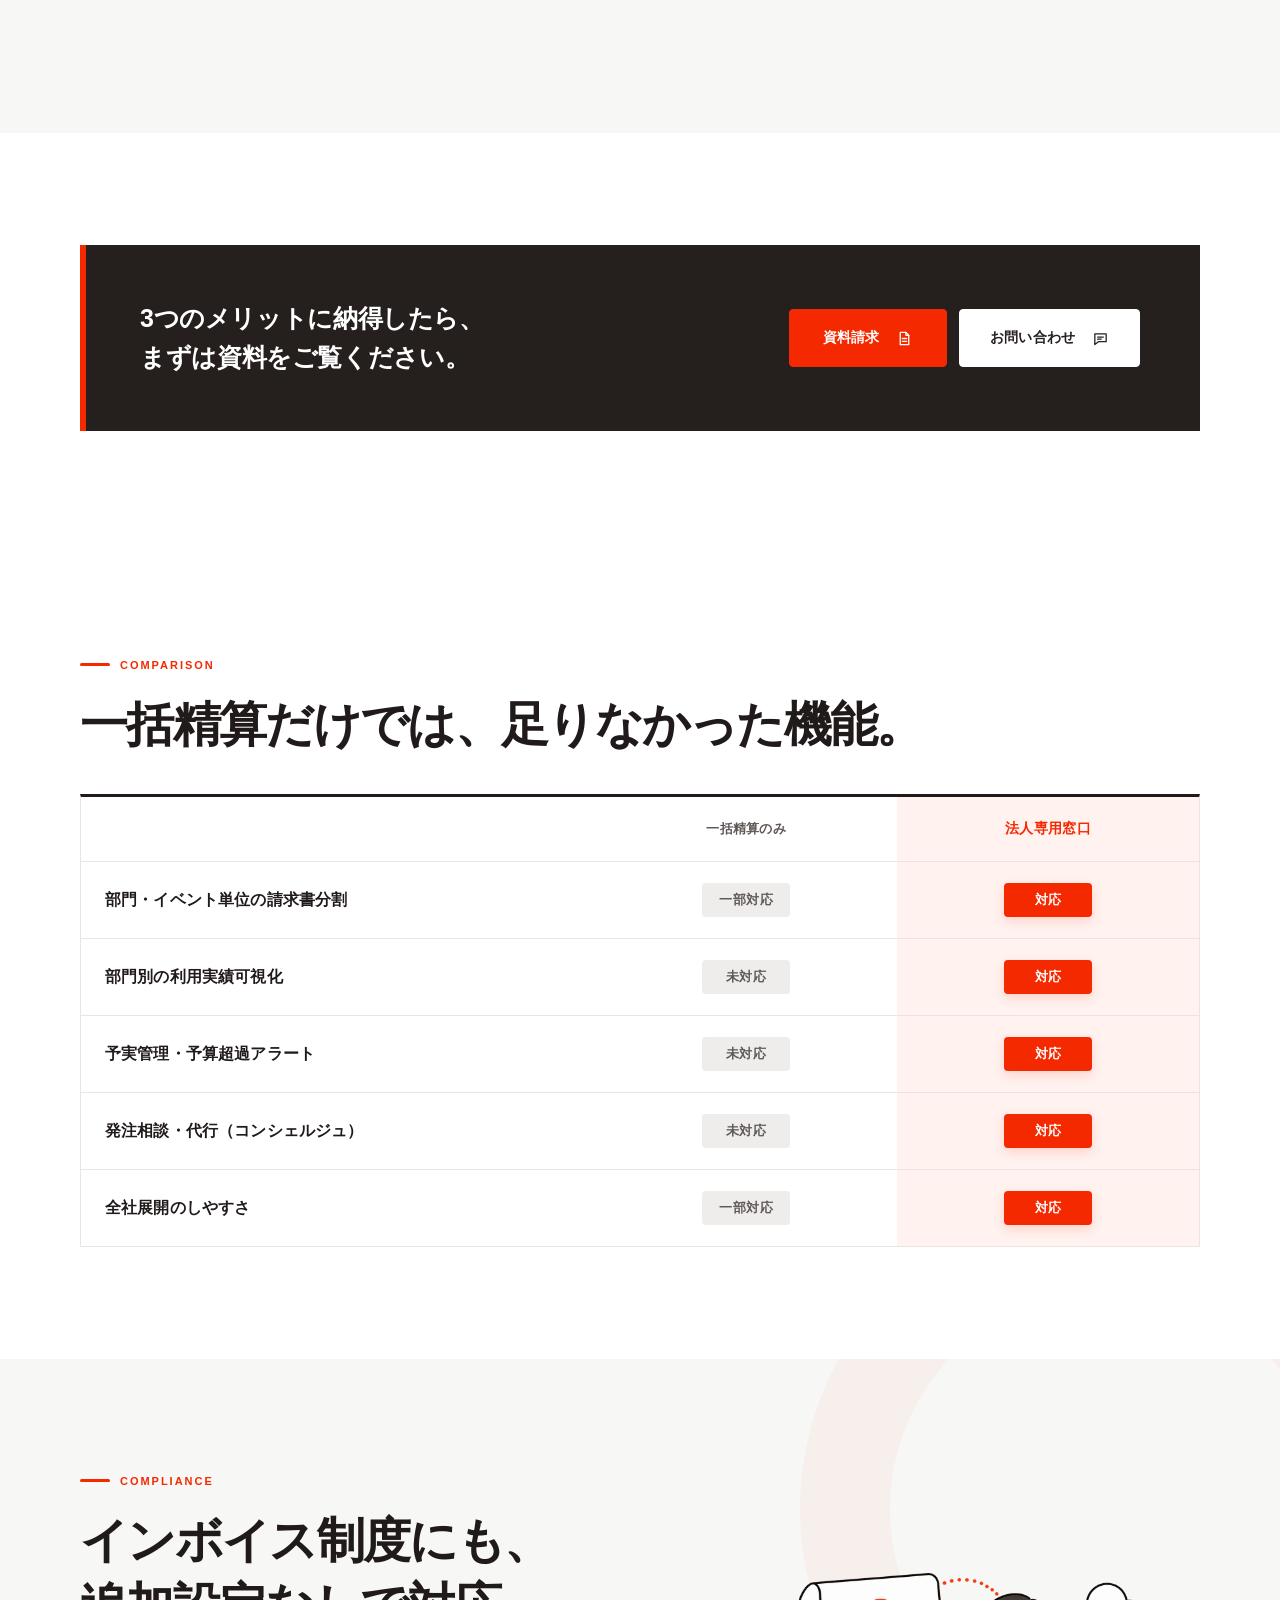
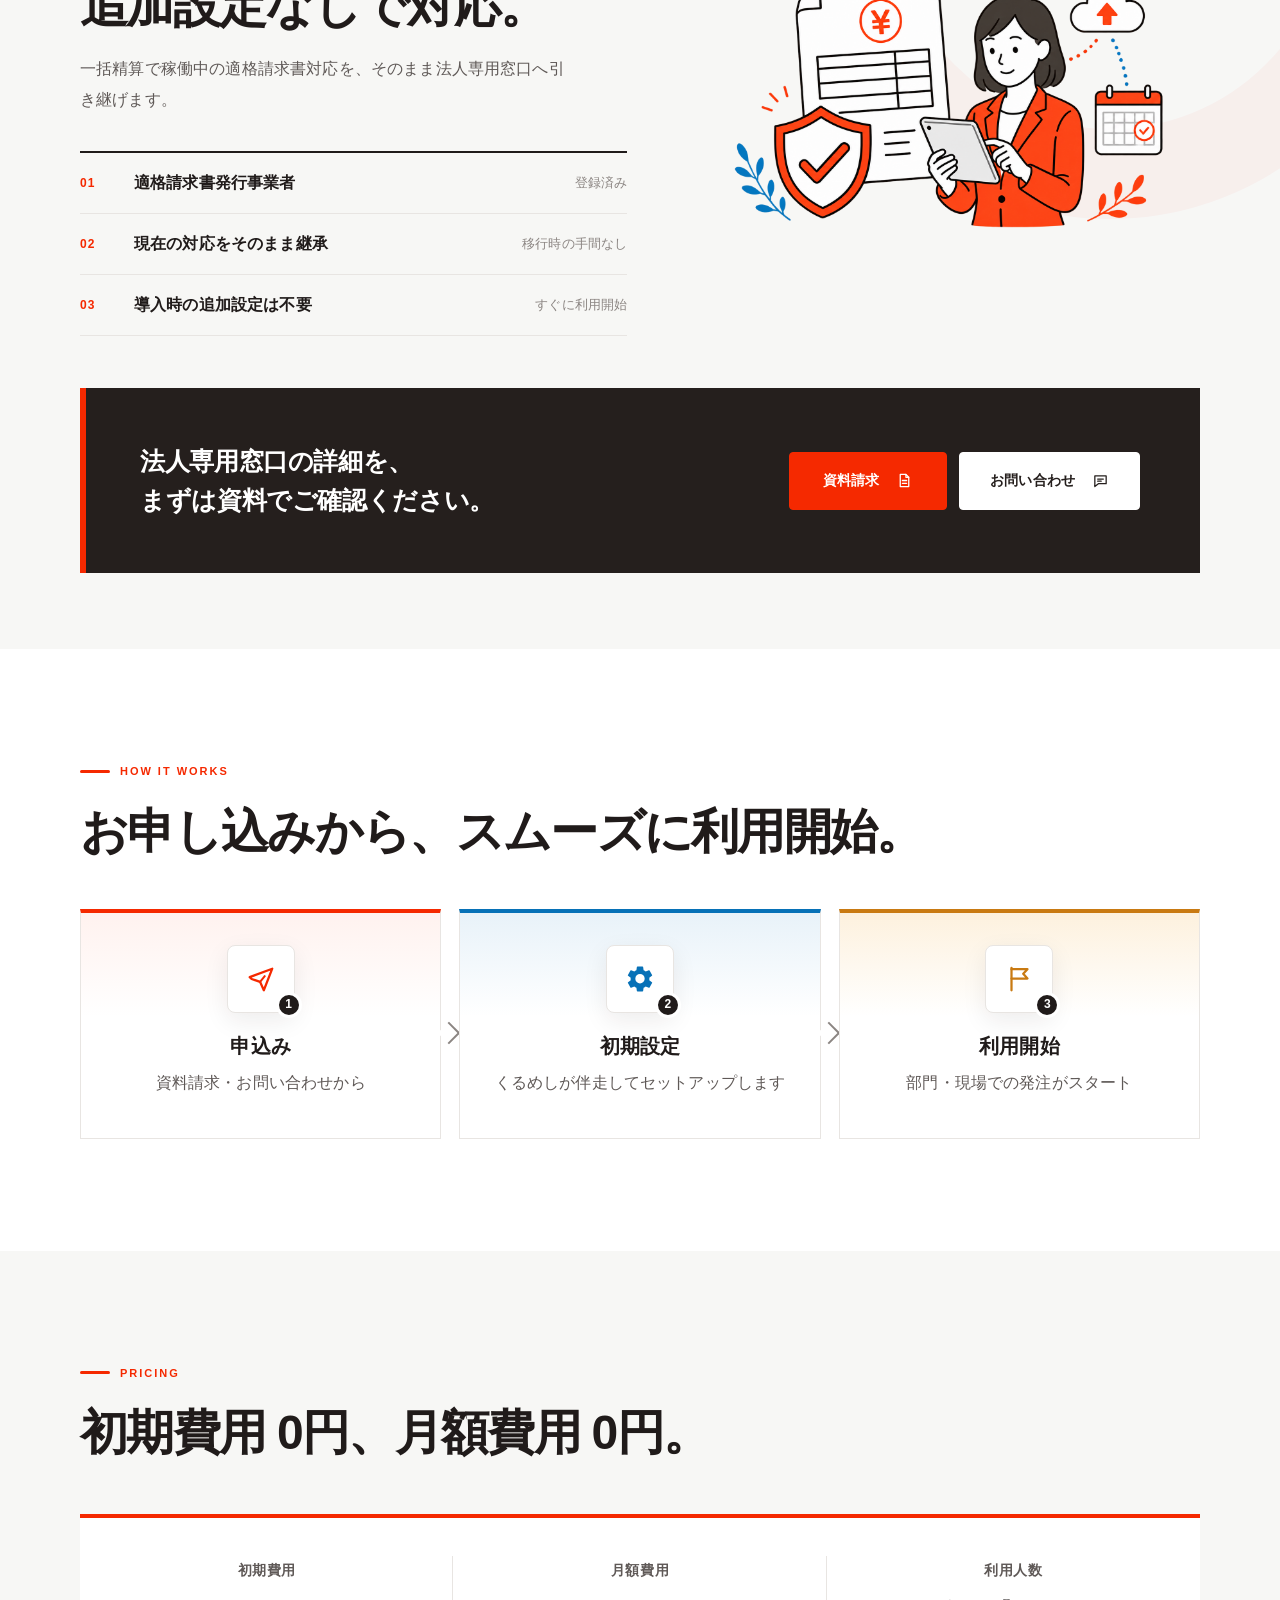
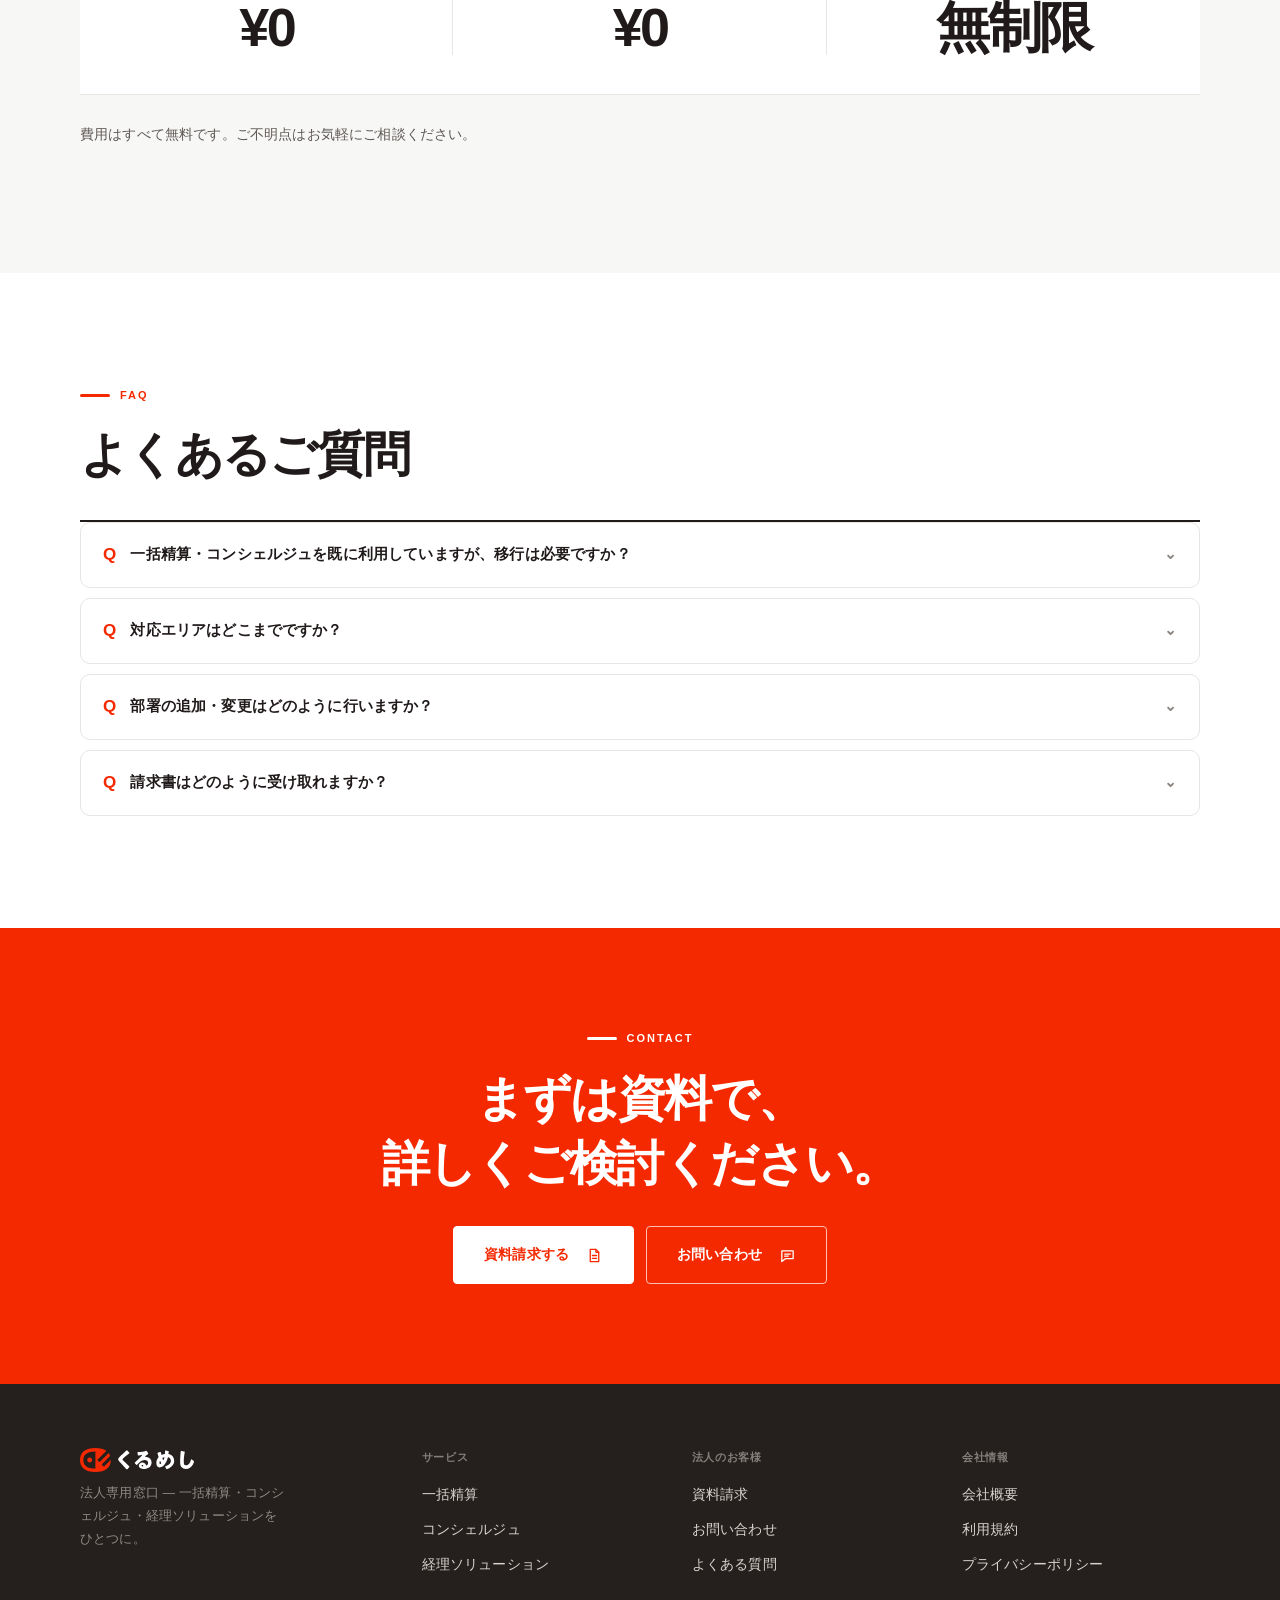
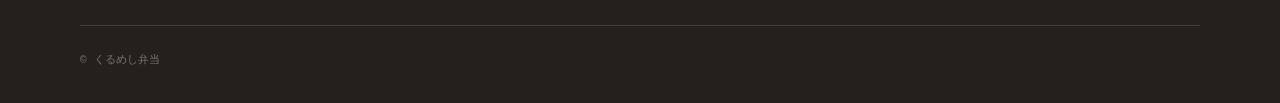
==== commit 449d3e63: "Add links to existing services" ====
--- a/index.html
+++ b/index.html
@@ -541,6 +541,40 @@
 .stat-num{order:2}
 </style>
 
+<style>
+/* Keep the brand UI consistent when the device uses a dark color scheme. */
+:root[data-theme="dark"]{
+  --red:#f52900;
+  --red-hover:#d92300;
+  --red-soft:#fff2ef;
+  --blue:#0771b7;
+  --blue-soft:#e8f2f9;
+  --amber:#c97a12;
+  --amber-soft:#fdf1de;
+  --on-red:#fff;
+}
+@media(prefers-color-scheme:dark){
+  :root:not([data-theme="light"]){
+    --red:#f52900;
+    --red-hover:#d92300;
+    --red-soft:#fff2ef;
+    --blue:#0771b7;
+    --blue-soft:#e8f2f9;
+    --amber:#c97a12;
+    --amber-soft:#fdf1de;
+    --on-red:#fff;
+  }
+}
+#flow .flow-step:nth-child(1){background:linear-gradient(180deg,#fff2ef 0,#fff 46%)}
+#flow .flow-step:nth-child(2){background:linear-gradient(180deg,#e8f2f9 0,#fff 46%)}
+#flow .flow-step:nth-child(3){background:linear-gradient(180deg,#fdf1de 0,#fff 46%)}
+.hnav .btn:not(.ghost):hover{
+  color:#fff;
+  background:var(--red-hover);
+  border-color:var(--red-hover);
+}
+</style>
+
 </head>
 <body>
 <header class="site-header" id="siteHeader">
@@ -655,13 +689,13 @@
           <img class="svc-avatar" src="[data-uri]" alt="請求書を手に持って笑顔で見せる一括精算担当者のイラスト">
           <h3>一括精算</h3>
           <p>会社が契約主体となり、支払いをひとつにまとめます。個人の立替・領収書処理をなくします。</p>
-          <span class="svc-link">既存サービスを詳しく見る <span class="arrow">→</span></span>
+          <a class="svc-link" href="https://www.kurumesi-bentou.com/business/">一括精算について詳しく見る <span class="arrow">→</span></a>
         </div>
         <div class="svc-card">
           <img class="svc-avatar" src="[data-uri]" alt="ヘッドセットをつけて笑顔で対応するくるめしコンシェルジュのオペレーター">
           <h3>コンシェルジュ</h3>
           <p>専任オペレーターが、日時・場所・予算・メニュー選びをサポートします。</p>
-          <span class="svc-link">既存サービスを詳しく見る <span class="arrow">→</span></span>
+          <a class="svc-link" href="https://www.kurumesi-bentou.com/concierge/">コンシェルジュについて詳しく見る <span class="arrow">→</span></a>
         </div>
         <div class="svc-card new">
           <span class="tag-new">新規</span>
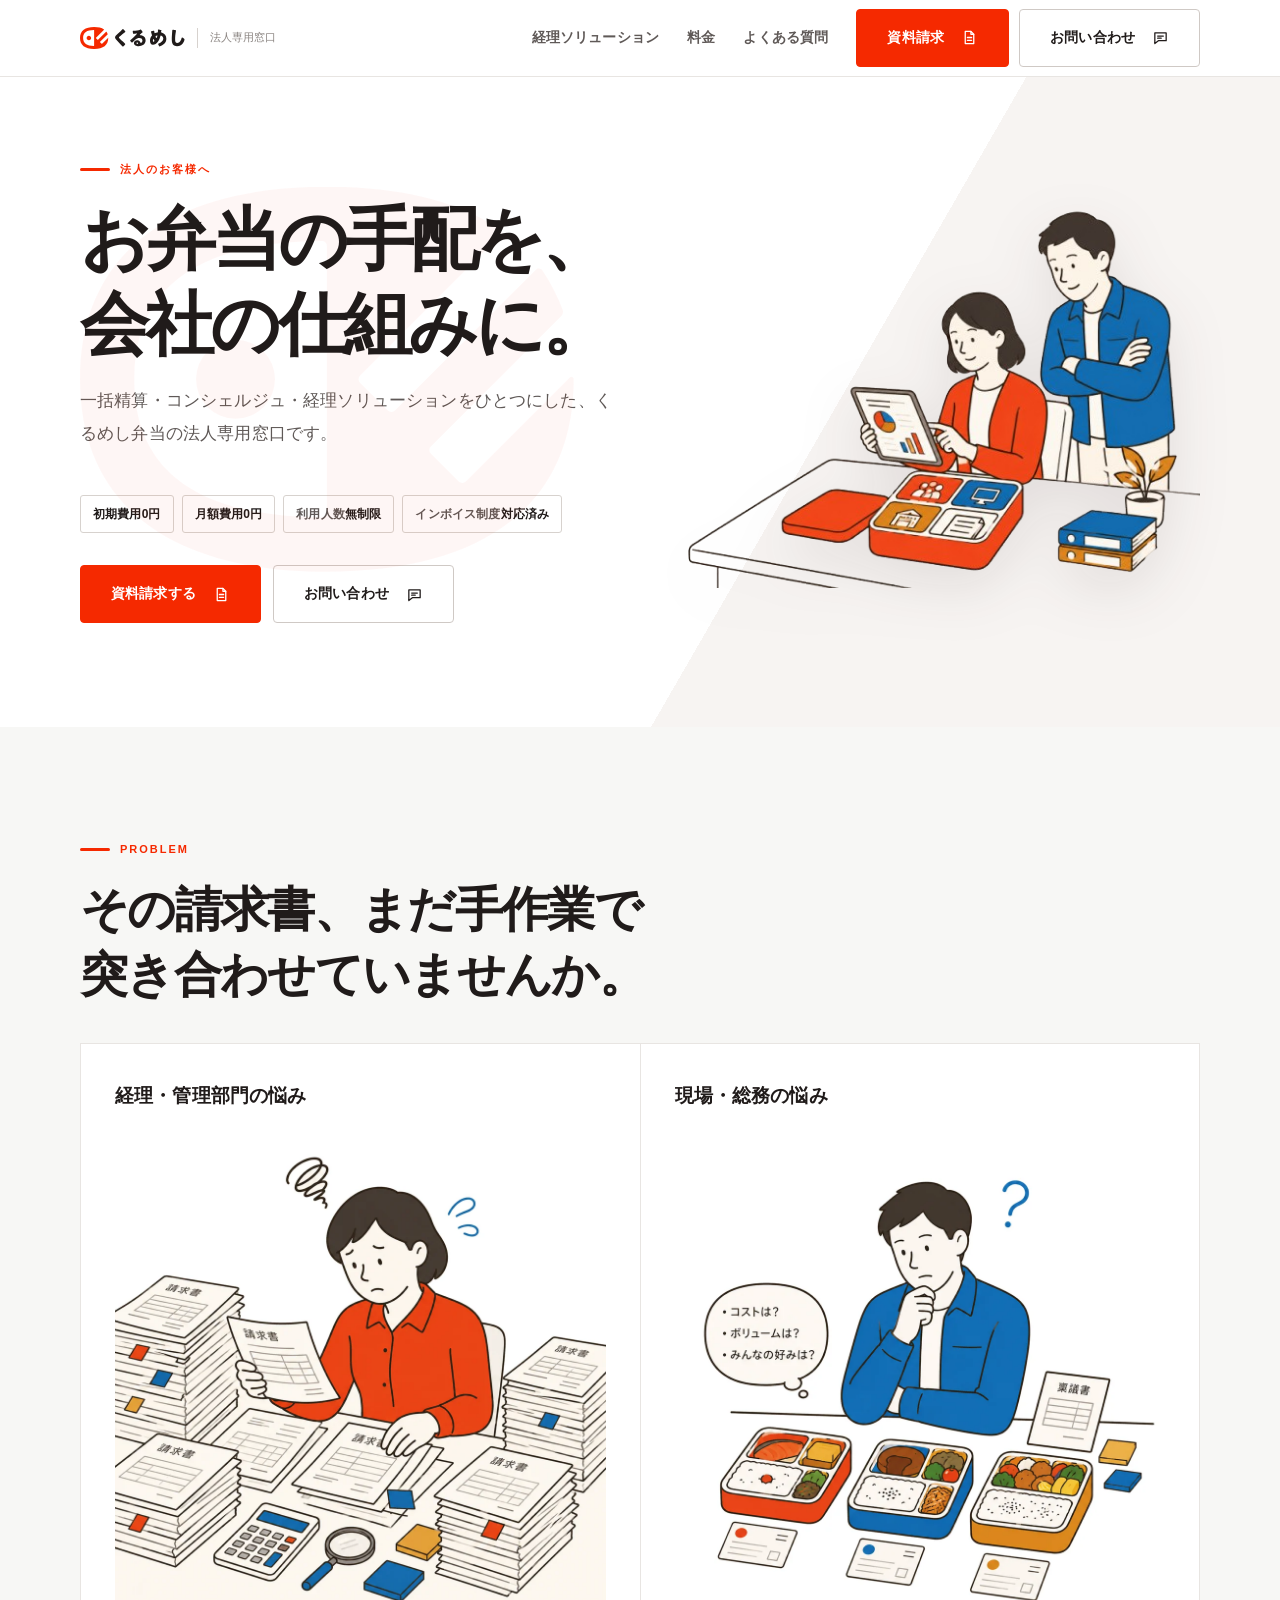
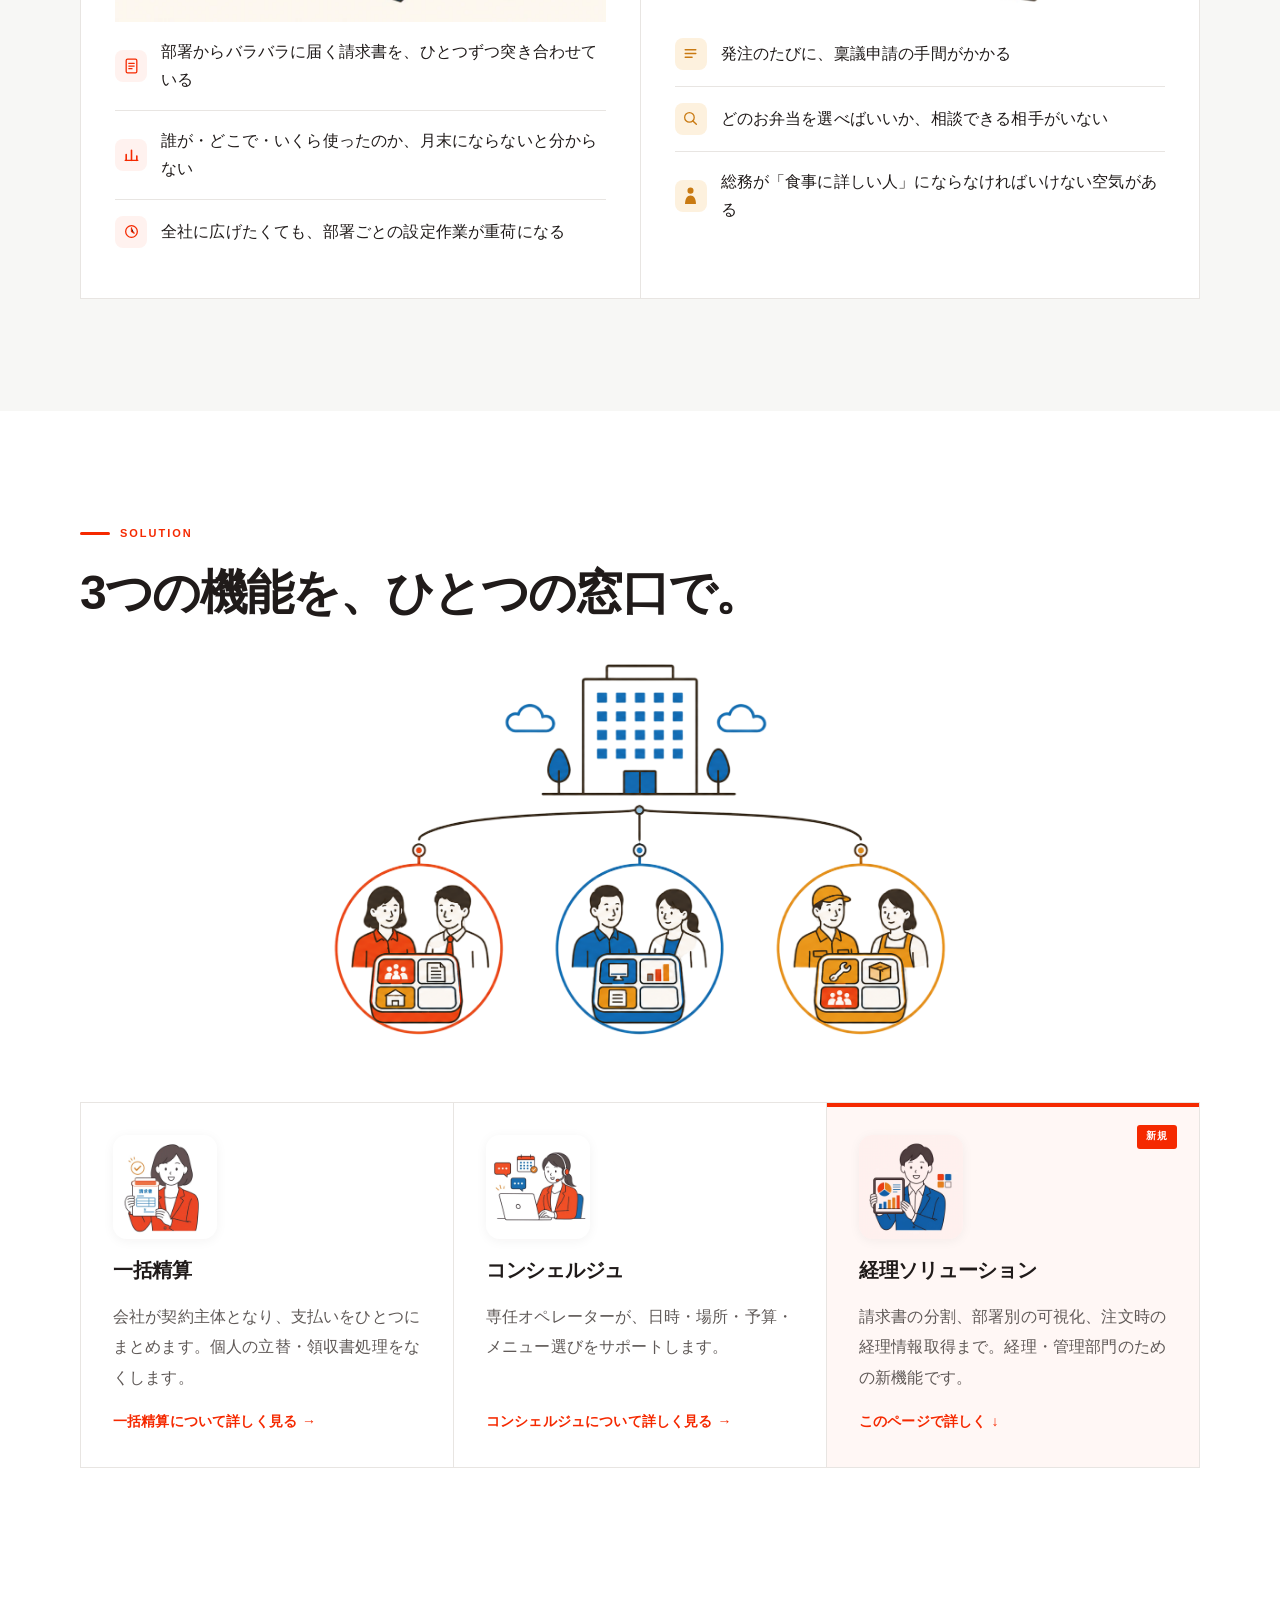
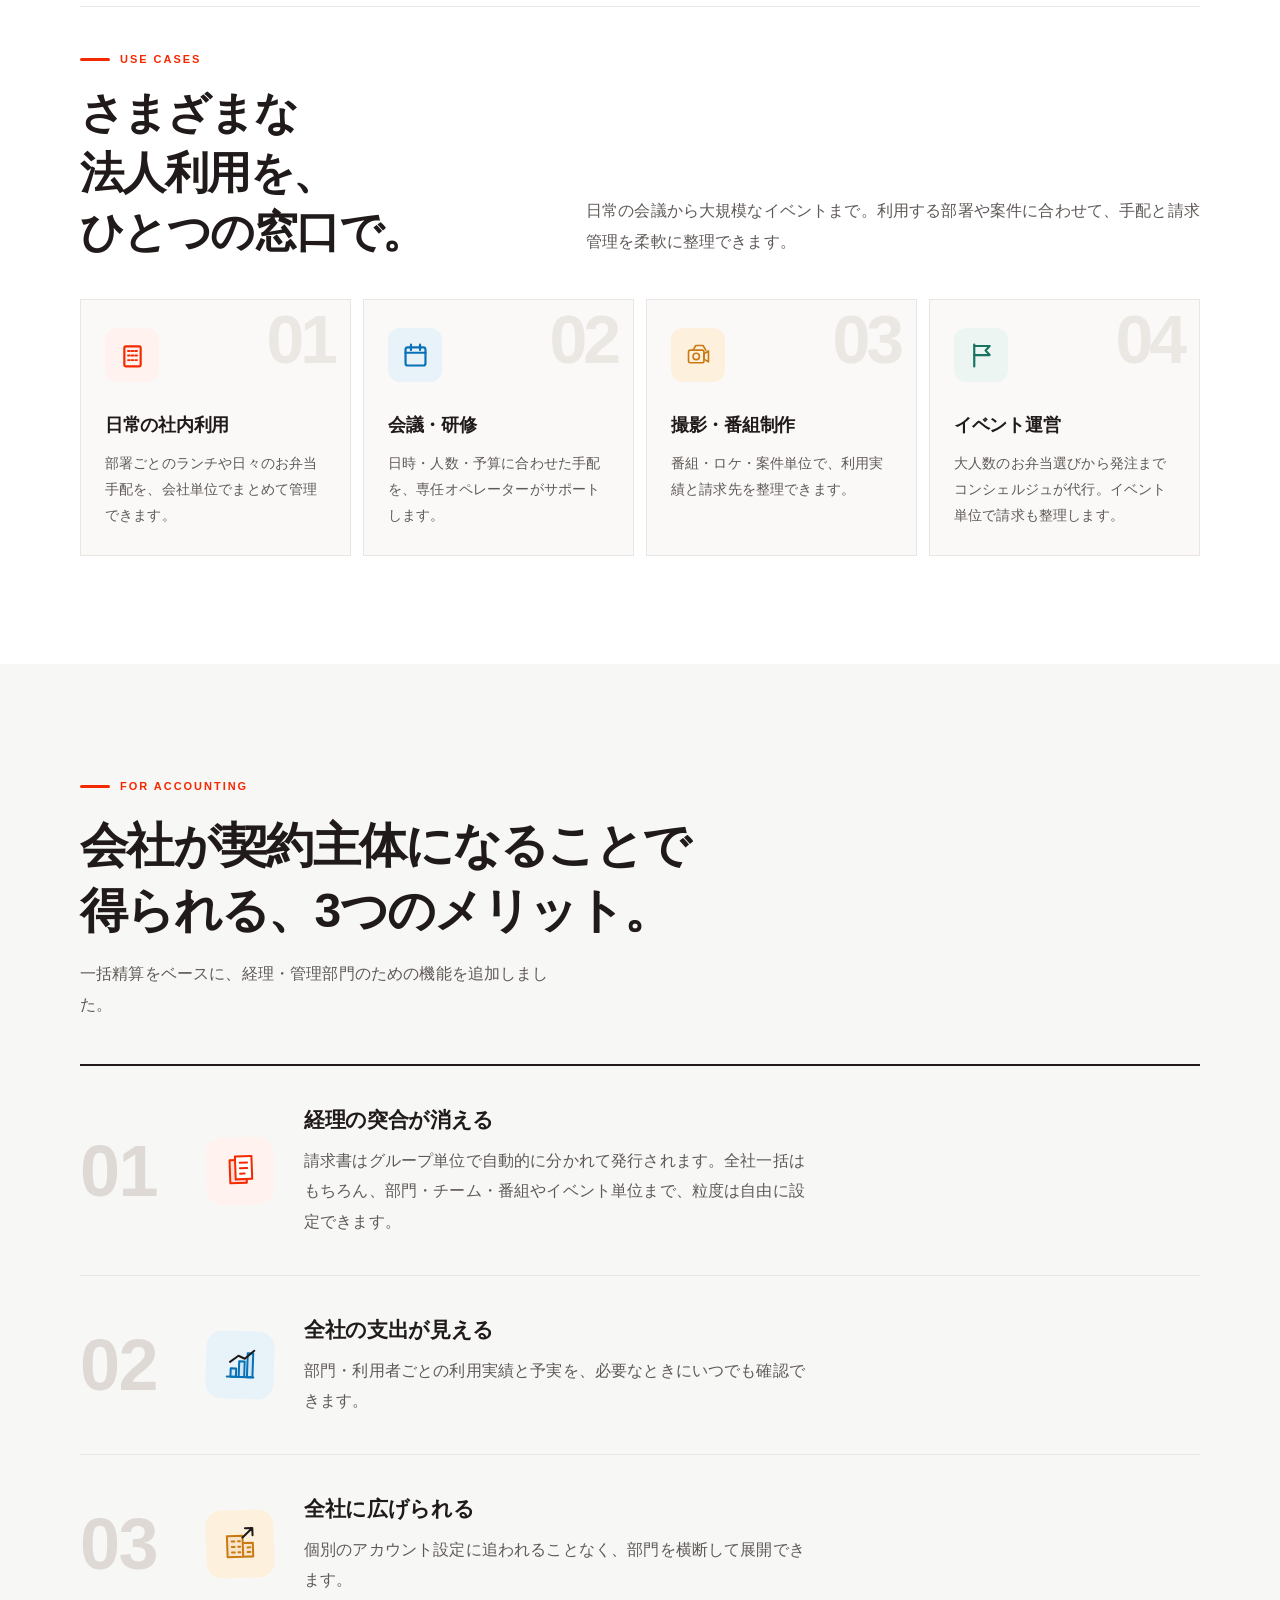
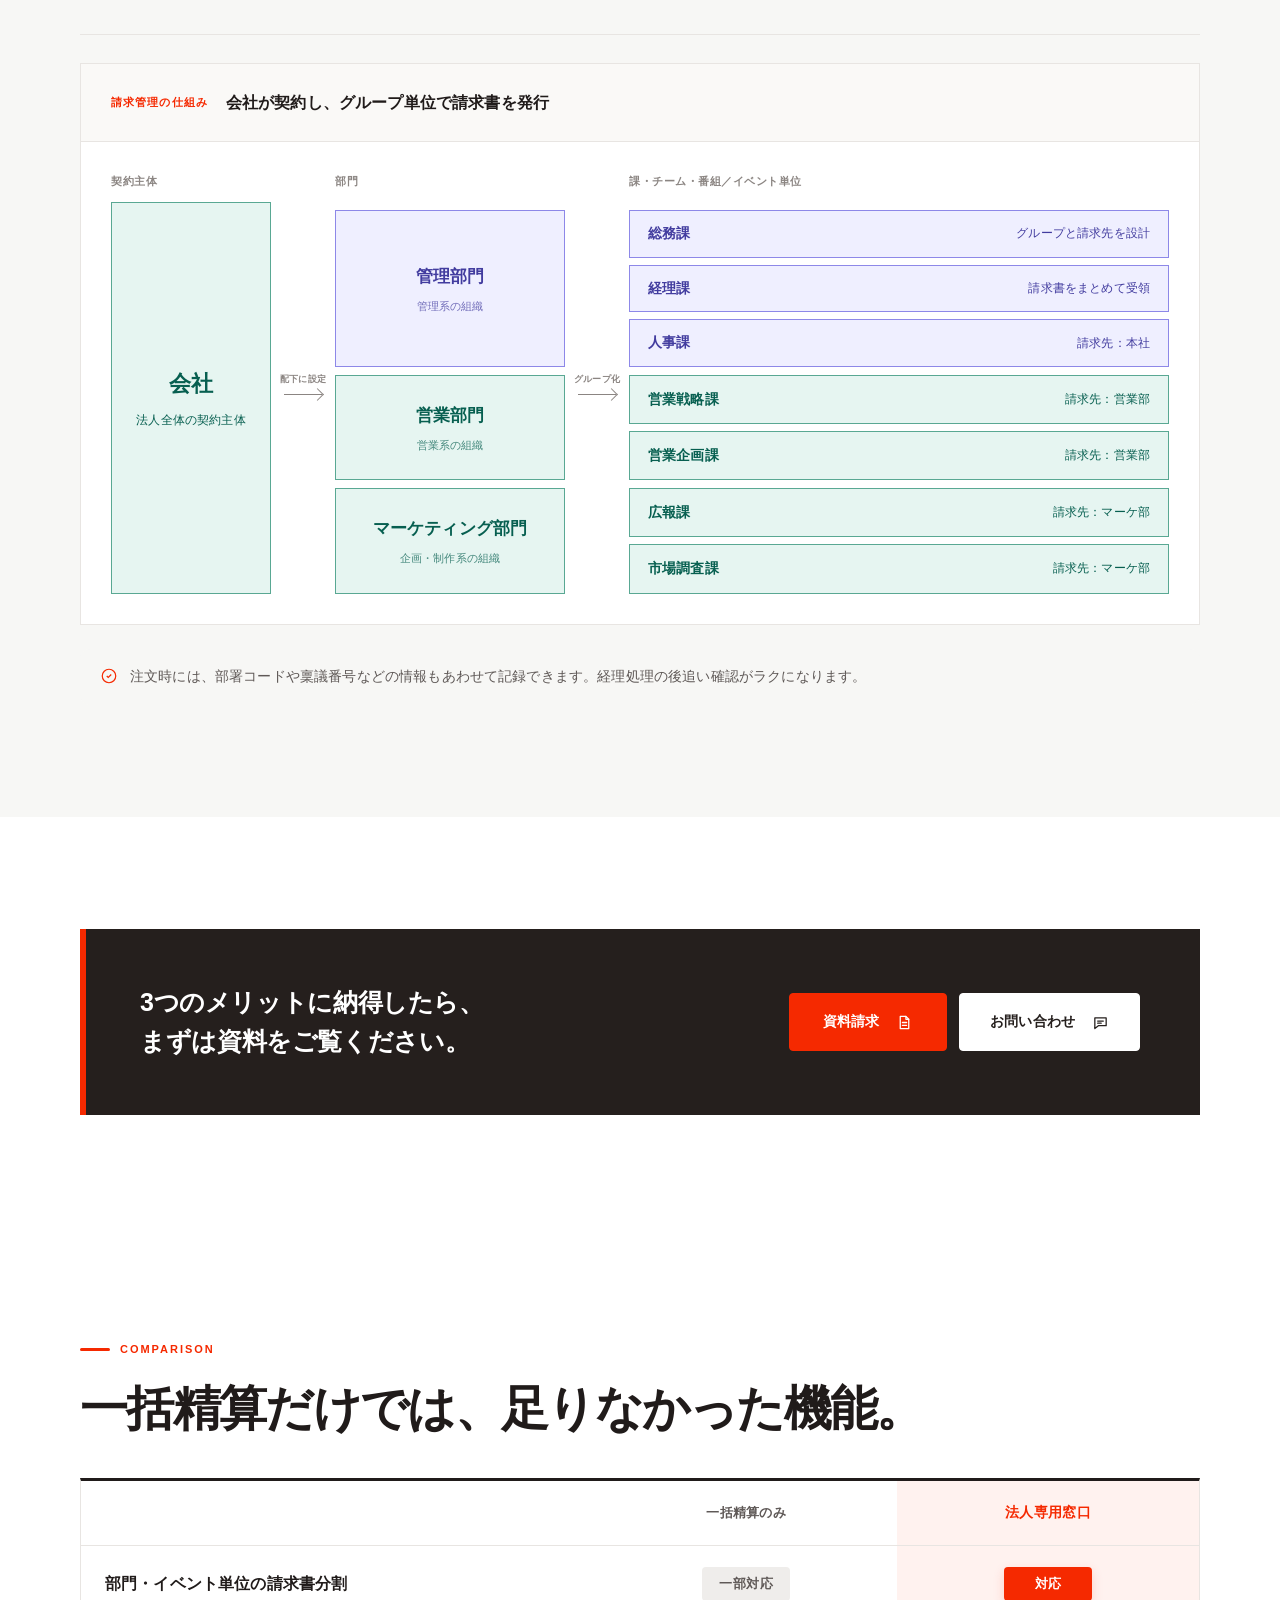
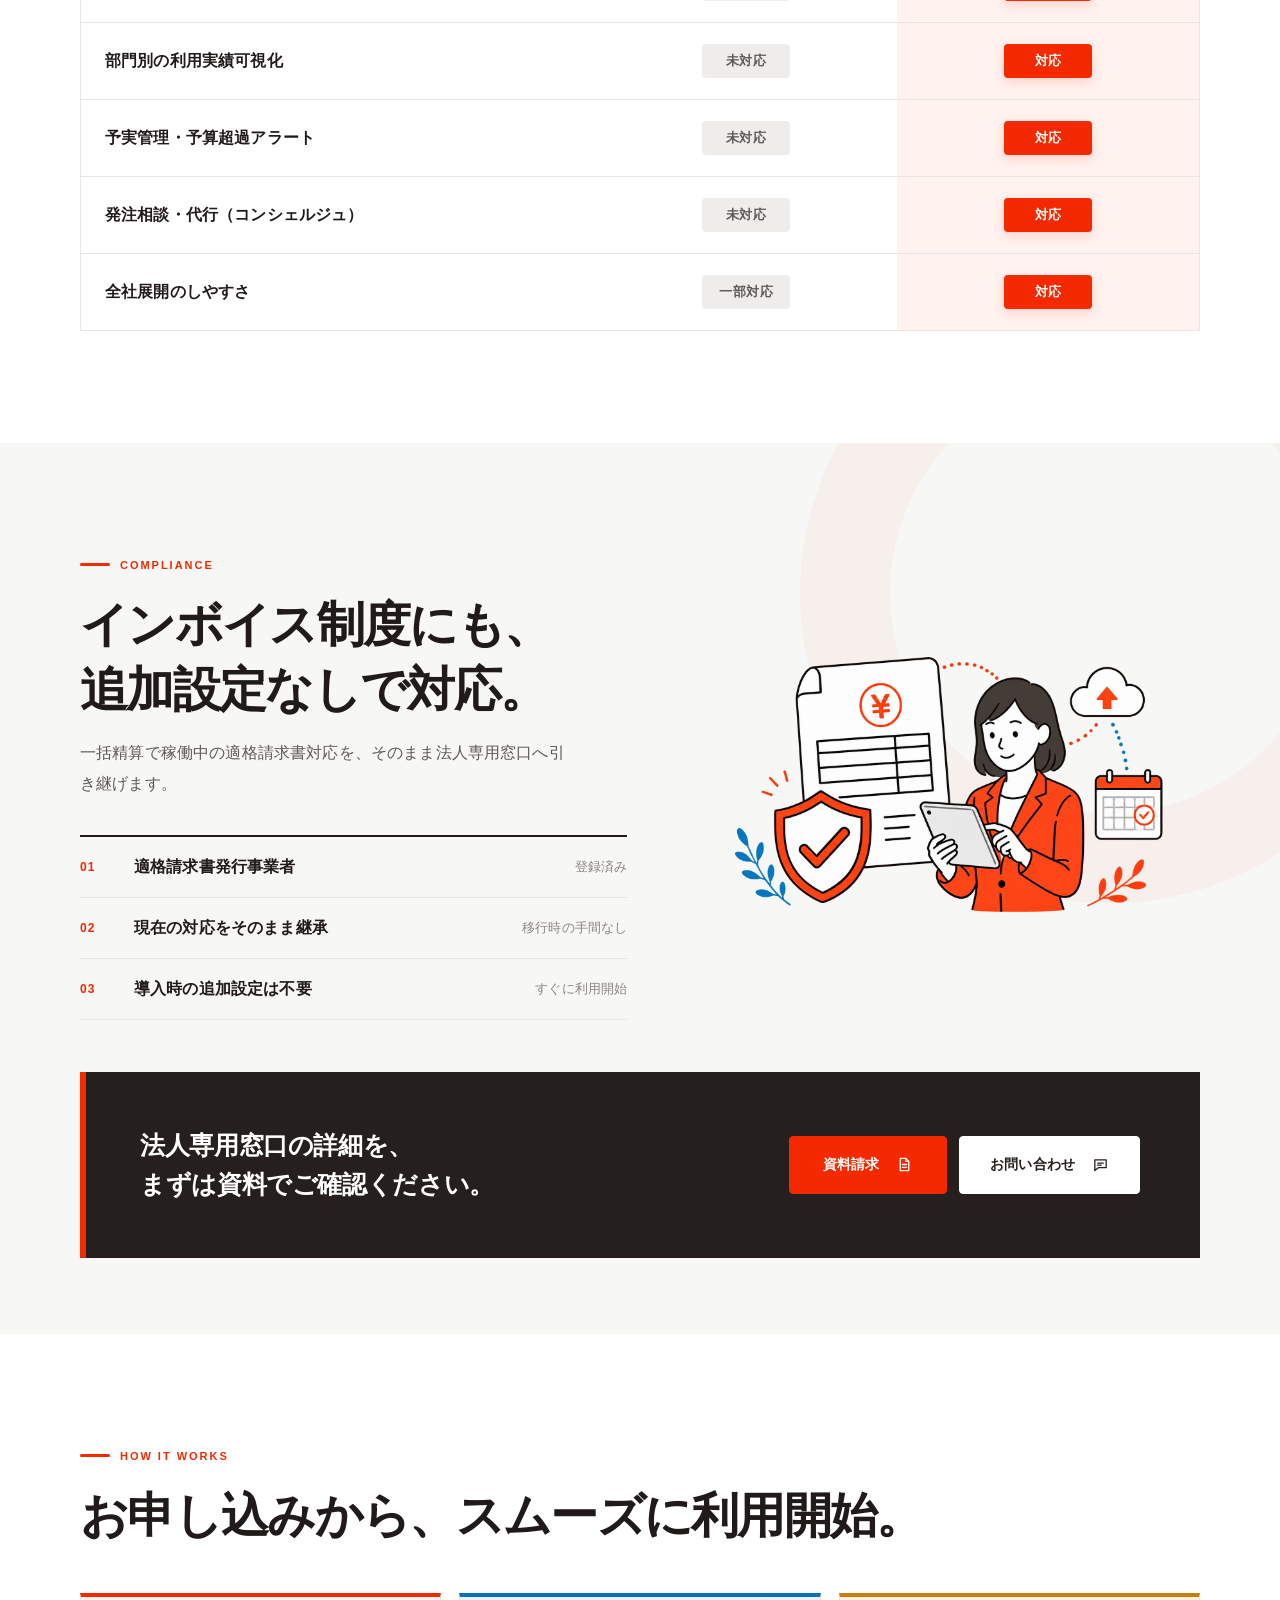
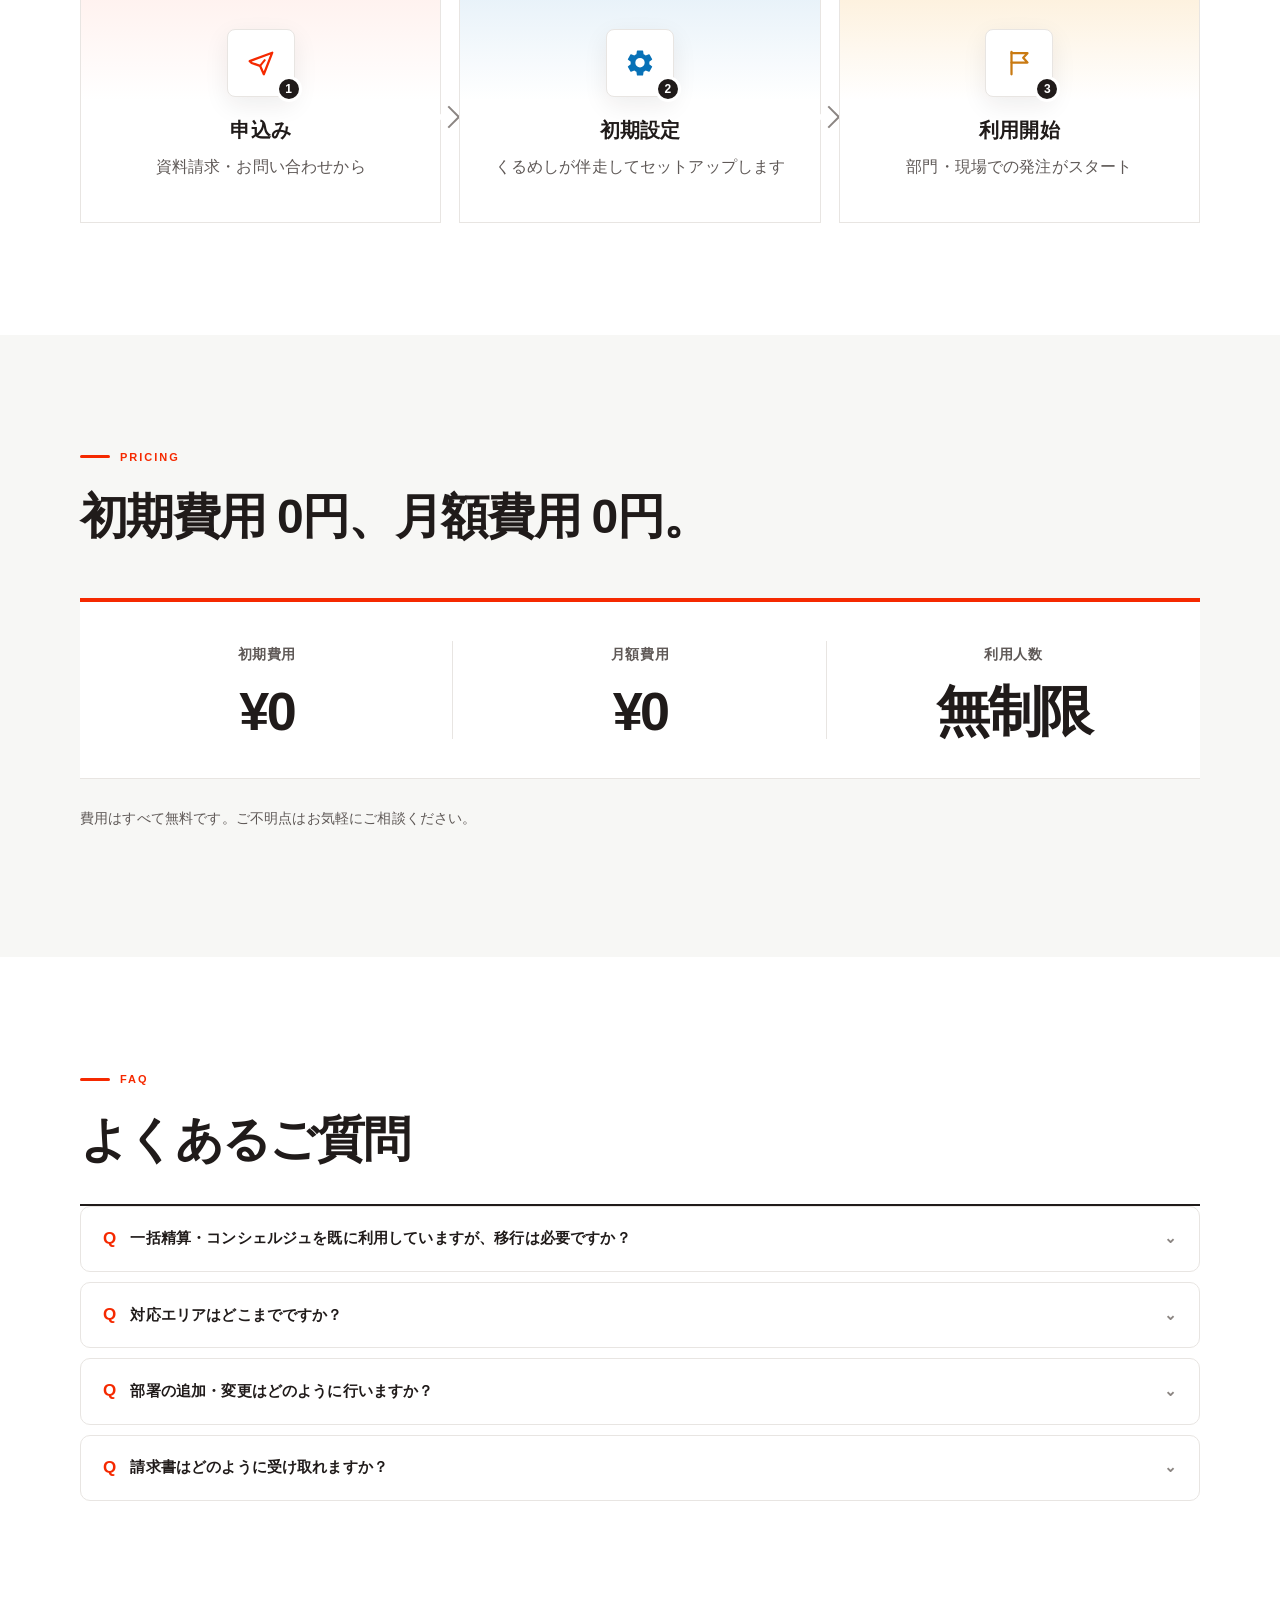
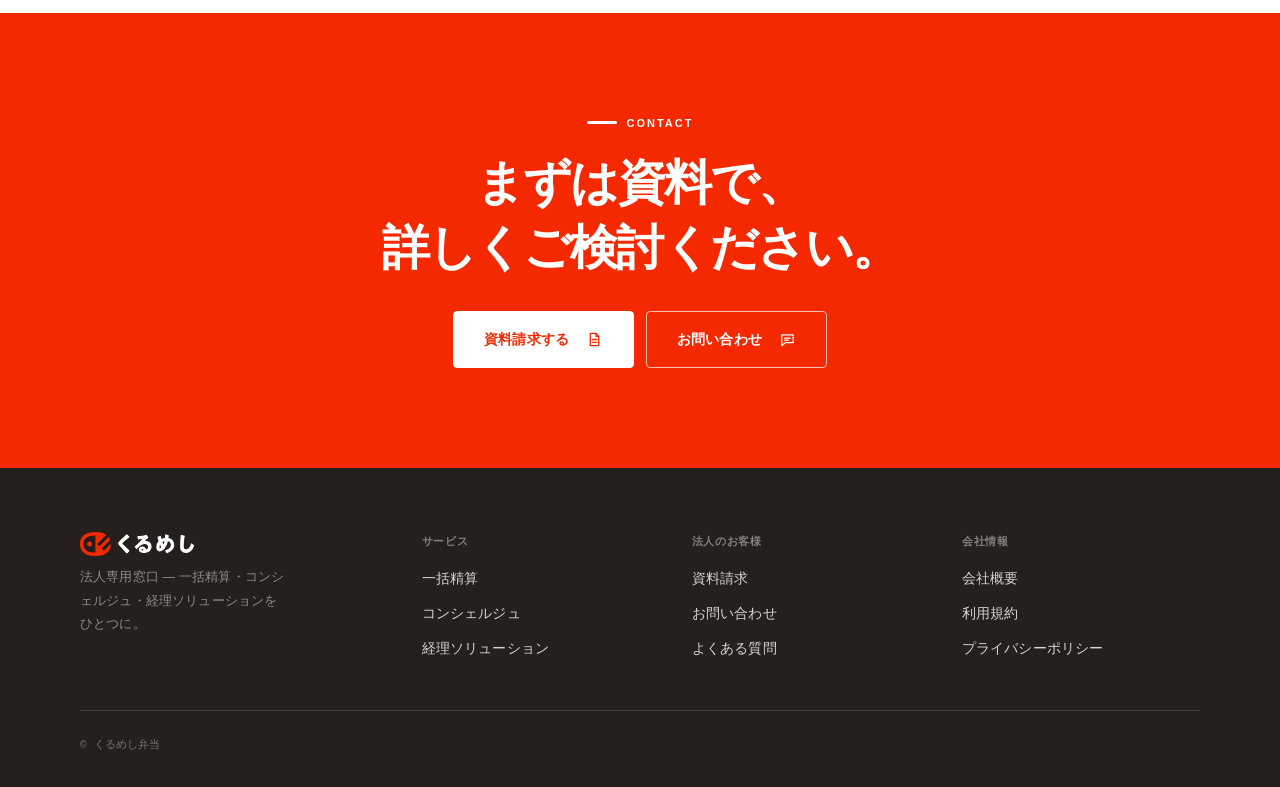
==== commit b9815b8f: "Add corporate use case section" ====
--- a/index.html
+++ b/index.html
@@ -573,6 +573,23 @@
   background:var(--red-hover);
   border-color:var(--red-hover);
 }
+.usecase-section{padding:26px 0 108px;background:#fff}
+.usecase-head{display:grid;grid-template-columns:minmax(280px,.85fr) minmax(360px,1.15fr);align-items:end;gap:52px;padding-top:42px;border-top:1px solid var(--line)}
+.usecase-head .eyebrow{margin-bottom:14px}
+.usecase-head h2{margin:0;font-size:clamp(30px,3.5vw,44px)}
+.usecase-head .section-sub{margin:0 0 4px;max-width:42em}
+.usecase-grid{display:grid;grid-template-columns:repeat(4,1fr);gap:12px;margin-top:38px}
+.usecase-card{position:relative;min-height:250px;padding:28px 24px 26px;background:#faf9f7;border:1px solid var(--line);overflow:hidden}
+.usecase-card::after{content:attr(data-no);position:absolute;right:16px;top:5px;color:#ebe7e3;font-family:var(--font-display);font-size:68px;font-weight:800;line-height:1;letter-spacing:-.06em}
+.usecase-icon{position:relative;z-index:1;display:grid;place-items:center;width:54px;height:54px;margin-bottom:30px;border-radius:12px;background:#fff2ef;color:var(--red)}
+.usecase-card:nth-child(2) .usecase-icon{background:#e8f2f9;color:var(--blue)}
+.usecase-card:nth-child(3) .usecase-icon{background:#fdf1de;color:var(--amber)}
+.usecase-card:nth-child(4) .usecase-icon{background:#edf5f2;color:#177462}
+.usecase-icon svg{width:29px;height:29px;fill:none;stroke:currentColor;stroke-width:1.8;stroke-linecap:round;stroke-linejoin:round}
+.usecase-card h3{position:relative;z-index:1;margin:0 0 12px;font-size:18px;line-height:1.5}
+.usecase-card p{position:relative;z-index:1;margin:0;color:var(--ink-soft);font-size:14px;line-height:1.85}
+@media(max-width:900px){.usecase-head{grid-template-columns:1fr;gap:16px}.usecase-grid{grid-template-columns:repeat(2,1fr)}.usecase-card{min-height:220px}}
+@media(max-width:560px){.usecase-section{padding:10px 0 76px}.usecase-head{padding-top:34px}.usecase-grid{grid-template-columns:1fr;gap:10px;margin-top:28px}.usecase-card{min-height:auto;padding:22px 22px 23px}.usecase-card::after{font-size:58px}.usecase-icon{width:48px;height:48px;margin-bottom:18px}.usecase-card h3{font-size:17px}.usecase-card p{font-size:14px}}
 </style>
 
 </head>
@@ -704,6 +721,41 @@
           <p>請求書の分割、部署別の可視化、注文時の経理情報取得まで。経理・管理部門のための新機能です。</p>
           <span class="svc-link">このページで詳しく <span class="arrow down">↓</span></span>
         </div>
+      </div>
+    </div>
+  </section>
+
+  <!-- 03-2 利用シーン -->
+  <section class="usecase-section" id="usecases">
+    <div class="shell reveal">
+      <div class="usecase-head">
+        <div>
+          <div class="eyebrow">Use Cases</div>
+          <h2>さまざまな法人利用を、<br>ひとつの窓口で。</h2>
+        </div>
+        <p class="section-sub">日常の会議から大規模なイベントまで。利用する部署や案件に合わせて、手配と請求管理を柔軟に整理できます。</p>
+      </div>
+      <div class="usecase-grid stagger">
+        <article class="usecase-card" data-no="01">
+          <span class="usecase-icon" aria-hidden="true"><svg><use href="#ico-building"/></svg></span>
+          <h3>日常の社内利用</h3>
+          <p>部署ごとのランチや日々のお弁当手配を、会社単位でまとめて管理できます。</p>
+        </article>
+        <article class="usecase-card" data-no="02">
+          <span class="usecase-icon" aria-hidden="true"><svg><use href="#ico-calendar"/></svg></span>
+          <h3>会議・研修</h3>
+          <p>日時・人数・予算に合わせた手配を、専任オペレーターがサポートします。</p>
+        </article>
+        <article class="usecase-card" data-no="03">
+          <span class="usecase-icon" aria-hidden="true"><svg viewBox="0 0 32 32"><rect x="5" y="10" width="17" height="14" rx="2"/><path d="m22 14 5-3v12l-5-3zM10 10l3-5h8l3 5"/><circle cx="13.5" cy="17" r="3.5"/></svg></span>
+          <h3>撮影・番組制作</h3>
+          <p>番組・ロケ・案件単位で、利用実績と請求先を整理できます。</p>
+        </article>
+        <article class="usecase-card" data-no="04">
+          <span class="usecase-icon" aria-hidden="true"><svg><use href="#ico-flag"/></svg></span>
+          <h3>イベント運営</h3>
+          <p>大人数のお弁当選びから発注までコンシェルジュが代行。イベント単位で請求も整理します。</p>
+        </article>
       </div>
     </div>
   </section>
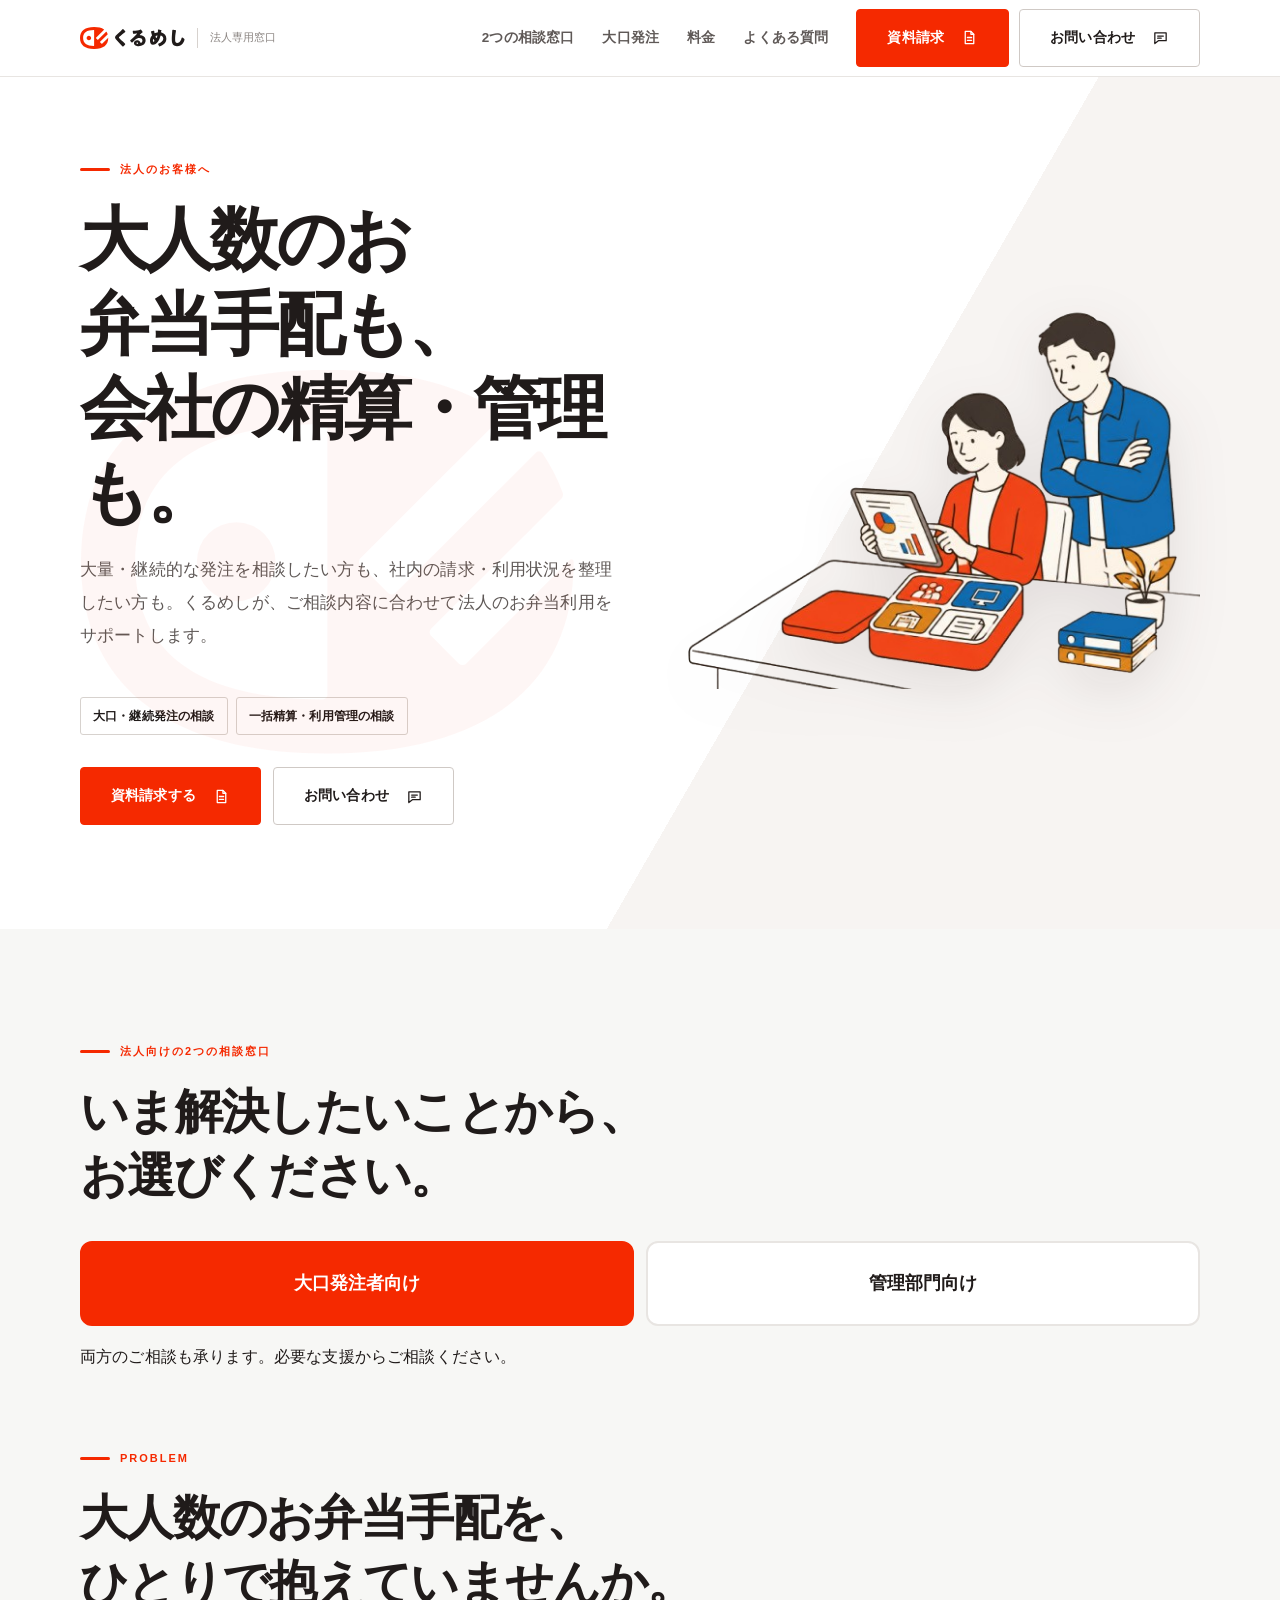
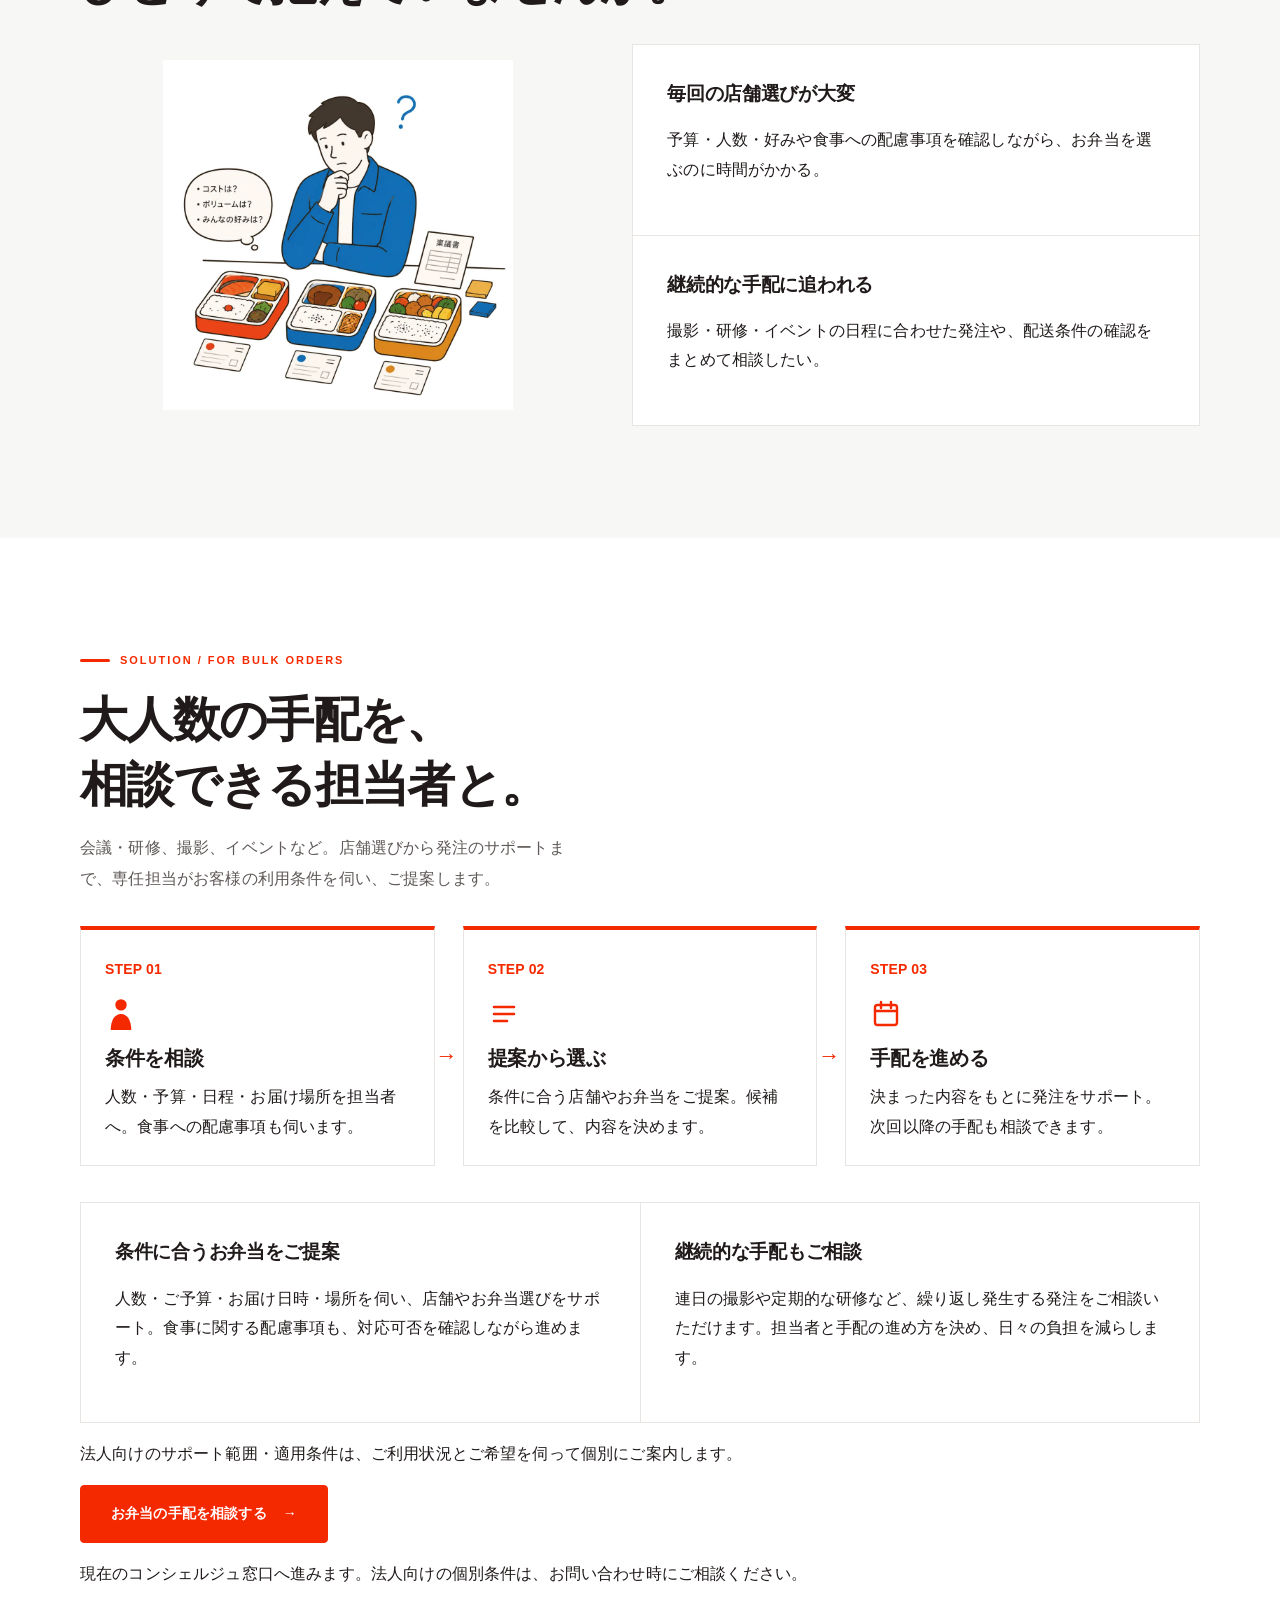
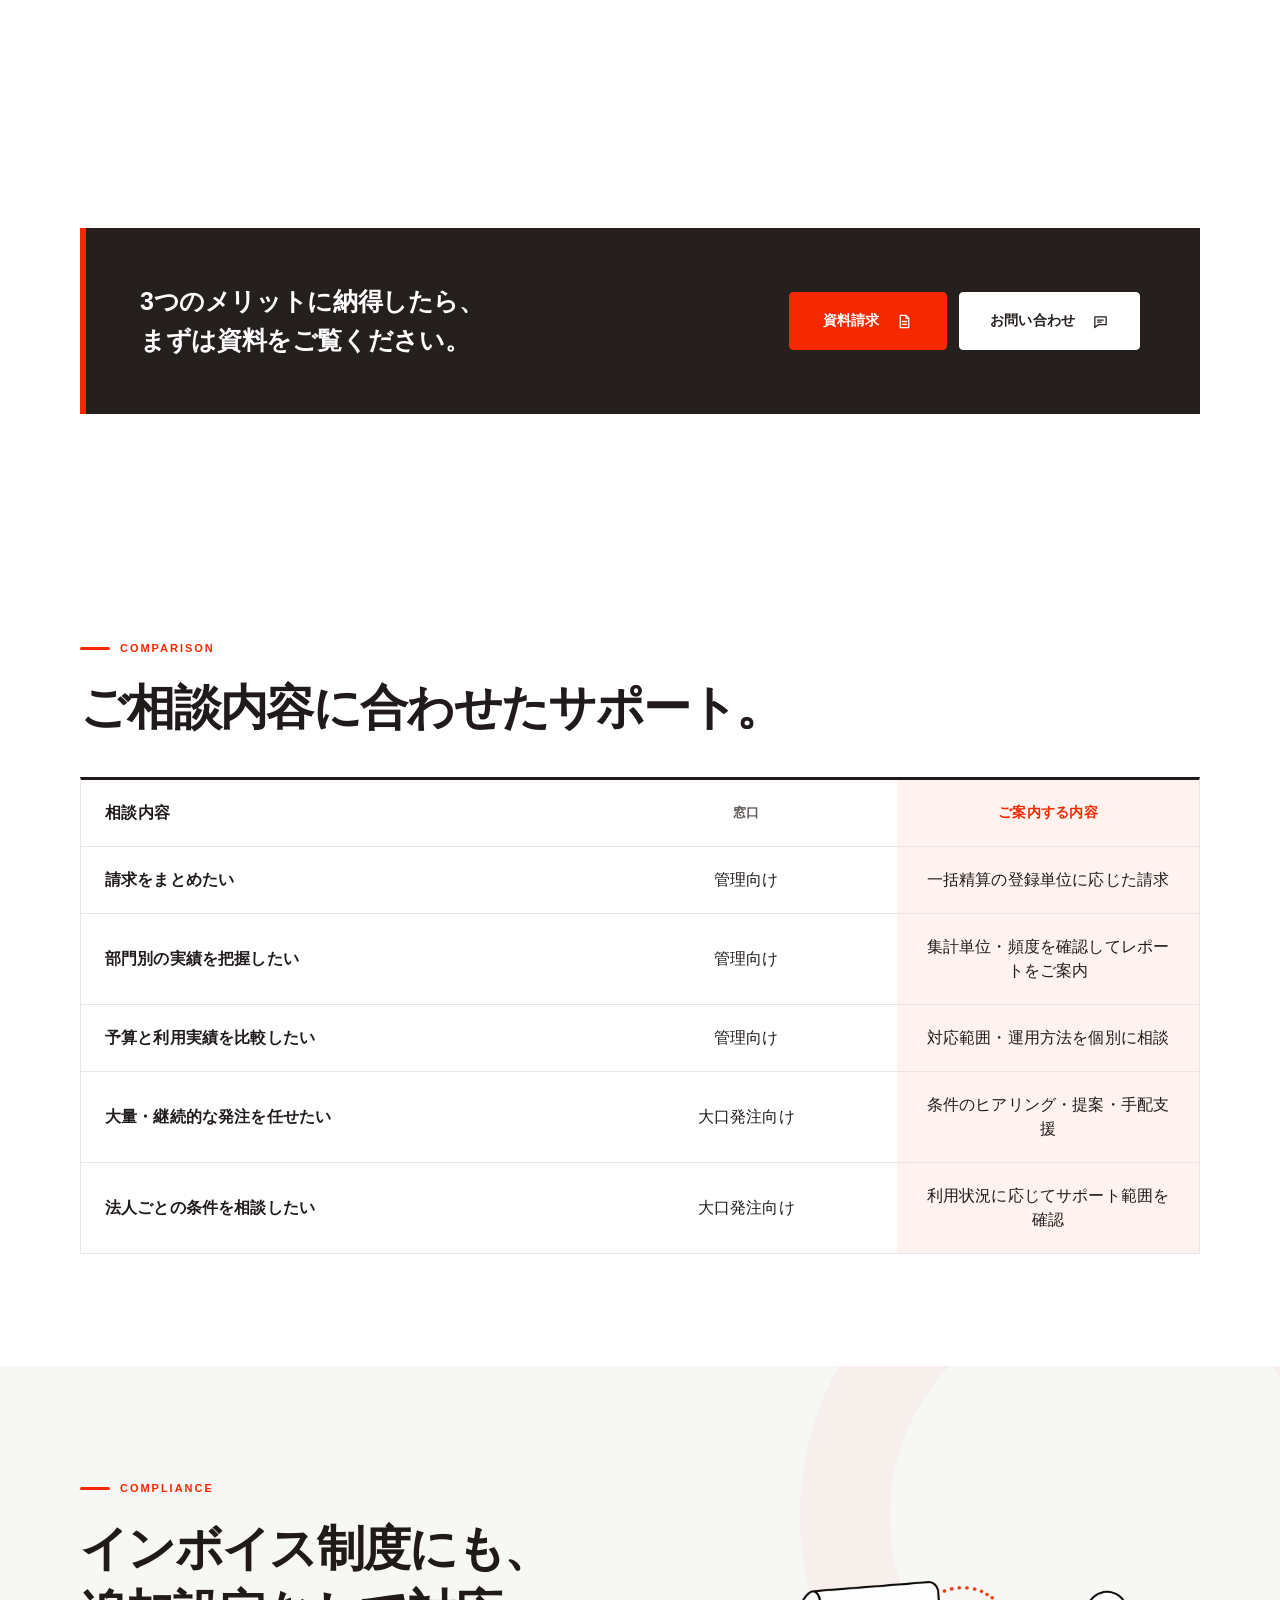
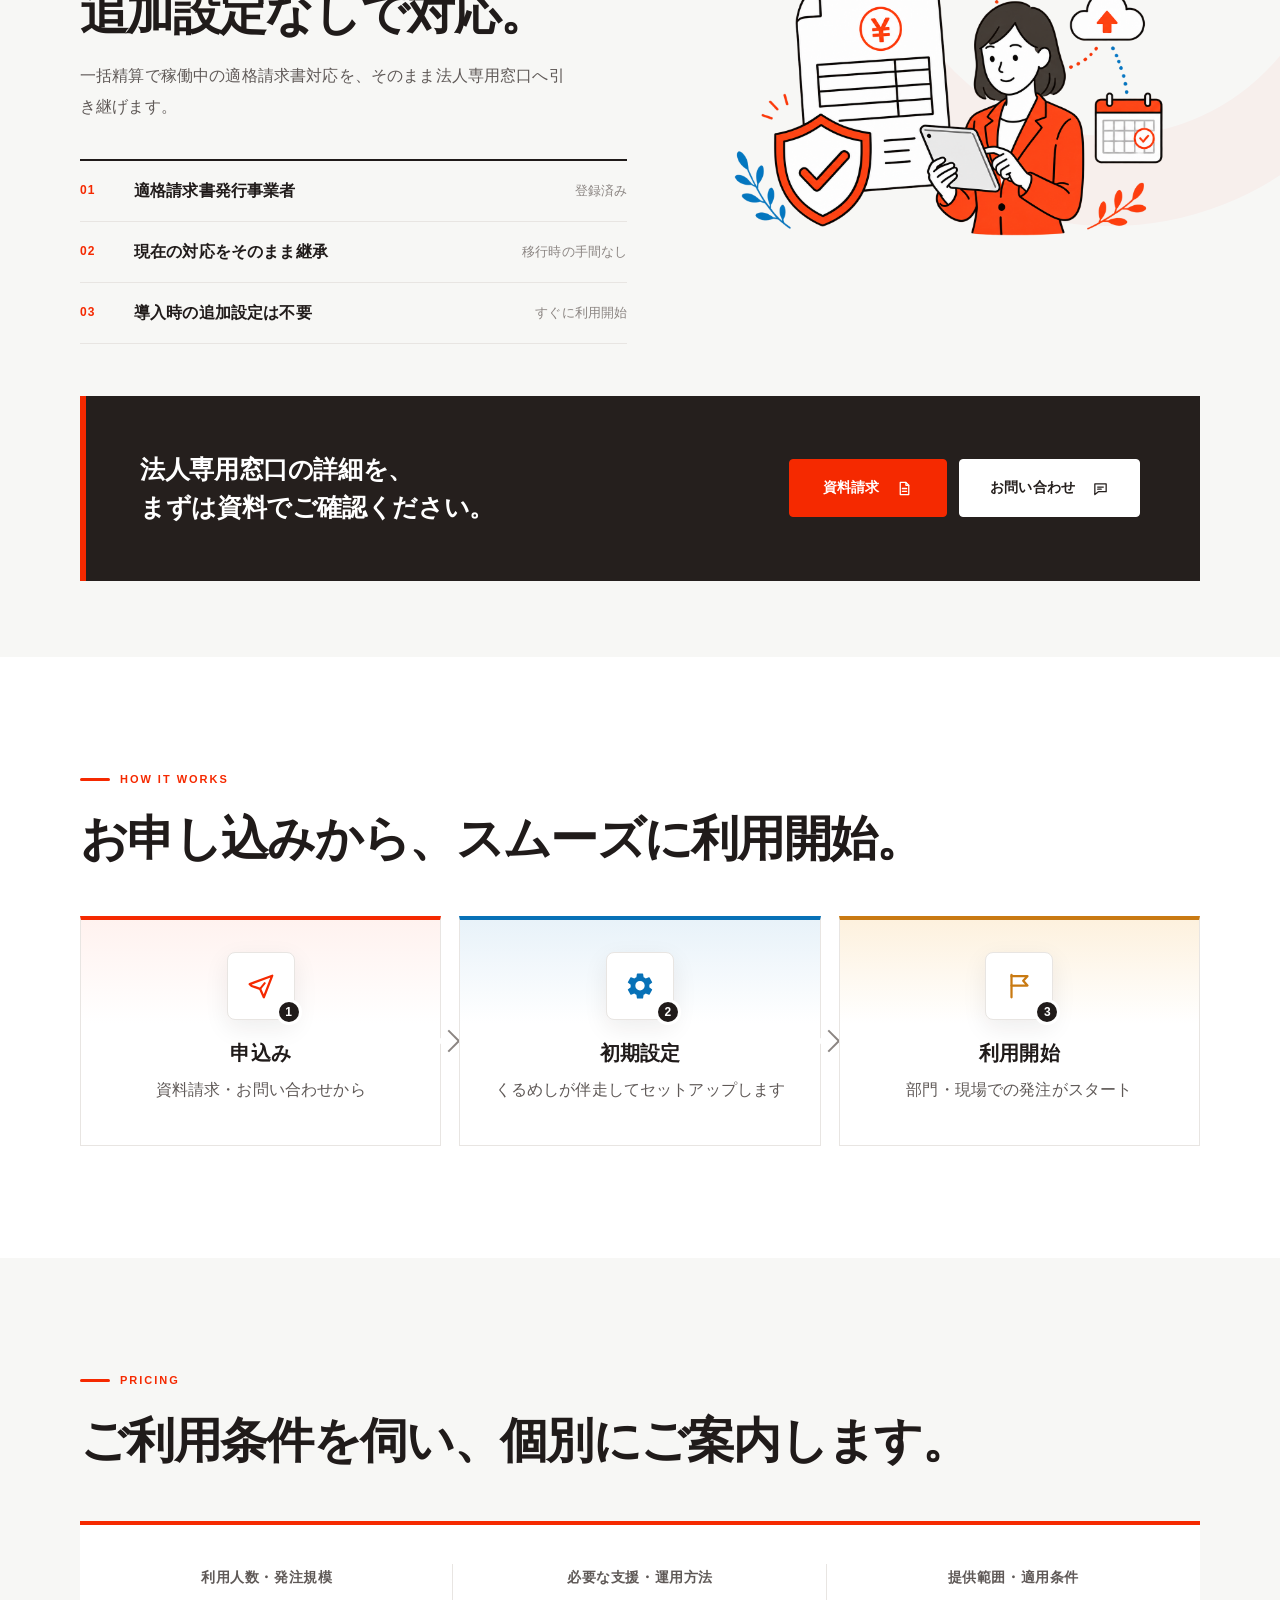
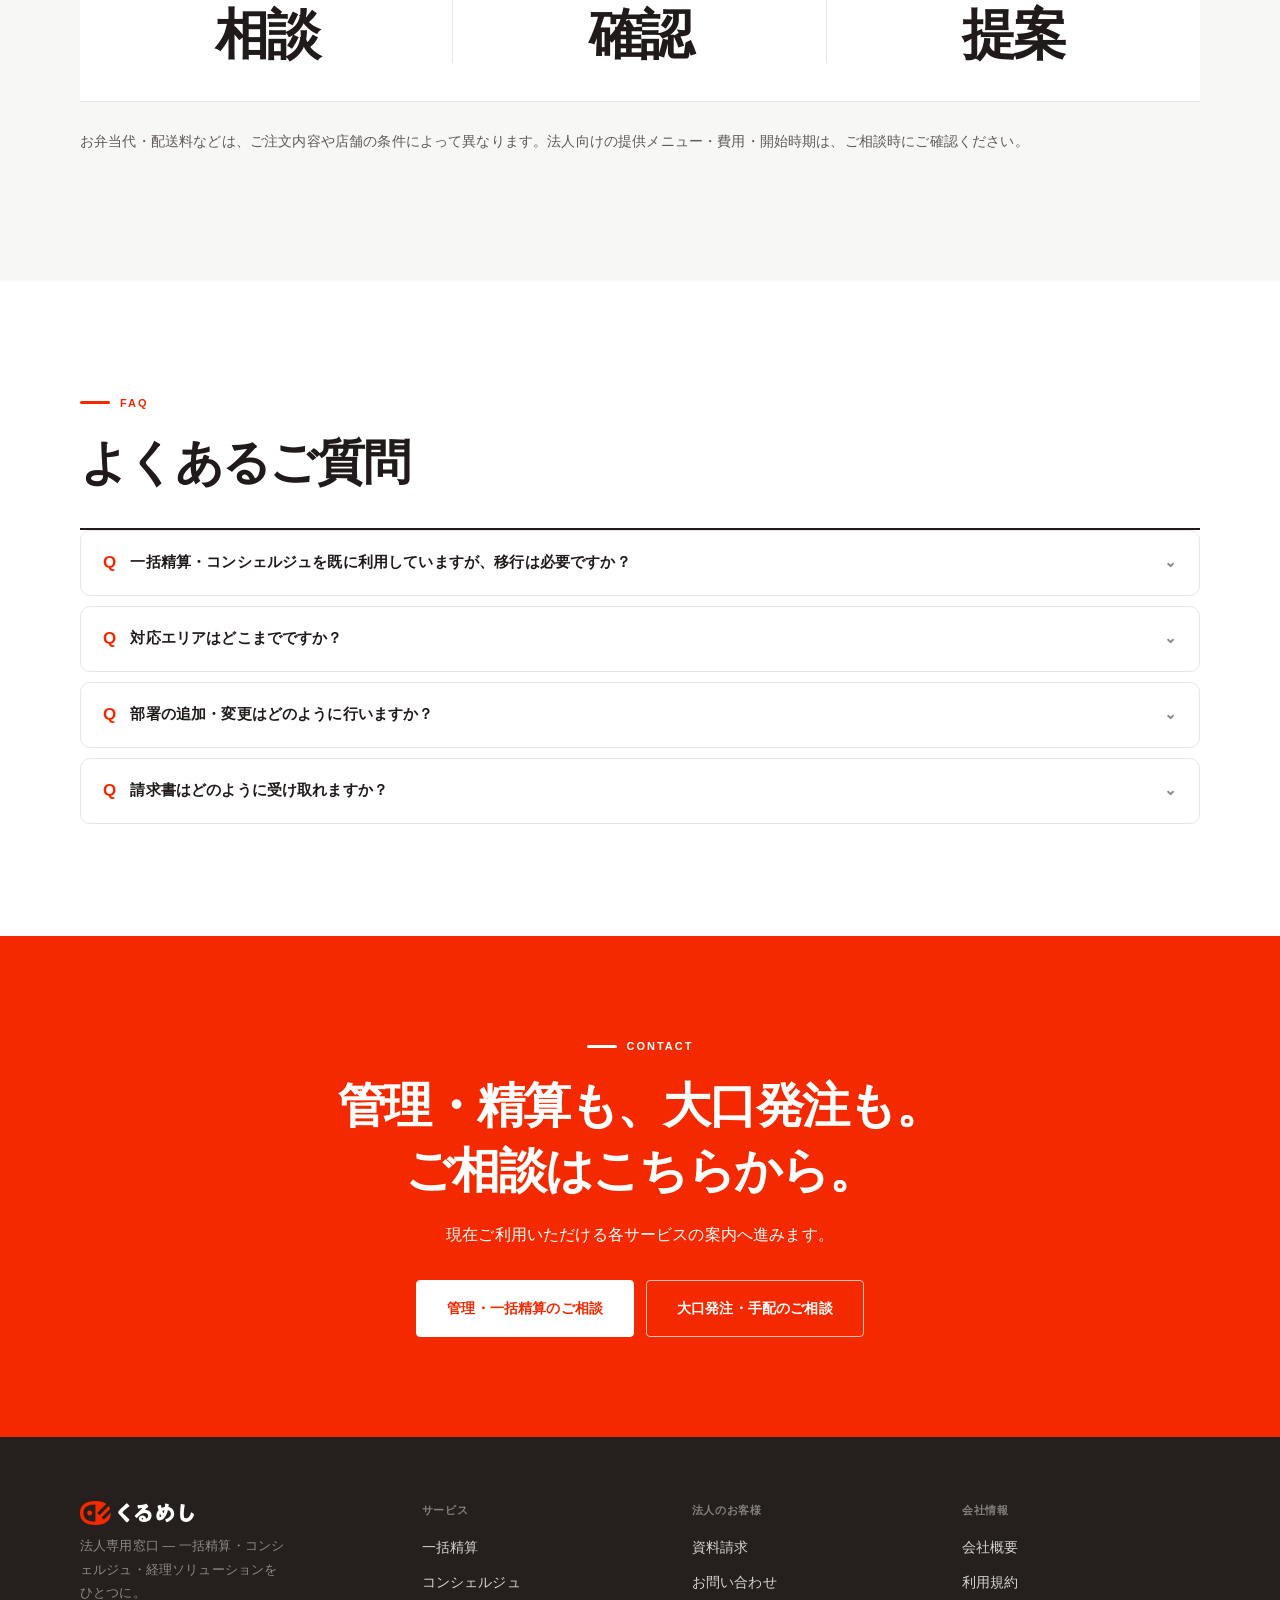
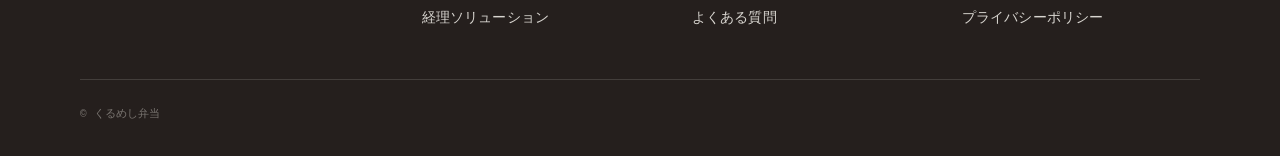
==== commit 88721d86: "Update corporate LP with audience tabs and bulk ordering visuals" ====
--- a/index.html
+++ b/index.html
@@ -404,6 +404,12 @@
 .footer-brand p { font-size: 12.5px; color: rgba(247,245,238,0.5); max-width: 30ch; margin-top: 10px; }
 .footer-bottom { margin-top: 48px; padding-top: 24px; border-top: 1px solid rgba(247,245,238,0.14); font-family: var(--font-mono); font-size: 11px; color: rgba(247,245,238,0.4); }
 
+.consult-tabs{display:grid;grid-template-columns:1fr 1fr;gap:12px;margin-top:32px}
+.consult-tabs button{font:inherit;font-weight:700;font-size:18px;padding:24px 16px;border:2px solid var(--line);border-radius:12px;background:var(--surface);color:var(--ink);cursor:pointer}
+.consult-tabs button[aria-selected="true"]{background:var(--red);border-color:var(--red);color:var(--on-red)}
+.consult-tabs button:focus-visible{outline:3px solid var(--blue);outline-offset:4px}
+.consult-panel[hidden]{display:none!important}
+@media(max-width:560px){.consult-tabs{gap:8px}.consult-tabs button{font-size:16px;padding:20px 8px}}
 </style>
 <style>
 /* 2026 visual refinement */
@@ -610,7 +616,8 @@
     </div>
     <nav class="hnav">
       <span class="navlinks">
-        <a href="#solution">経理ソリューション</a>
+        <a href="#windows">2つの相談窓口</a>
+        <a href="#bulk">大口発注</a>
         <a href="#pricing">料金</a>
         <a href="#faq">よくある質問</a>
       </span>
@@ -655,14 +662,12 @@
   <section class="hero">
     <div class="shell hero-grid">
       <div class="eyebrow">法人のお客様へ</div>
-      <h1>お弁当の手配を、<br>会社の仕組みに。</h1>
+      <h1>大人数のお弁当手配も、<br>会社の精算・管理も。</h1>
       <div class="hero-illustration" role="img" aria-label="タブレットで法人向けお弁当手配サービスを利用する担当者のイラスト" style="background-image:url(&quot;hero-kurumeshi-transparent.png&quot;);"></div>
-      <p class="section-sub">一括精算・コンシェルジュ・経理ソリューションをひとつにした、くるめし弁当の法人専用窓口です。</p>
+      <p class="section-sub">大量・継続的な発注を相談したい方も、社内の請求・利用状況を整理したい方も。くるめしが、ご相談内容に合わせて法人のお弁当利用をサポートします。</p>
       <div class="badge-row">
-        <span class="badge"><b>初期費用0円</b></span>
-        <span class="badge"><b>月額費用0円</b></span>
-        <span class="badge">利用人数<b>無制限</b></span>
-        <span class="badge">インボイス制度<b>対応済み</b></span>
+        <span class="badge"><b>大口・継続発注の相談</b></span>
+        <span class="badge"><b>一括精算・利用管理の相談</b></span>
       </div>
       <div class="btn-row">
         <a class="btn cta-button" href="#contact">資料請求する<svg class="cta-icon" viewBox="0 0 24 24" aria-hidden="true"><path d="M6 3.5h8l4 4V20.5H6z"/><path d="M14 3.5v4h4M9 12h6M9 16h6"/></svg></a>
@@ -671,6 +676,67 @@
     </div>
   </section>
 
+  <style>
+    #windows{padding-bottom:24px}
+    .consult-panel > section:first-child{padding-top:36px}
+    .bulk-visual{display:grid;grid-template-columns:minmax(0,1fr) minmax(0,1.1fr);align-items:center;gap:36px;margin-top:28px}
+    .bulk-visual img{width:100%;max-height:350px;object-fit:contain}
+    .bulk-visual .pain-grid{grid-template-columns:1fr;margin:0}
+    .bulk-flow{display:grid;grid-template-columns:repeat(3,minmax(0,1fr));gap:28px;list-style:none;padding:0;margin:32px 0}
+    .bulk-flow li{position:relative;background:var(--surface);border:1px solid var(--line);border-top:4px solid var(--red);padding:24px}
+    .bulk-flow li:not(:last-child)::after{content:'→';position:absolute;right:-24px;top:45%;color:var(--red);font-size:22px}
+    .bulk-flow .step-number{font-size:14px;font-weight:700;color:var(--red)}
+    .bulk-flow h3{margin:12px 0 8px;font-size:20px}
+    .bulk-flow p{margin:0;font-size:16px}
+    .bulk-flow svg{width:32px;height:32px;color:var(--red);margin-top:14px}
+    @media(max-width:720px){.bulk-visual{grid-template-columns:1fr;gap:20px}.bulk-visual img{max-height:260px}.bulk-flow{grid-template-columns:1fr;gap:26px}.bulk-flow li:not(:last-child)::after{content:'↓';top:auto;bottom:-29px;right:50%}#windows{padding-bottom:16px}.consult-panel > section:first-child{padding-top:28px}}
+  </style>
+  <section id="windows" class="alt">
+    <div class="shell">
+      <div class="eyebrow">法人向けの2つの相談窓口</div>
+      <h2>いま解決したいことから、<br>お選びください。</h2>
+      <div class="consult-tabs" role="tablist" aria-label="相談窓口">
+        <button type="button" id="tab-bulk" role="tab" aria-selected="true" aria-controls="panel-bulk">大口発注者向け</button>
+        <button type="button" id="tab-accounting" role="tab" aria-selected="false" aria-controls="panel-accounting" tabindex="-1">管理部門向け</button>
+      </div>
+      <p>両方のご相談も承ります。必要な支援からご相談ください。</p>
+    </div>
+  </section>
+  <div id="panel-bulk" class="consult-panel" role="tabpanel" aria-labelledby="tab-bulk" tabindex="0">
+  <section class="alt">
+    <div class="shell">
+      <div class="eyebrow">Problem</div>
+      <h2>大人数のお弁当手配を、<br>ひとりで抱えていませんか。</h2>
+      <div class="bulk-visual">
+      <img src="ordering-support.webp" alt="複数のお弁当を前に、どれを選べばよいか悩む発注担当者" width="900" height="900">
+      <div class="pain-grid">
+        <article class="pain-card"><h3>毎回の店舗選びが大変</h3><p>予算・人数・好みや食事への配慮事項を確認しながら、お弁当を選ぶのに時間がかかる。</p></article>
+        <article class="pain-card"><h3>継続的な手配に追われる</h3><p>撮影・研修・イベントの日程に合わせた発注や、配送条件の確認をまとめて相談したい。</p></article>
+      </div>
+      </div>
+    </div>
+  </section>
+  <section id="bulk">
+    <div class="shell">
+      <div class="eyebrow">Solution / For Bulk Orders</div>
+      <h2>大人数の手配を、<br>相談できる担当者と。</h2>
+      <p class="section-sub">会議・研修、撮影、イベントなど。店舗選びから発注のサポートまで、専任担当がお客様の利用条件を伺い、ご提案します。</p>
+      <ol class="bulk-flow" aria-label="お弁当手配のサポートの流れ">
+        <li><span class="step-number">STEP 01</span><svg aria-hidden="true"><use href="#ico-person"/></svg><h3>条件を相談</h3><p>人数・予算・日程・お届け場所を担当者へ。食事への配慮事項も伺います。</p></li>
+        <li><span class="step-number">STEP 02</span><svg aria-hidden="true"><use href="#ico-menu"/></svg><h3>提案から選ぶ</h3><p>条件に合う店舗やお弁当をご提案。候補を比較して、内容を決めます。</p></li>
+        <li><span class="step-number">STEP 03</span><svg aria-hidden="true"><use href="#ico-calendar"/></svg><h3>手配を進める</h3><p>決まった内容をもとに発注をサポート。次回以降の手配も相談できます。</p></li>
+      </ol>
+      <div class="pain-grid">
+        <article class="pain-card"><h3>条件に合うお弁当をご提案</h3><p>人数・ご予算・お届け日時・場所を伺い、店舗やお弁当選びをサポート。食事に関する配慮事項も、対応可否を確認しながら進めます。</p></article>
+        <article class="pain-card"><h3>継続的な手配もご相談</h3><p>連日の撮影や定期的な研修など、繰り返し発生する発注をご相談いただけます。担当者と手配の進め方を決め、日々の負担を減らします。</p></article>
+      </div>
+      <p>法人向けのサポート範囲・適用条件は、ご利用状況とご希望を伺って個別にご案内します。</p>
+      <a class="btn" href="https://www.kurumesi-bentou.com/concierge/">お弁当の手配を相談する</a>
+      <p>現在のコンシェルジュ窓口へ進みます。法人向けの個別条件は、お問い合わせ時にご相談ください。</p>
+    </div>
+  </section>
+  </div>
+  <div id="panel-accounting" class="consult-panel" role="tabpanel" aria-labelledby="tab-accounting" tabindex="0" hidden>
   <!-- 02 課題提起 -->
   <section class="alt" id="pain">
     <div class="shell reveal">
@@ -771,17 +837,17 @@
         <div class="merit-row">
           <div class="merit-num-big">01</div>
           <span class="merit-symbol red" role="img" aria-label="グループ別に分かれた請求書"><svg viewBox="0 0 48 48" fill="none"><path class="back" d="M13 12h18v25H13z"/><path class="front" d="M19 8h18v25H19z"/><path d="M24 15h8M24 21h8M24 27h5"/></svg></span>
-          <div class="merit-copy"><h3>経理の突合が消える</h3><p>請求書はグループ単位で自動的に分かれて発行されます。全社一括はもちろん、部門・チーム・番組やイベント単位まで、粒度は自由に設定できます。</p></div>
+          <div class="merit-copy"><h3>請求処理をまとめる</h3><p>一括精算の申し込み単位で請求書をまとめます。部署ごとの請求をご希望の場合は、一括精算の登録単位を含めて運用をご相談いただけます。</p></div>
         </div>
         <div class="merit-row">
           <div class="merit-num-big">02</div>
           <span class="merit-symbol blue" role="img" aria-label="支出状況を示すグラフ"><svg viewBox="0 0 48 48" fill="none"><path class="axis" d="M10 37h29"/><path class="bar" d="M14 28h6v9h-6zM23 20h6v17h-6zM32 11h6v26h-6z"/><path class="accent" d="m13 21 9-7 7 3 10-9"/></svg></span>
-          <div class="merit-copy"><h3>全社の支出が見える</h3><p>部門・利用者ごとの利用実績と予実を、必要なときにいつでも確認できます。</p></div>
+          <div class="merit-copy"><h3>利用状況を把握する</h3><p>部門・利用者ごとの利用実績レポートをご相談いただけます。集計単位や提供頻度、予実管理への対応は、導入時に確認します。</p></div>
         </div>
         <div class="merit-row">
           <div class="merit-num-big">03</div>
           <span class="merit-symbol amber" role="img" aria-label="全社へ広がる組織"><svg viewBox="0 0 48 48" fill="none"><path class="building" d="M10 15h17v23H10zM27 23h11v15H27z"/><path d="M15 21h3m4 0h2m-9 6h3m4 0h2m-9 6h3m4 0h2m8-5h3m-3 5h3"/><path class="accent" d="M27 17 38 7m0 0h-8m8 0v8"/></svg></span>
-          <div class="merit-copy"><h3>全社に広げられる</h3><p>個別のアカウント設定に追われることなく、部門を横断して展開できます。</p></div>
+          <div class="merit-copy"><h3>社内での利用を整える</h3><p>法人内の利用者登録や一括精算への招待・承諾を通じて、利用者と請求単位を整理します。初期設定の進め方もご相談ください。</p></div>
         </div>
       </div>
 
@@ -829,6 +895,7 @@
     </div>
   </section>
 
+  </div>
   <!-- CTA 1 -->
   <section>
     <div class="shell reveal">
@@ -846,16 +913,16 @@
   <section id="compare">
     <div class="shell reveal">
       <div class="eyebrow">Comparison</div>
-      <h2>一括精算だけでは、足りなかった機能。</h2>
+      <h2>ご相談内容に合わせたサポート。</h2>
       <div class="table-wrap">
         <table class="compare">
-          <thead><tr><th></th><th>一括精算のみ</th><th>法人専用窓口</th></tr></thead>
+          <thead><tr><th>相談内容</th><th>窓口</th><th>ご案内する内容</th></tr></thead>
           <tbody>
-            <tr><td>部門・イベント単位の請求書分割</td><td class="mark-no"><span>一部対応</span></td><td class="mark-yes"><span>対応</span></td></tr>
-            <tr><td>部門別の利用実績可視化</td><td class="mark-no"><span>未対応</span></td><td class="mark-yes"><span>対応</span></td></tr>
-            <tr><td>予実管理・予算超過アラート</td><td class="mark-no"><span>未対応</span></td><td class="mark-yes"><span>対応</span></td></tr>
-            <tr><td>発注相談・代行（コンシェルジュ）</td><td class="mark-no"><span>未対応</span></td><td class="mark-yes"><span>対応</span></td></tr>
-            <tr><td>全社展開のしやすさ</td><td class="mark-no"><span>一部対応</span></td><td class="mark-yes"><span>対応</span></td></tr>
+            <tr><td>請求をまとめたい</td><td>管理向け</td><td>一括精算の登録単位に応じた請求</td></tr>
+            <tr><td>部門別の実績を把握したい</td><td>管理向け</td><td>集計単位・頻度を確認してレポートをご案内</td></tr>
+            <tr><td>予算と利用実績を比較したい</td><td>管理向け</td><td>対応範囲・運用方法を個別に相談</td></tr>
+            <tr><td>大量・継続的な発注を任せたい</td><td>大口発注向け</td><td>条件のヒアリング・提案・手配支援</td></tr>
+            <tr><td>法人ごとの条件を相談したい</td><td>大口発注向け</td><td>利用状況に応じてサポート範囲を確認</td></tr>
           </tbody>
         </table>
       </div>
@@ -931,22 +998,22 @@
   <section class="alt" id="pricing">
     <div class="shell reveal">
       <div class="eyebrow">Pricing</div>
-      <h2>初期費用 0円、月額費用 0円。</h2>
+      <h2>ご利用条件を伺い、個別にご案内します。</h2>
       <div class="stat-strip stagger">
         <div class="stat-item">
-          <div class="stat-num">¥0</div>
-          <div class="stat-lbl">初期費用</div>
+          <div class="stat-num">相談</div>
+          <div class="stat-lbl">利用人数・発注規模</div>
         </div>
         <div class="stat-item">
-          <div class="stat-num">¥0</div>
-          <div class="stat-lbl">月額費用</div>
+          <div class="stat-num">確認</div>
+          <div class="stat-lbl">必要な支援・運用方法</div>
         </div>
         <div class="stat-item">
-          <div class="stat-num">無制限</div>
-          <div class="stat-lbl">利用人数</div>
-        </div>
-      </div>
-      <p class="pricing-note">費用はすべて無料です。ご不明点はお気軽にご相談ください。</p>
+          <div class="stat-num">提案</div>
+          <div class="stat-lbl">提供範囲・適用条件</div>
+        </div>
+      </div>
+      <p class="pricing-note">お弁当代・配送料などは、ご注文内容や店舗の条件によって異なります。法人向けの提供メニュー・費用・開始時期は、ご相談時にご確認ください。</p>
     </div>
   </section>
 
@@ -958,7 +1025,7 @@
       <div class="faq-list">
         <details class="faq">
           <summary><span class="qm">Q</span>一括精算・コンシェルジュを既に利用していますが、移行は必要ですか？<span class="chev">⌄</span></summary>
-          <div class="faq-a">移行の手続きは不要です。今お使いのアカウントはそのまま、法人専用窓口の機能をあわせてご利用いただけます。</div>
+          <div class="faq-a">現在のご利用状況を伺い、法人向けサービスに必要な申し込みや登録をご案内します。既存サービスからの移行条件は個別に確認します。</div>
         </details>
         <details class="faq">
           <summary><span class="qm">Q</span>対応エリアはどこまでですか？<span class="chev">⌄</span></summary>
@@ -966,11 +1033,11 @@
         </details>
         <details class="faq">
           <summary><span class="qm">Q</span>部署の追加・変更はどのように行いますか？<span class="chev">⌄</span></summary>
-          <div class="faq-a">担当窓口までご連絡いただければ、随時反映いたします。</div>
+          <div class="faq-a">担当窓口へご相談ください。一括精算の登録単位や招待・承諾の状況を確認し、必要なお手続きをご案内します。</div>
         </details>
         <details class="faq">
           <summary><span class="qm">Q</span>請求書はどのように受け取れますか？<span class="chev">⌄</span></summary>
-          <div class="faq-a">月次でまとめて発行し、部門ごとの内訳とあわせてお送りします。</div>
+          <div class="faq-a">一括精算の申し込み単位で発行します。部門別の集計レポートをご希望の場合は、提供範囲や頻度を別途ご相談ください。</div>
         </details>
       </div>
     </div>
@@ -980,10 +1047,11 @@
   <section class="final-cta" id="contact">
     <div class="shell reveal">
       <div class="eyebrow" style="justify-content:center;">Contact</div>
-      <h2>まずは資料で、<br>詳しくご検討ください。</h2>
+      <h2>管理・精算も、大口発注も。<br>ご相談はこちらから。</h2>
+      <p>現在ご利用いただける各サービスの案内へ進みます。</p>
       <div class="btn-row">
-        <a class="btn cta-button" href="#">資料請求する<svg class="cta-icon" viewBox="0 0 24 24" aria-hidden="true"><path d="M6 3.5h8l4 4V20.5H6z"/><path d="M14 3.5v4h4M9 12h6M9 16h6"/></svg></a>
-        <a class="btn ghost cta-button" href="#">お問い合わせ<svg class="cta-icon" viewBox="0 0 24 24" aria-hidden="true"><path d="M4 5.5h16v11H9l-5 4z"/><path d="M8 10h8M8 13h5"/></svg></a>
+        <a class="btn cta-button" href="https://www.kurumesi-bentou.com/business/">管理・一括精算のご相談</a>
+        <a class="btn ghost cta-button" href="https://www.kurumesi-bentou.com/concierge/">大口発注・手配のご相談</a>
       </div>
     </div>
   </section>
@@ -1015,6 +1083,39 @@
 
 <script>
 (function () {
+  var tabs = Array.from(document.querySelectorAll('.consult-tabs [role="tab"]'));
+  function selectTab(tab) {
+    tabs.forEach(function (item) {
+      var active = item === tab;
+      item.setAttribute('aria-selected', String(active));
+      item.tabIndex = active ? 0 : -1;
+      document.getElementById(item.getAttribute('aria-controls')).hidden = !active;
+    });
+  }
+  tabs.forEach(function (tab, index) {
+    tab.addEventListener('click', function () { selectTab(tab); });
+    tab.addEventListener('keydown', function (event) {
+      var next;
+      if (event.key === 'ArrowRight' || event.key === 'ArrowLeft') next = tabs[1 - index];
+      if (event.key === 'Home') next = tabs[0];
+      if (event.key === 'End') next = tabs[tabs.length - 1];
+      if (next) { event.preventDefault(); selectTab(next); next.focus(); }
+    });
+  });
+  function revealTarget(hash) {
+    var target = document.getElementById(hash.slice(1));
+    var panel = target && target.closest('.consult-panel');
+    if (panel) {
+      selectTab(document.getElementById(panel.getAttribute('aria-labelledby')));
+      target.scrollIntoView({block: 'start'});
+    }
+  }
+  document.addEventListener('click', function (event) {
+    var link = event.target.closest('a[href^="#"]');
+    if (link) revealTarget(link.getAttribute('href'));
+  });
+  window.addEventListener('hashchange', function () { revealTarget(location.hash); });
+  revealTarget(location.hash);
   var header = document.getElementById('siteHeader');
   window.addEventListener('scroll', function () {
     header.classList.toggle('scrolled', window.scrollY > 4);
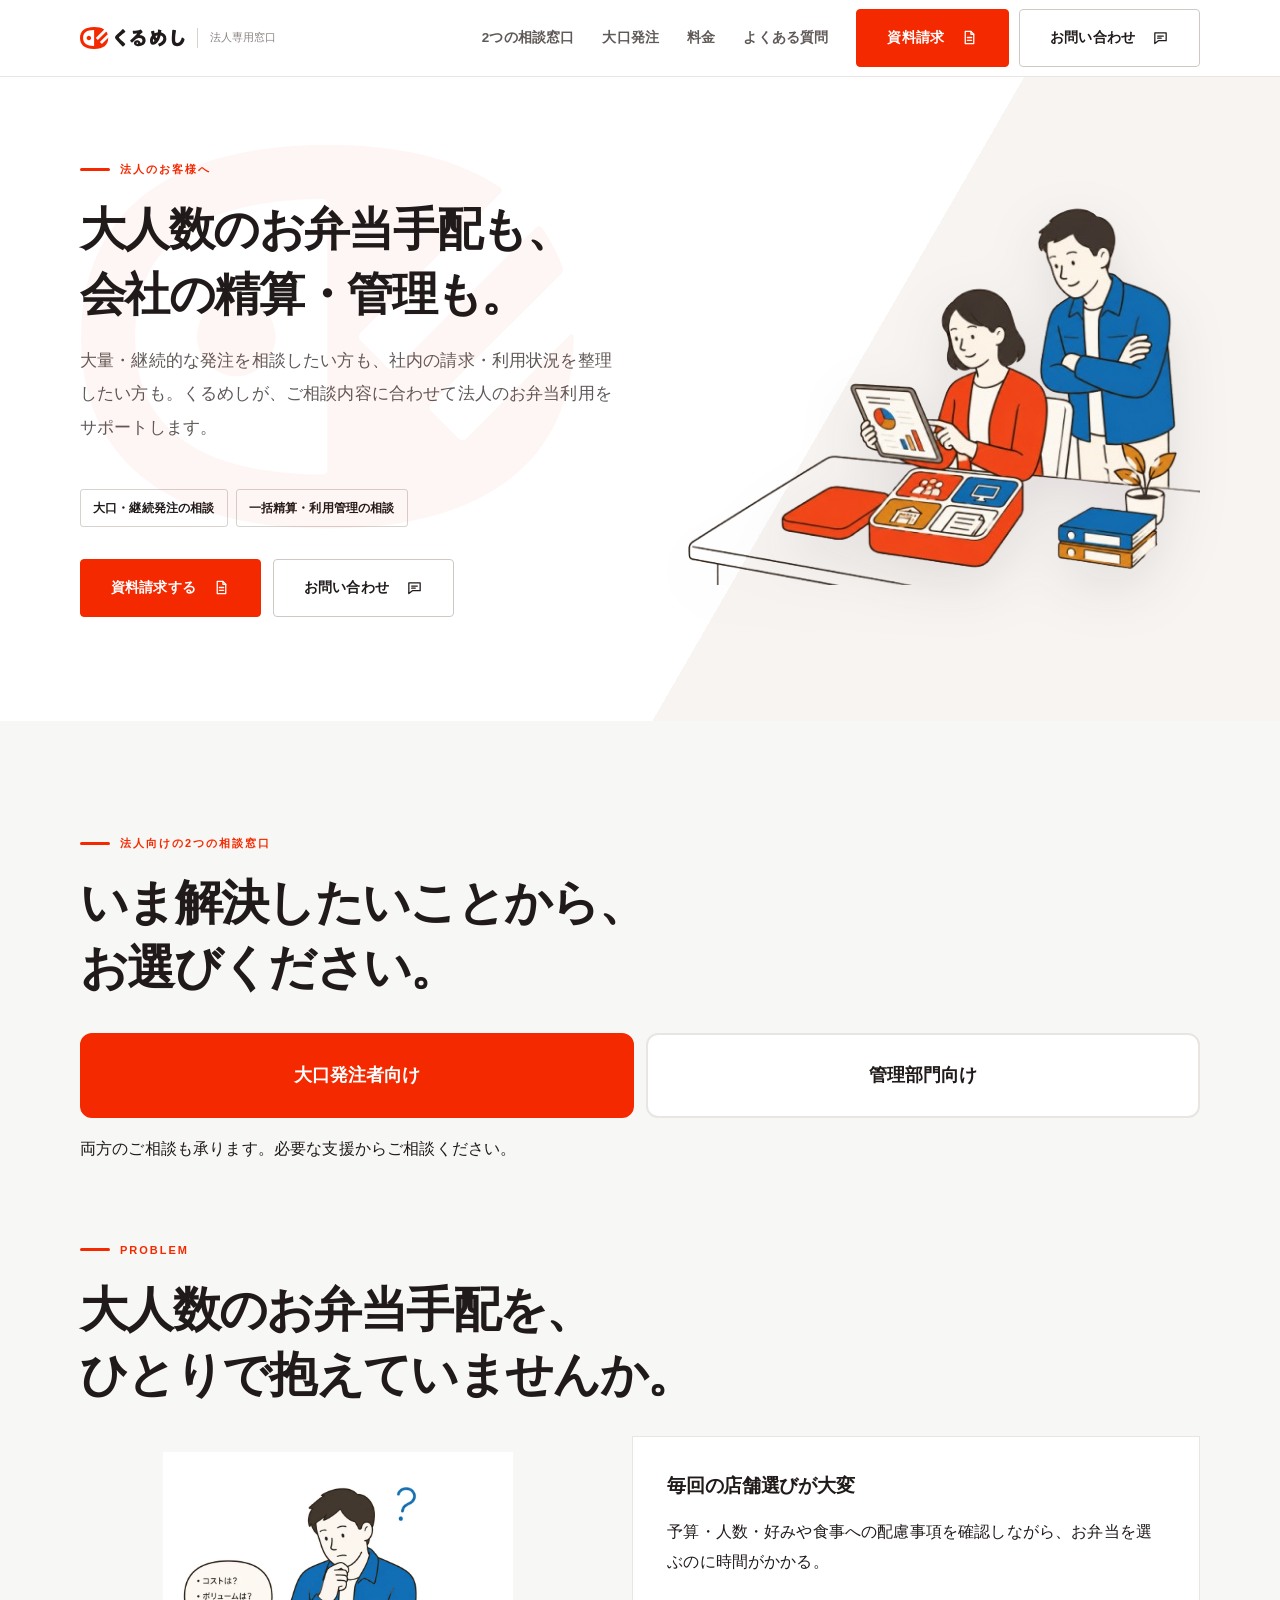
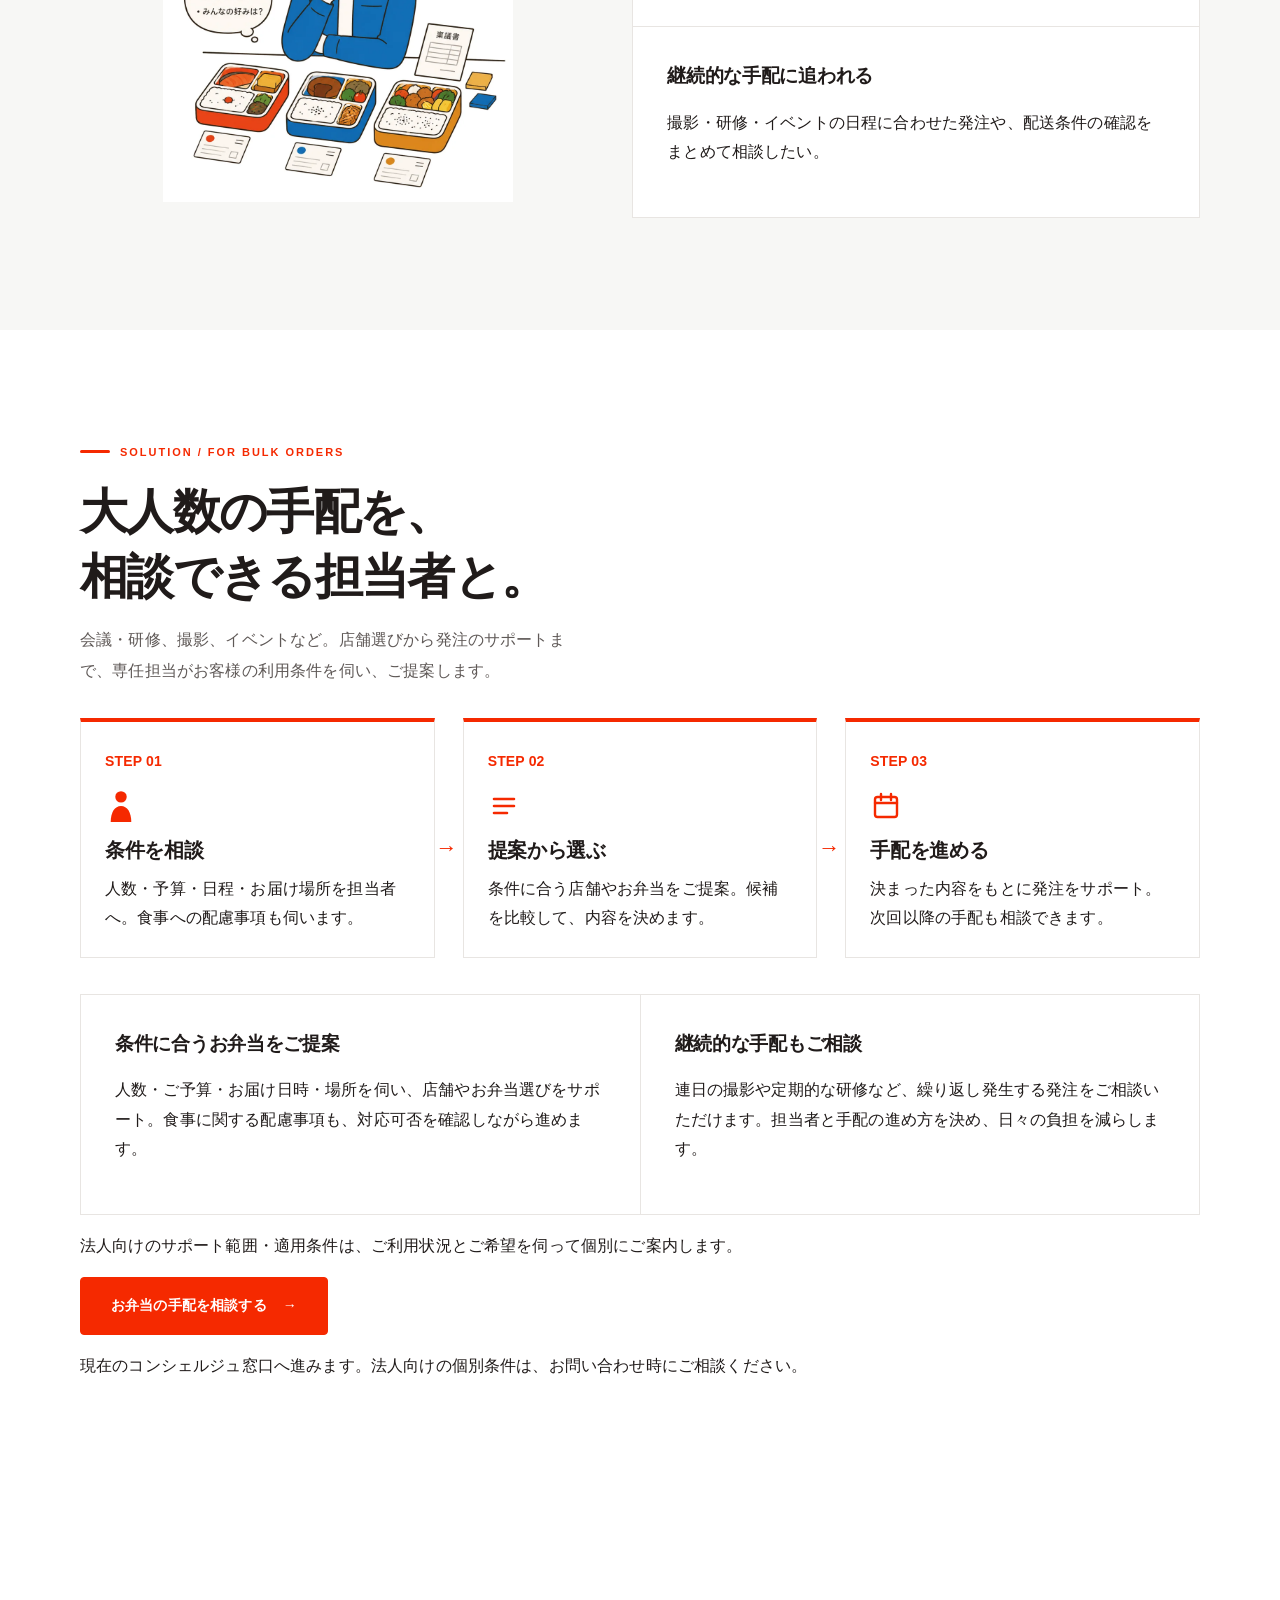
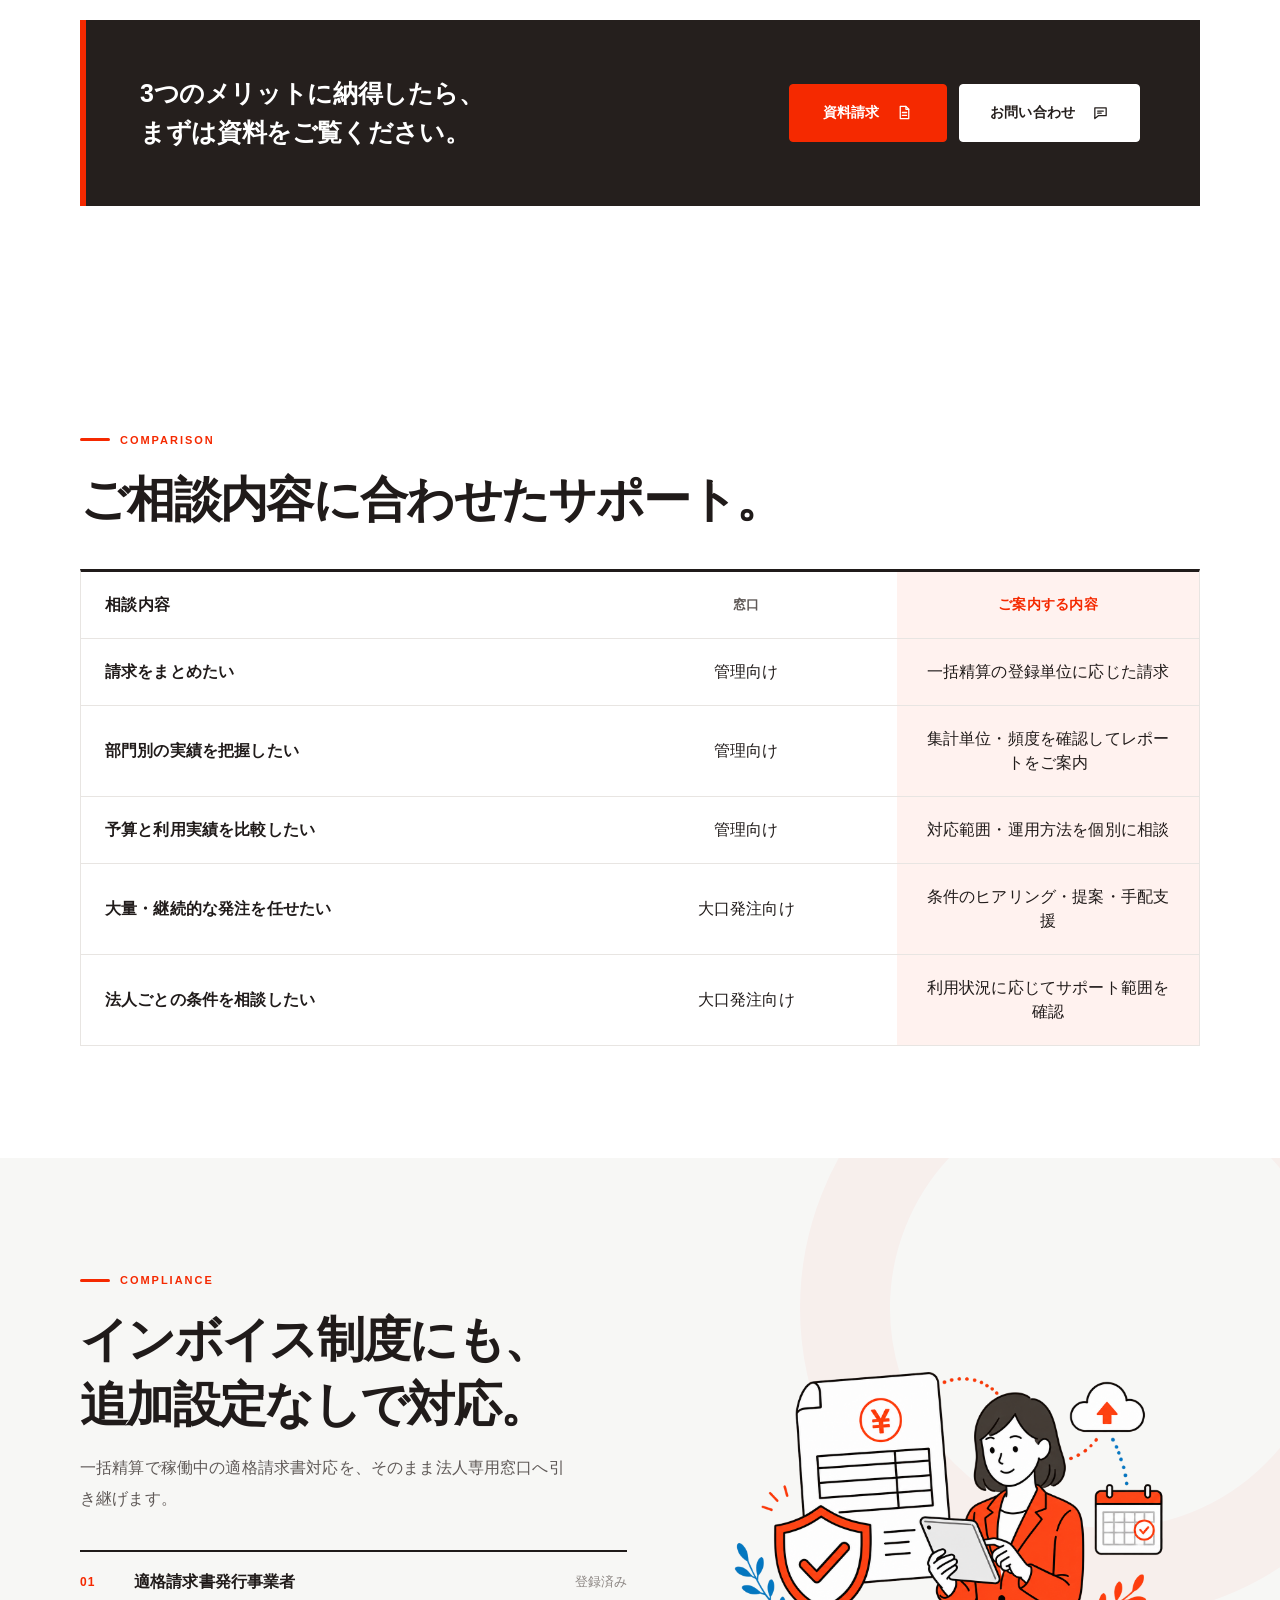
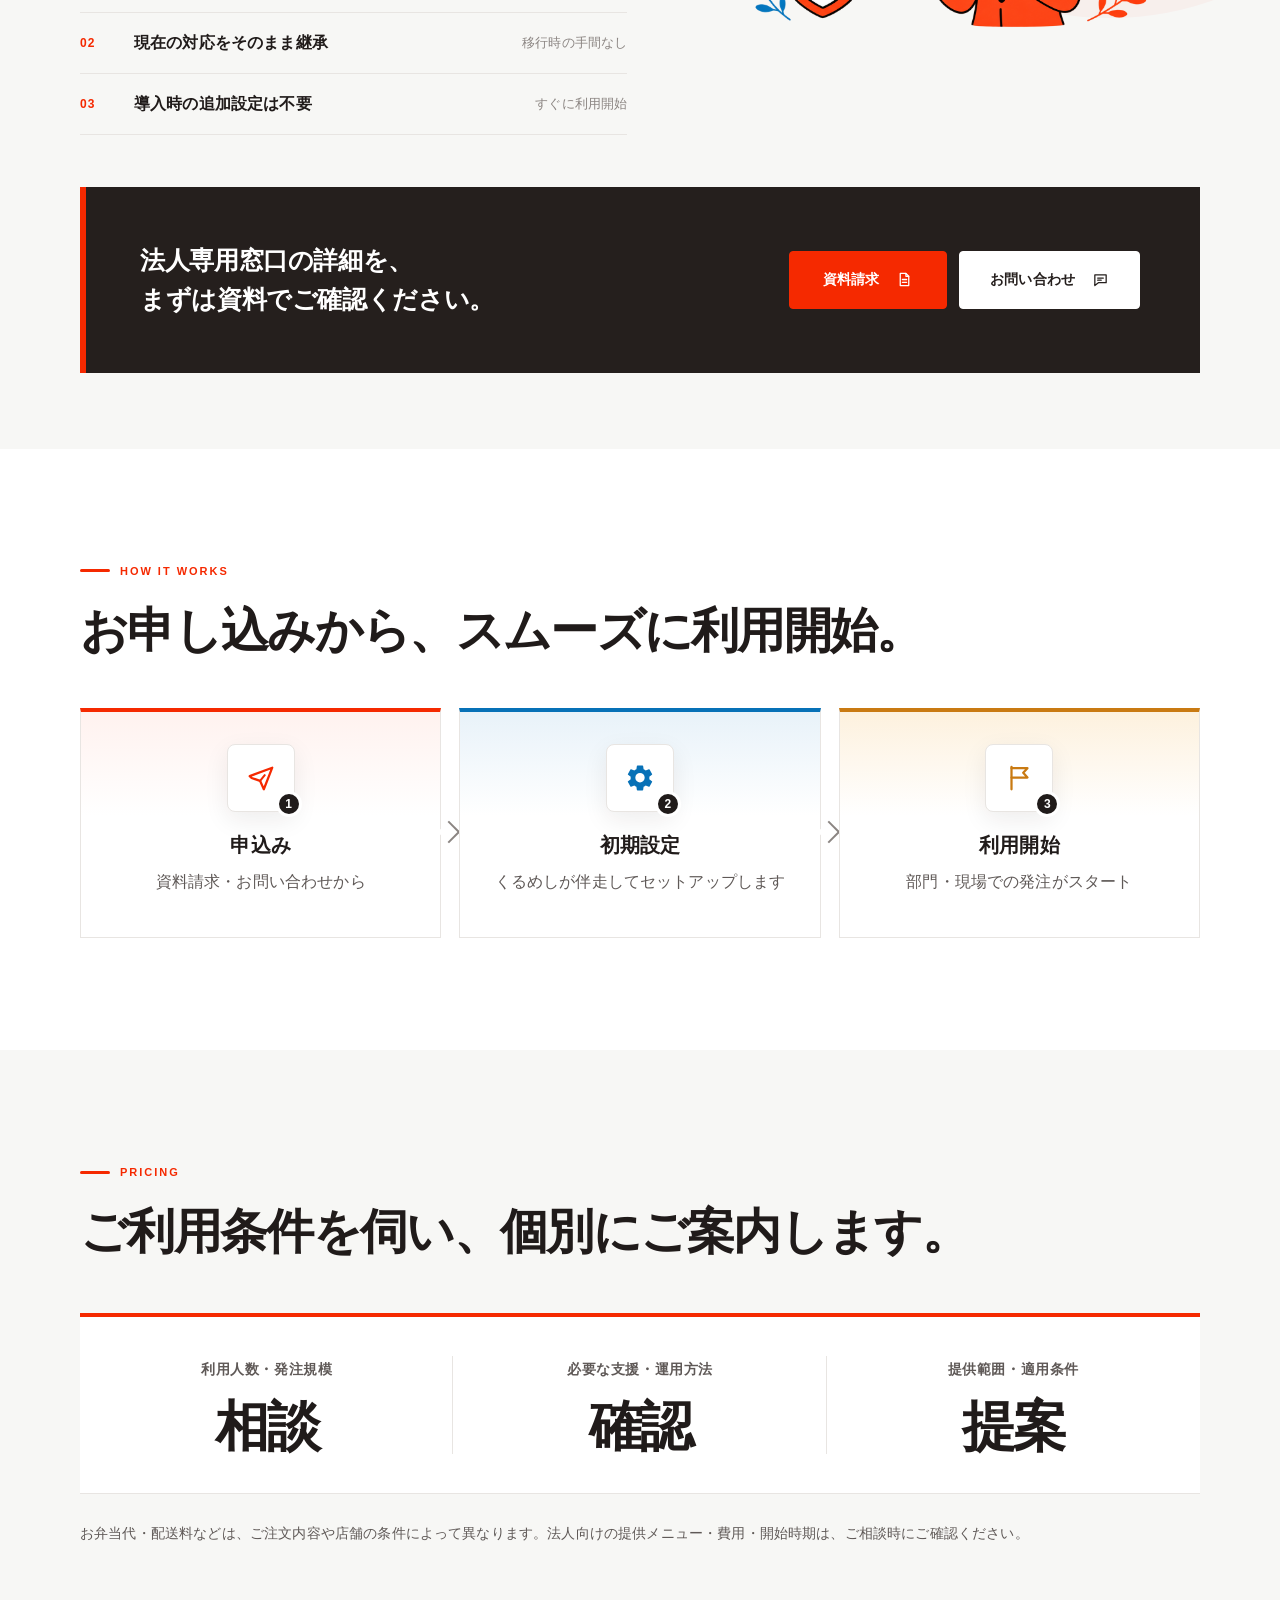
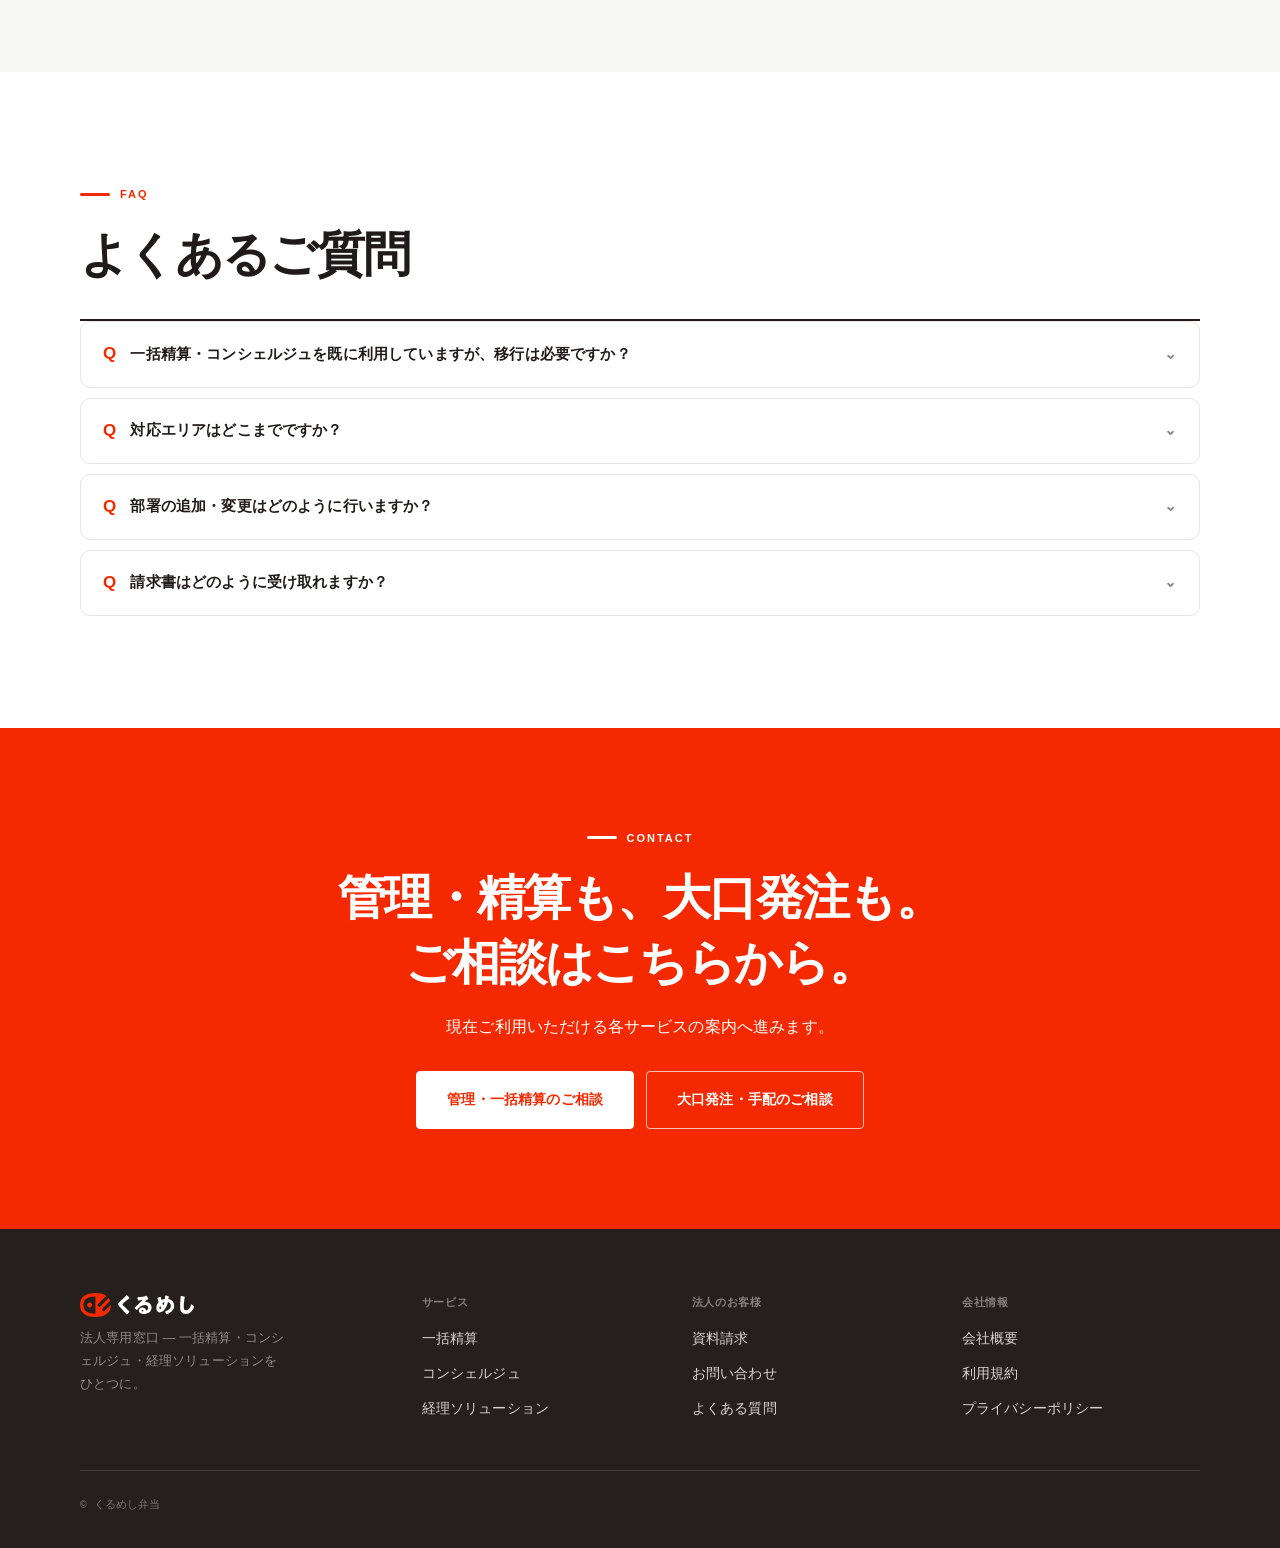
==== commit 86d86949: "Fix hero heading wrapping at narrow widths" ====
--- a/index.html
+++ b/index.html
@@ -662,7 +662,7 @@
   <section class="hero">
     <div class="shell hero-grid">
       <div class="eyebrow">法人のお客様へ</div>
-      <h1>大人数のお弁当手配も、<br>会社の精算・管理も。</h1>
+      <h1 class="hero-title"><span class="hero-title-line"><span>大人数の</span><span>お弁当手配も、</span></span><span class="hero-title-line"><span>会社の</span><span>精算・管理も。</span></span></h1>
       <div class="hero-illustration" role="img" aria-label="タブレットで法人向けお弁当手配サービスを利用する担当者のイラスト" style="background-image:url(&quot;hero-kurumeshi-transparent.png&quot;);"></div>
       <p class="section-sub">大量・継続的な発注を相談したい方も、社内の請求・利用状況を整理したい方も。くるめしが、ご相談内容に合わせて法人のお弁当利用をサポートします。</p>
       <div class="badge-row">
@@ -677,6 +677,10 @@
   </section>
 
   <style>
+    .hero h1.hero-title{font-size:clamp(32px,3.6vw,48px);line-height:1.4;letter-spacing:-.035em;min-width:0}
+    .hero-title-line{display:flex;flex-wrap:wrap;column-gap:0}
+    .hero-title-line > span{display:inline-block;white-space:nowrap}
+    @media(max-width:900px){.hero h1.hero-title{font-size:clamp(28px,7.5vw,48px)}}
     #windows{padding-bottom:24px}
     .consult-panel > section:first-child{padding-top:36px}
     .bulk-visual{display:grid;grid-template-columns:minmax(0,1fr) minmax(0,1.1fr);align-items:center;gap:36px;margin-top:28px}
